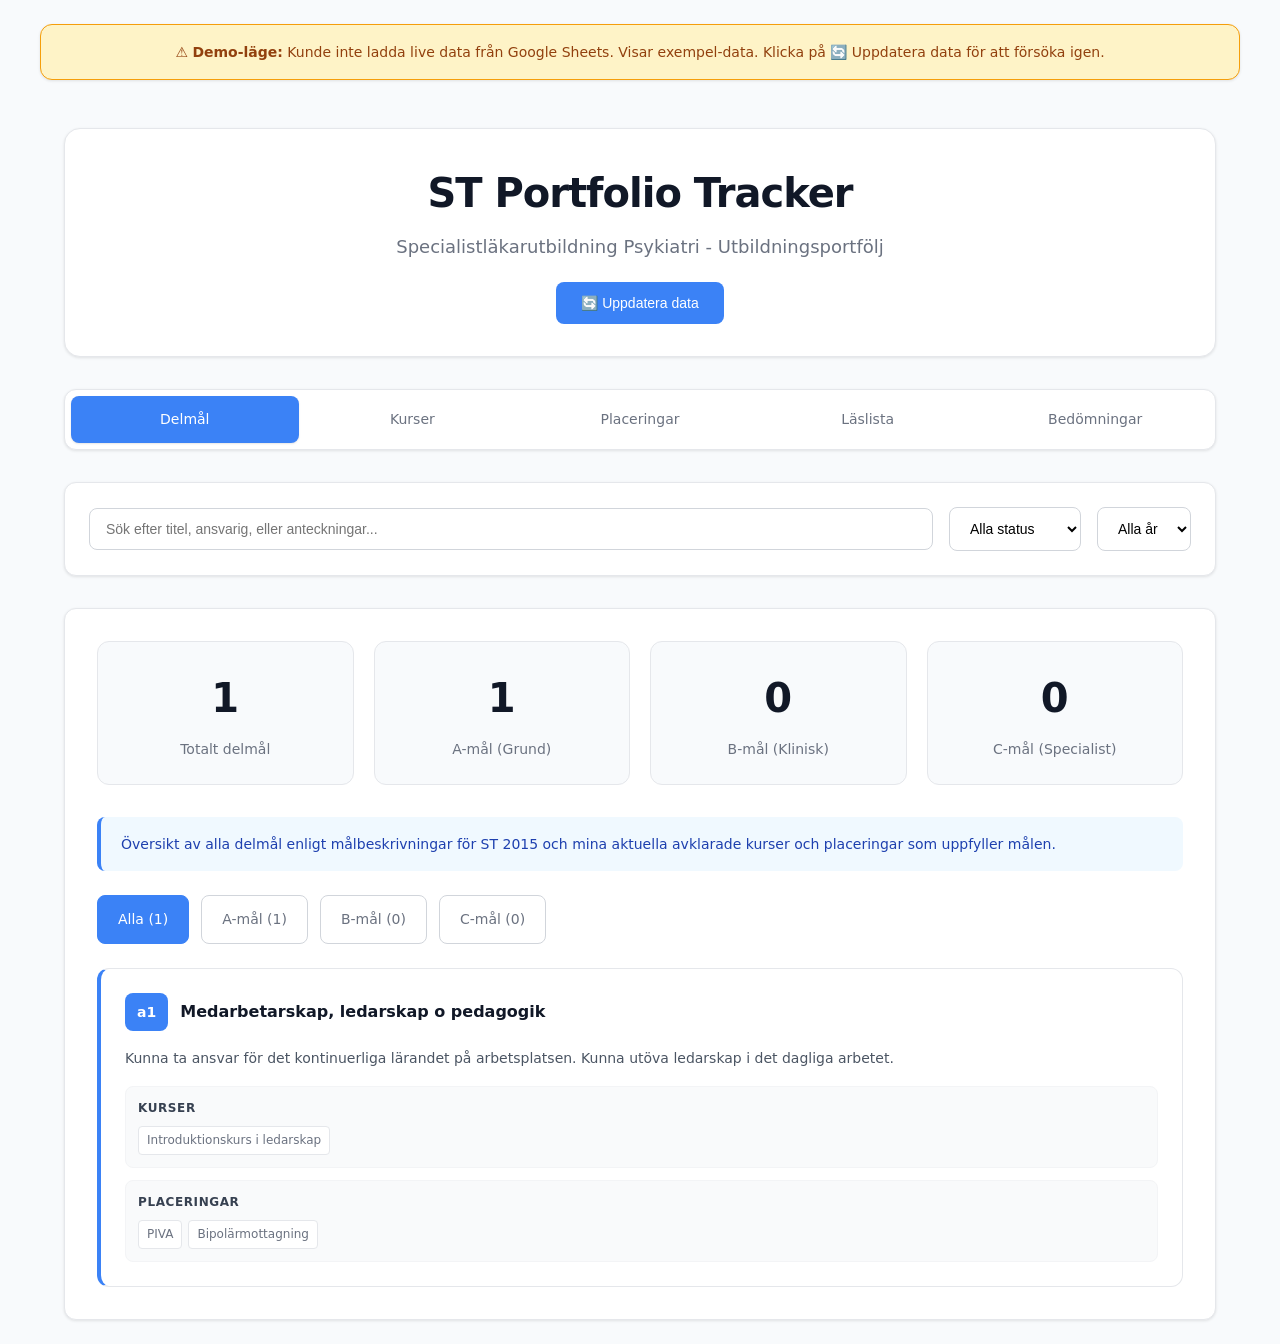
==== index.html @ d50641a1 "Update index.html" ====
<!DOCTYPE html>
<html lang="sv">
<head>
    <meta charset="UTF-8">
    <meta name="viewport" content="width=device-width, initial-scale=1.0">
    <title>ST Portfolio Tracker - Psykiatri</title>
    <style>
        * {
            margin: 0;
            padding: 0;
            box-sizing: border-box;
        }

        body {
            font-family: -apple-system, BlinkMacSystemFont, 'Segoe UI', system-ui, sans-serif;
            line-height: 1.6;
            color: #1f2937;
            background: #f8fafc;
            min-height: 100vh;
            margin: 0;
            padding: 0;
        }

        .container {
            max-width: 1200px;
            margin: 0 auto;
            padding: 24px;
        }

        .header {
            background: white;
            border-radius: 16px;
            padding: 32px;
            margin-bottom: 32px;
            box-shadow: 0 1px 3px rgba(0, 0, 0, 0.1);
            border: 1px solid #e5e7eb;
            text-align: center;
        }

        .header h1 {
            color: #111827;
            font-size: 2.5rem;
            margin-bottom: 8px;
            font-weight: 700;
            letter-spacing: -0.025em;
        }

        .header p {
            color: #6b7280;
            font-size: 1.125rem;
            margin: 0;
        }

        .nav-tabs {
            display: flex;
            background: white;
            border-radius: 12px;
            padding: 6px;
            margin-bottom: 32px;
            box-shadow: 0 1px 3px rgba(0, 0, 0, 0.1);
            border: 1px solid #e5e7eb;
        }

        .nav-tab {
            flex: 1;
            padding: 12px 24px;
            text-align: center;
            cursor: pointer;
            border-radius: 8px;
            transition: all 0.2s ease;
            font-weight: 500;
            color: #6b7280;
            font-size: 14px;
        }

        .nav-tab.active {
            background: #3b82f6;
            color: white;
            box-shadow: 0 1px 2px rgba(0, 0, 0, 0.1);
        }

        .nav-tab:hover:not(.active) {
            background: #f3f4f6;
            color: #374151;
        }

        .search-filter {
            background: white;
            border-radius: 12px;
            padding: 24px;
            margin-bottom: 32px;
            box-shadow: 0 1px 3px rgba(0, 0, 0, 0.1);
            border: 1px solid #e5e7eb;
        }

        .search-row {
            display: flex;
            gap: 16px;
            flex-wrap: wrap;
            align-items: center;
        }

        .search-input, .filter-select {
            padding: 12px 16px;
            border: 1px solid #d1d5db;
            border-radius: 8px;
            font-size: 14px;
            transition: all 0.2s ease;
            background: white;
        }

        .search-input {
            flex: 1;
            min-width: 250px;
        }

        .search-input:focus, .filter-select:focus {
            outline: none;
            border-color: #3b82f6;
            box-shadow: 0 0 0 3px rgba(59, 130, 246, 0.1);
        }

        .content-section {
            display: none;
            background: white;
            border-radius: 12px;
            padding: 32px;
            box-shadow: 0 1px 3px rgba(0, 0, 0, 0.1);
            border: 1px solid #e5e7eb;
        }

        .content-section.active {
            display: block;
            animation: fadeIn 0.3s ease-out;
        }

        @keyframes fadeIn {
            from { opacity: 0; transform: translateY(10px); }
            to { opacity: 1; transform: translateY(0); }
        }

        .data-table {
            width: 100%;
            border-collapse: collapse;
            margin-top: 24px;
            border-radius: 8px;
            overflow: hidden;
            border: 1px solid #e5e7eb;
        }

        .data-table th {
            background: #f9fafb;
            color: #374151;
            padding: 16px 12px;
            text-align: left;
            font-weight: 600;
            font-size: 13px;
            text-transform: uppercase;
            letter-spacing: 0.05em;
            border-bottom: 1px solid #e5e7eb;
        }

        .data-table td {
            padding: 16px 12px;
            border-bottom: 1px solid #f3f4f6;
            vertical-align: top;
            font-size: 14px;
        }

        .data-table tr:hover {
            background: #f9fafb;
        }

        .data-table tr:last-child td {
            border-bottom: none;
        }

        .type-badge {
            display: inline-block;
            padding: 4px 12px;
            border-radius: 16px;
            font-size: 11px;
            font-weight: 600;
            text-transform: uppercase;
            letter-spacing: 0.025em;
        }

        .type-sit-in {
            background: #dbeafe;
            color: #1e40af;
        }

        .type-cbd {
            background: #ede9fe;
            color: #7c3aed;
        }

        .type-360grader {
            background: #d1fae5;
            color: #065f46;
        }

        .type-bok {
            background: #fef2f2;
            color: #991b1b;
        }

        .type-artikel {
            background: #f0f9ff;
            color: #0c4a6e;
        }

        .type-podcast {
            background: #f0fdf4;
            color: #14532d;
        }

        .type-video {
            background: #fefce8;
            color: #854d0e;
        }

        .type-webinar {
            background: #f5f3ff;
            color: #5b21b6;
        }

        .link-button {
            display: inline-block;
            padding: 8px 16px;
            background: #3b82f6;
            color: white;
            text-decoration: none;
            border-radius: 6px;
            font-size: 12px;
            font-weight: 500;
            transition: all 0.2s ease;
        }

        .link-button:hover {
            background: #2563eb;
            transform: translateY(-1px);
        }

        .goals-list {
            display: flex;
            flex-wrap: wrap;
            gap: 6px;
        }

        .goal-tag {
            background: #f3f4f6;
            border: 1px solid #d1d5db;
            padding: 4px 8px;
            border-radius: 4px;
            font-size: 11px;
            color: #374151;
            font-weight: 500;
        }

        .goal-tag.goal-a {
            background: #dbeafe;
            border-color: #3b82f6;
            color: #1e40af;
        }

        .goal-tag.goal-b {
            background: #d1fae5;
            border-color: #10b981;
            color: #065f46;
        }

        .goal-tag.goal-c {
            background: #fef3c7;
            border-color: #f59e0b;
            color: #92400e;
        }

        .status-completed {
            background: #d1fae5;
            color: #065f46;
            border-color: #a7f3d0;
        }

        .status-planned {
            background: #fef3c7;
            color: #92400e;
            border-color: #fde68a;
        }

        .status-ongoing {
            background: #dbeafe;
            color: #1e40af;
            border-color: #bfdbfe;
        }

        .section-description {
            background: #f0f9ff;
            border-left: 4px solid #3b82f6;
            padding: 16px 20px;
            margin: 24px 0;
            border-radius: 8px;
            font-size: 14px;
            line-height: 1.6;
            color: #1e40af;
        }

        .summary-stats {
            display: grid;
            grid-template-columns: repeat(auto-fit, minmax(200px, 1fr));
            gap: 20px;
            margin-bottom: 32px;
        }

        .stat-card {
            background: #f8fafc;
            border: 1px solid #e5e7eb;
            padding: 24px;
            border-radius: 12px;
            text-align: center;
        }

        .stat-number {
            font-size: 2.5rem;
            font-weight: 700;
            margin-bottom: 8px;
            color: #111827;
        }

        .stat-label {
            font-size: 0.875rem;
            color: #6b7280;
            font-weight: 500;
        }

        .delmal-cards {
            display: grid;
            grid-template-columns: repeat(auto-fit, minmax(400px, 1fr));
            gap: 24px;
            margin-top: 24px;
        }

        .delmal-card {
            background: white;
            border-radius: 12px;
            padding: 24px;
            border: 1px solid #e5e7eb;
            border-left: 4px solid;
            transition: all 0.2s ease;
        }

        .delmal-card:hover {
            transform: translateY(-2px);
            box-shadow: 0 4px 6px rgba(0, 0, 0, 0.1);
        }

        .delmal-card.category-a {
            border-left-color: #3b82f6;
        }

        .delmal-card.category-b {
            border-left-color: #10b981;
        }

        .delmal-card.category-c {
            border-left-color: #f59e0b;
        }

        .delmal-header {
            display: flex;
            align-items: center;
            margin-bottom: 16px;
            gap: 12px;
        }

        .delmal-code {
            color: white;
            padding: 8px 12px;
            border-radius: 8px;
            font-weight: 600;
            font-size: 14px;
            min-width: 40px;
            text-align: center;
        }

        .delmal-code.category-a {
            background: #3b82f6;
        }

        .delmal-code.category-b {
            background: #10b981;
        }

        .delmal-code.category-c {
            background: #f59e0b;
        }

        .delmal-title {
            font-weight: 600;
            font-size: 16px;
            color: #111827;
            flex: 1;
        }

        .delmal-description {
            color: #4b5563;
            line-height: 1.6;
            margin-bottom: 16px;
            font-size: 14px;
        }

        .delmal-coverage {
            display: flex;
            flex-direction: column;
            gap: 12px;
        }

        .coverage-section {
            background: #f9fafb;
            padding: 12px;
            border-radius: 8px;
            border: 1px solid #f3f4f6;
        }

        .coverage-title {
            font-weight: 600;
            color: #374151;
            margin-bottom: 8px;
            font-size: 12px;
            text-transform: uppercase;
            letter-spacing: 0.05em;
        }

        .coverage-items {
            display: flex;
            flex-wrap: wrap;
            gap: 6px;
        }

        .coverage-item {
            background: white;
            border: 1px solid #e5e7eb;
            padding: 4px 8px;
            border-radius: 4px;
            font-size: 12px;
            color: #6b7280;
        }

        .category-filter {
            display: flex;
            gap: 12px;
            margin-bottom: 24px;
            flex-wrap: wrap;
        }

        .category-btn {
            padding: 12px 20px;
            border: 1px solid #d1d5db;
            background: white;
            border-radius: 8px;
            cursor: pointer;
            transition: all 0.2s ease;
            font-weight: 500;
            color: #6b7280;
            font-size: 14px;
        }

        .category-btn.active {
            border-color: #3b82f6;
            background: #3b82f6;
            color: white;
        }

        .category-btn:hover:not(.active) {
            border-color: #3b82f6;
            color: #3b82f6;
        }

        .no-results {
            text-align: center;
            padding: 48px;
            color: #6b7280;
            font-style: italic;
        }

        @media (max-width: 768px) {
            .container {
                padding: 16px;
            }
            
            .header {
                padding: 24px;
                margin-bottom: 24px;
            }
            
            .header h1 {
                font-size: 2rem;
            }
            
            .nav-tabs {
                flex-direction: column;
                gap: 4px;
                padding: 4px;
            }
            
            .nav-tab {
                padding: 12px 16px;
            }
            
            .search-row {
                flex-direction: column;
            }
            
            .search-input {
                min-width: 100%;
            }
            
            .content-section {
                padding: 20px;
            }
            
            .data-table {
                font-size: 12px;
            }
            
            .data-table th, .data-table td {
                padding: 12px 8px;
            }
            
            .summary-stats {
                grid-template-columns: 1fr;
                gap: 16px;
            }
            
            .delmal-cards {
                grid-template-columns: 1fr;
                gap: 16px;
            }
            
            .category-filter {
                justify-content: center;
            }
        }
    </style>
</head>
<body>
    <div class="container">
        <div class="header">
            <h1>ST Portfolio Tracker</h1>
            <p>Specialistläkarutbildning Psykiatri - Utbildningsportfölj</p>
        </div>

        <div class="nav-tabs">
            <div class="nav-tab active" onclick="showSection('delmal')">Delmål</div>
            <div class="nav-tab" onclick="showSection('kurser')">Kurser</div>
            <div class="nav-tab" onclick="showSection('placeringar')">Placeringar</div>
            <div class="nav-tab" onclick="showSection('laslista')">Läslista</div>
            <div class="nav-tab" onclick="showSection('portfolio')">Bedömningar</div>
        </div>

        <div class="search-filter">
            <div class="search-row">
                <input type="text" class="search-input" id="searchInput" placeholder="Sök efter titel, ansvarig, eller anteckningar...">
                <select class="filter-select" id="statusFilter">
                    <option value="">Alla status</option>
                    <option value="completed">Genomförda</option>
                    <option value="ongoing">Pågående</option>
                    <option value="planned">Planerade</option>
                </select>
                <select class="filter-select" id="yearFilter">
                    <option value="">Alla år</option>
                    <option value="2024">2024</option>
                    <option value="2025">2025</option>
                </select>
            </div>
        </div>

        <!-- Learning Objectives Section -->
        <div class="content-section active" id="delmal-section">
            <div class="summary-stats">
                <div class="stat-card">
                    <div class="stat-number" id="delmal-total">28</div>
                    <div class="stat-label">Totalt delmål</div>
                </div>
                <div class="stat-card">
                    <div class="stat-number" id="delmal-a">6</div>
                    <div class="stat-label">A-mål (Grund)</div>
                </div>
                <div class="stat-card">
                    <div class="stat-number" id="delmal-b">5</div>
                    <div class="stat-label">B-mål (Klinisk)</div>
                </div>
                <div class="stat-card">
                    <div class="stat-number" id="delmal-c">13</div>
                    <div class="stat-label">C-mål (Specialist)</div>
                </div>
            </div>

            <div class="section-description">
                Översikt av alla delmål enligt målbeskrivningar för ST 2015 och mina aktuella avklarade kurser och placeringar som uppfyller målen.
            </div>

            <div class="delmal-cards" id="delmal-cards">
                <!-- Data will be populated by JavaScript -->
            </div>
            <div class="no-results" id="delmal-no-results" style="display: none;">
                Inga delmål matchar dina sökkriterier.
            </div>
        </div>

        <!-- Courses Section -->
        <div class="content-section" id="kurser-section">
            <div class="summary-stats">
                <div class="stat-card">
                    <div class="stat-number" id="kurser-total">7</div>
                    <div class="stat-label">Totalt kurser</div>
                </div>
                <div class="stat-card">
                    <div class="stat-number" id="kurser-completed">5</div>
                    <div class="stat-label">Genomförda</div>
                </div>
                <div class="stat-card">
                    <div class="stat-number" id="kurser-planned">2</div>
                    <div class="stat-label">Planerade</div>
                </div>
            </div>

            <div class="section-description">
                Översikt av avklarade, pågående och planerade kurser och deras respektiva delmål med länk till relevanta kursintyg.
            </div>

            <table class="data-table" id="kurser-table">
                <thead>
                    <tr>
                        <th>Titel</th>
                        <th>Period</th>
                        <th>Ansvarig/Bedömare</th>
                        <th>Delmål</th>
                        <th>Länk</th>
                        <th>Anteckningar</th>
                    </tr>
                </thead>
                <tbody id="kurser-tbody">
                    <!-- Data will be populated by JavaScript -->
                </tbody>
            </table>
            <div class="no-results" id="kurser-no-results" style="display: none;">
                Inga kurser matchar dina sökkriterier.
            </div>
        </div>

        <!-- Placements Section -->
        <div class="content-section" id="placeringar-section">
            <div class="summary-stats">
                <div class="stat-card">
                    <div class="stat-number" id="placeringar-total">15</div>
                    <div class="stat-label">Totalt placeringar</div>
                </div>
                <div class="stat-card">
                    <div class="stat-number" id="placeringar-completed">6</div>
                    <div class="stat-label">Genomförda</div>
                </div>
                <div class="stat-card">
                    <div class="stat-number" id="placeringar-planned">9</div>
                    <div class="stat-label">Planerade</div>
                </div>
            </div>

            <div class="section-description">
                Avklarade, pågående och planerade placeringar med länk till respektiva tjänstgöringsintyg.
            </div>

            <table class="data-table" id="placeringar-table">
                <thead>
                    <tr>
                        <th>Titel</th>
                        <th>Period</th>
                        <th>Ansvarig/Bedömare</th>
                        <th>Delmål</th>
                        <th>Länk</th>
                        <th>Anteckningar</th>
                    </tr>
                </thead>
                <tbody id="placeringar-tbody">
                    <!-- Data will be populated by JavaScript -->
                </tbody>
            </table>
            <div class="no-results" id="placeringar-no-results" style="display: none;">
                Inga placeringar matchar dina sökkriterier.
            </div>
        </div>

        <!-- Reading List Section -->
        <div class="content-section" id="laslista-section">
            <div class="summary-stats">
                <div class="stat-card">
                    <div class="stat-number" id="laslista-total">0</div>
                    <div class="stat-label">Totalt läsning</div>
                </div>
                <div class="stat-card">
                    <div class="stat-number" id="laslista-completed">0</div>
                    <div class="stat-label">Genomförda</div>
                </div>
                <div class="stat-card">
                    <div class="stat-number" id="laslista-planned">0</div>
                    <div class="stat-label">Planerade</div>
                </div>
            </div>

            <div class="section-description">
                Källor till olika media för kontinuerlig utbildning och självstyrd inlärning.
            </div>

            <table class="data-table" id="laslista-table">
                <thead>
                    <tr>
                        <th>Typ</th>
                        <th>Titel</th>
                        <th>Författare/Källa</th>
                        <th>Datum</th>
                        <th>Delmål</th>
                        <th>Länk</th>
                        <th>Anteckningar</th>
                    </tr>
                </thead>
                <tbody id="laslista-tbody">
                    <!-- Data will be populated by JavaScript -->
                </tbody>
            </table>
            <div class="no-results" id="laslista-no-results" style="display: none;">
                Inga läslistor matchar dina sökkriterier.
            </div>
        </div>

        <!-- Portfolio Activities Section -->
        <div class="content-section" id="portfolio-section">
            <div class="summary-stats">
                <div class="stat-card">
                    <div class="stat-number" id="portfolio-total">12</div>
                    <div class="stat-label">Totalt bedömningar</div>
                </div>
                <div class="stat-card">
                    <div class="stat-number" id="portfolio-completed">9</div>
                    <div class="stat-label">Genomförda</div>
                </div>
                <div class="stat-card">
                    <div class="stat-number" id="portfolio-planned">3</div>
                    <div class="stat-label">Planerade</div>
                </div>
            </div>

            <div class="section-description">
                Dokumentation för kontinuerlig bedömning under utbildning.
            </div>

            <table class="data-table" id="portfolio-table">
                <thead>
                    <tr>
                        <th>Typ</th>
                        <th>Titel</th>
                        <th>Period</th>
                        <th>Ansvarig/Bedömare</th>
                        <th>Länk</th>
                        <th>Anteckningar</th>
                    </tr>
                </thead>
                <tbody id="portfolio-tbody">
                    <!-- Data will be populated by JavaScript -->
                </tbody>
            </table>
            <div class="no-results" id="portfolio-no-results" style="display: none;">
                Inga bedömningar matchar dina sökkriterier.
            </div>
        </div>
    </div>

    <script>
        // Configuration - Google Sheets CSV URLs
        const SHEET_URLS = {
            delmal: 'https://docs.google.com/spreadsheets/d/e/2PACX-1vTO7RdhNGB9AGvPYbdDieARG4DmV1i1Tu--Zwv_ZyL-YvipCAuhAZLJ3b9t-sWOE9OoBTl0sRQh66UH/pub?gid=0&single=true&output=csv',
            kurser: 'https://docs.google.com/spreadsheets/d/e/2PACX-1vTO7RdhNGB9AGvPYbdDieARG4DmV1i1Tu--Zwv_ZyL-YvipCAuhAZLJ3b9t-sWOE9OoBTl0sRQh66UH/pub?gid=326536759&single=true&output=csv',
            placeringar: 'https://docs.google.com/spreadsheets/d/e/2PACX-1vTO7RdhNGB9AGvPYbdDieARG4DmV1i1Tu--Zwv_ZyL-YvipCAuhAZLJ3b9t-sWOE9OoBTl0sRQh66UH/pub?gid=635332228&single=true&output=csv',
            laslista: 'https://docs.google.com/spreadsheets/d/e/2PACX-1vTO7RdhNGB9AGvPYbdDieARG4DmV1i1Tu--Zwv_ZyL-YvipCAuhAZLJ3b9t-sWOE9OoBTl0sRQh66UH/pub?gid=1415009810&single=true&output=csv',
            portfolio: 'https://docs.google.com/spreadsheets/d/e/2PACX-1vTO7RdhNGB9AGvPYbdDieARG4DmV1i1Tu--Zwv_ZyL-YvipCAuhAZLJ3b9t-sWOE9OoBTl0sRQh66UH/pub?gid=1653992571&single=true&output=csv'
        };

        // Data containers - will be populated from Google Sheets
        let portfolioData = [];
        let kurserData = [];
        let placeringarData = [];
        let laslistaData = [];
        let delmalData = [];

        let currentData = [];
        let currentSection = 'delmal';
        let currentCategory = 'all';
        let isLoading = false;

        // Utility function to parse CSV
        function parseCSV(csvText) {
            const lines = csvText.split('\n').filter(line => line.trim());
            if (lines.length < 2) return [];
            
            const headers = lines[0].split(',').map(h => h.replace(/"/g, '').trim());
            const data = [];
            
            for (let i = 1; i < lines.length; i++) {
                const values = [];
                let current = '';
                let inQuotes = false;
                
                for (let j = 0; j < lines[i].length; j++) {
                    const char = lines[i][j];
                    if (char === '"') {
                        inQuotes = !inQuotes;
                    } else if (char === ',' && !inQuotes) {
                        values.push(current.trim());
                        current = '';
                    } else {
                        current += char;
                    }
                }
                values.push(current.trim());
                
                if (values.length === headers.length) {
                    const row = {};
                    headers.forEach((header, index) => {
                        row[header.toLowerCase()] = values[index].replace(/"/g, '');
                    });
                    data.push(row);
                }
            }
            return data;
        }

        // Function to determine status based on data
        function determineStatus(period, anteckningar) {
            if (!period || period === '...' || period === '') {
                if (anteckningar && anteckningar.toLowerCase().includes('planerad')) {
                    return 'planned';
                }
                return 'planned';
            }
            
            if (anteckningar && anteckningar.toLowerCase().includes('planerad')) {
                return 'planned';
            }
            
            // Check if period is in the future
            const currentYear = new Date().getFullYear();
            if (period.includes('2025') && currentYear < 2025) {
                return 'planned';
            }
            
            if (period.includes(currentYear.toString()) && 
                (anteckningar && anteckningar.toLowerCase().includes('pågående'))) {
                return 'ongoing';
            }
            
            return 'completed';
        }

        // Function to parse delmål string into array
        function parseDelmål(delmalStr) {
            if (!delmalStr || delmalStr === '...' || delmalStr === '') return [];
            return delmalStr.split(',').map(d => d.trim()).filter(d => d);
        }

        // Fetch data from Google Sheets with fallback
        async function fetchSheetData(url) {
            try {
                const response = await fetch(url);
                if (!response.ok) throw new Error(`HTTP error! status: ${response.status}`);
                const csvText = await response.text();
                return parseCSV(csvText);
            } catch (error) {
                console.error('Error fetching sheet data:', error);
                return null; // Return null instead of empty array to distinguish from empty sheet
            }
        }

        // Fallback data in case Google Sheets can't be loaded
        const fallbackData = {
            portfolio: [
                {
                    typ: "sit-in",
                    titel: "sit-in konsult", 
                    period: "2024",
                    ansvarig: "Darja Danlova",
                    länk: "https://drive.google.com/file/d/1KFXDMYe9km4iavmUNI3WZwslTe3qAVkP/view?usp=sharing",
                    anteckningar: "sit-in med konsultläkare",
                    status: "completed"
                },
                {
                    typ: "360grader",
                    titel: "360 Kurator bipolärmottagning",
                    period: "2024", 
                    ansvarig: "Frida Nilsson",
                    länk: "https://drive.google.com/file/d/1_1JJGrGS9xvzFNYH9EfGLQ8YO3di_gYT/view?usp=sharing",
                    anteckningar: "Kurator på bipolärmottagning",
                    status: "completed"
                }
            ],
            kurser: [
                {
                    titel: "Introduktionskurs i ledarskap",
                    period: "240301-240531",
                    ansvarig: "Christina Christoffersen", 
                    delmål: ["a1"],
                    länk: "https://drive.google.com/file/d/15CWoRlY26mNmvUQzXPrEOpq8kvukNs-C/view?usp=sharing",
                    anteckningar: "FSL",
                    status: "completed"
                }
            ],
            placeringar: [
                {
                    titel: "PIVA",
                    period: "230901-231130 and 240301-240631",
                    ansvarig: "Said Ghabin",
                    delmål: ["a1", "a2", "a3", "a5", "a6", "b1", "b2", "b3", "c1", "c2", "c4", "c3", "c5", "c6", "c7", "c8", "c10", "c11"],
                    länk: "https://drive.google.com/file/d/1UOkMhXnjhHbKmCkGFGhuTo7xiUhTkGIl/view?usp=sharing",
                    anteckningar: "PIVA placering Malmö", 
                    status: "completed"
                }
            ],
            laslista: [
                {
                    typ: "Bok",
                    titel: "Kaplan & Sadock's Synopsis of Psychiatry",
                    författare: "Benjamin J. Sadock",
                    datum: "2024-03-15",
                    delmål: ["c1", "c2"],
                    länk: "",
                    anteckningar: "Grundläggande psykiatri",
                    status: "completed"
                },
                {
                    typ: "Podcast",
                    titel: "The Carlat Psychiatry Podcast",
                    författare: "Carlat Publishing",
                    datum: "2024-06-01",
                    delmål: ["c4"],
                    länk: "https://thecarlatreport.com/podcast/",
                    anteckningar: "Psykofarmakologi",
                    status: "ongoing"
                }
            ],
            delmal: [
                {
                    kod: "a1",
                    titel: "Medarbetarskap, ledarskap o pedagogik",
                    beskrivning: "Kunna ta ansvar för det kontinuerliga lärandet på arbetsplatsen. Kunna utöva ledarskap i det dagliga arbetet.",
                    kurser: ["Introduktionskurs i ledarskap"],
                    placeringar: ["PIVA", "Bipolärmottagning"],
                    kategori: "a"
                }
            ]
        };

        // Process portfolio data
        function processPortfolioData(rawData) {
            return rawData.map(row => ({
                typ: row.typ || '',
                titel: row.titel || '',
                period: row.tidsperiod || '',
                ansvarig: row['ansvarig/bedömare'] || '',
                länk: row.länk || '',
                anteckningar: row.anteckningar || '',
                status: determineStatus(row.tidsperiod, row.anteckningar)
            })).filter(item => item.titel);
        }

        // Process kurser data
        function processKurserData(rawData) {
            return rawData.map(row => ({
                titel: row.titel || '',
                period: row.tidsperiod || '',
                ansvarig: row['ansvarig/bedömare'] || '',
                delmål: parseDelmål(row.delmål),
                länk: row.länk || '',
                anteckningar: row.anteckningar || '',
                status: determineStatus(row.tidsperiod, row.anteckningar)
            })).filter(item => item.titel);
        }

        // Process placeringar data
        function processPlaceringarData(rawData) {
            return rawData.map(row => ({
                titel: row.titel || '',
                period: row.tidsperiod || '',
                ansvarig: row['ansvarig/bedömare'] || '',
                delmål: parseDelmål(row.delmål),
                länk: row.länk || '',
                anteckningar: row.anteckningar || '',
                status: determineStatus(row.tidsperiod, row.anteckningar)
            })).filter(item => item.titel);
        }

        // Process läslista data
        function processLaslistaData(rawData) {
            console.log('Raw Läslista data:', rawData);
            console.log('First row headers:', rawData.length > 0 ? Object.keys(rawData[0]) : 'No data');
            
            const processed = rawData.map(row => {
                console.log('Processing row:', row);
                return {
                    typ: row.typ || '',
                    titel: row.titel || '',
                    författare: row['författare/källa'] || row.författare || row.källa || '',
                    datum: row.datum || '',
                    delmål: parseDelmål(row.delmål),
                    länk: row.länk || '',
                    anteckningar: row.anteckningar || '',
                    status: determineStatus(row.datum, row.anteckningar)
                };
            }).filter(item => item.titel);
            
            console.log('Processed Läslista data:', processed);
            return processed;
        }

        // Process delmål data
        function processDelmalData(rawData) {
            return rawData.map(row => ({
                kod: row.delmål || '',
                titel: row.titel || '',
                beskrivning: row.beskrivningar || '',
                kurser: row.kursintyg ? row.kursintyg.split(',').map(k => k.trim()).filter(k => k && k !== '...') : [],
                placeringar: row.tjänstgöringsintyg ? row.tjänstgöringsintyg.split(',').map(p => p.trim()).filter(p => p && p !== '...') : [],
                kategori: (row.delmål || '').charAt(0).toLowerCase()
            })).filter(item => item.kod);
        }

        // Load all data with fallback support
        async function loadAllData() {
            isLoading = true;
            showLoadingState();
            
            try {
                console.log('Attempting to load data from Google Sheets...');
                
                const [delmalRaw, kurserRaw, placeringarRaw, laslistaRaw, portfolioRaw] = await Promise.all([
                    fetchSheetData(SHEET_URLS.delmal),
                    fetchSheetData(SHEET_URLS.kurser),
                    fetchSheetData(SHEET_URLS.placeringar),
                    fetchSheetData(SHEET_URLS.laslista),
                    fetchSheetData(SHEET_URLS.portfolio)
                ]);

                // Check if any data was successfully loaded
                const hasLiveData = delmalRaw || kurserRaw || placeringarRaw || laslistaRaw || portfolioRaw;
                
                if (hasLiveData) {
                    console.log('Successfully loaded some data from Google Sheets');
                    delmalData = delmalRaw ? processDelmalData(delmalRaw) : fallbackData.delmal;
                    kurserData = kurserRaw ? processKurserData(kurserRaw) : fallbackData.kurser;
                    placeringarData = placeringarRaw ? processPlaceringarData(placeringarRaw) : fallbackData.placeringar;
                    laslistaData = laslistaRaw ? processLaslistaData(laslistaRaw) : fallbackData.laslista;
                    portfolioData = portfolioRaw ? processPortfolioData(portfolioRaw) : fallbackData.portfolio;
                } else {
                    console.log('Failed to load from Google Sheets, using fallback data');
                    delmalData = fallbackData.delmal;
                    kurserData = fallbackData.kurser;
                    placeringarData = fallbackData.placeringar;
                    laslistaData = fallbackData.laslista;
                    portfolioData = fallbackData.portfolio;
                    
                    showFallbackNotice();
                }

                currentData = delmalData;
                hideLoadingState();
                renderData();
                
                console.log('Data loaded successfully:', {
                    delmal: delmalData.length,
                    kurser: kurserData.length,
                    placeringar: placeringarData.length,
                    laslista: laslistaData.length,
                    portfolio: portfolioData.length
                });
                
            } catch (error) {
                console.error('Error loading data:', error);
                
                // Use fallback data
                delmalData = fallbackData.delmal;
                kurserData = fallbackData.kurser;
                placeringarData = fallbackData.placeringar;
                laslistaData = fallbackData.laslista;
                portfolioData = fallbackData.portfolio;
                currentData = delmalData;
                
                hideLoadingState();
                showFallbackNotice();
                renderData();
            }
            
            isLoading = false;
        }

        // Loading and error states
        function showLoadingState() {
            document.body.insertAdjacentHTML('beforeend', `
                <div id="loading-overlay" style="
                    position: fixed; top: 0; left: 0; right: 0; bottom: 0;
                    background: rgba(255,255,255,0.9); z-index: 9999;
                    display: flex; align-items: center; justify-content: center;
                    font-size: 18px; color: #667eea;
                ">
                    <div style="text-align: center;">
                        <div style="border: 4px solid #f3f3f3; border-top: 4px solid #667eea; 
                                   border-radius: 50%; width: 40px; height: 40px; 
                                   animation: spin 1s linear infinite; margin: 0 auto 20px;"></div>
                        Laddar data från Google Sheets...
                    </div>
                </div>
                <style>
                @keyframes spin {
                    0% { transform: rotate(0deg); }
                    100% { transform: rotate(360deg); }
                }
                </style>
            `);
        }

        function hideLoadingState() {
            const overlay = document.getElementById('loading-overlay');
            if (overlay) overlay.remove();
        }

        function showErrorState() {
            hideLoadingState();
            document.body.insertAdjacentHTML('beforeend', `
                <div id="error-overlay" style="
                    position: fixed; top: 0; left: 0; right: 0; bottom: 0;
                    background: rgba(248, 250, 252, 0.95); z-index: 9999;
                    display: flex; align-items: center; justify-content: center;
                    font-size: 16px; color: #dc2626; text-align: center;
                    padding: 20px;
                ">
                    <div style="max-width: 500px; background: white; padding: 32px; border-radius: 12px; box-shadow: 0 4px 6px rgba(0, 0, 0, 0.1); border: 1px solid #e5e7eb;">
                        <h3 style="margin: 0 0 16px 0; color: #111827;">🔒 CORS-begränsning</h3>
                        <p style="margin: 0 0 16px 0; color: #4b5563;">Webbläsaren blockerar direkt åtkomst till Google Sheets på grund av säkerhetspolicyer.</p>
                        <p style="margin: 0 0 24px 0; font-size: 14px; color: #6b7280;">
                            <strong>Lösningar:</strong><br>
                            1. Ladda ner HTML-filen och öppna den lokalt<br>
                            2. Använd en webbserver (kan inte köras direkt från filutforskaren)<br>
                            3. Använd Google Apps Script för API-åtkomst
                        </p>
                        <div style="display: flex; gap: 12px; justify-content: center;">
                            <button onclick="loadFallbackData()" style="
                                background: #3b82f6; color: white; border: none;
                                padding: 12px 20px; border-radius: 8px;
                                cursor: pointer; font-weight: 500;
                            ">Använd demo-data</button>
                            <button onclick="location.reload()" style="
                                background: #6b7280; color: white; border: none;
                                padding: 12px 20px; border-radius: 8px;
                                cursor: pointer; font-weight: 500;
                            ">Försök igen</button>
                        </div>
                    </div>
                </div>
            `);
        }

        // Show notice when using fallback data
        function showFallbackNotice() {
            const notice = document.createElement('div');
            notice.style.cssText = `
                background: #fef3c7; border: 1px solid #f59e0b; color: #92400e;
                padding: 16px 20px; border-radius: 12px; margin: 24px auto;
                max-width: 1200px; text-align: center; font-size: 14px;
                box-shadow: 0 1px 3px rgba(0, 0, 0, 0.1);
            `;
            notice.innerHTML = `
                ⚠️ <strong>Demo-läge:</strong> Kunde inte ladda live data från Google Sheets. 
                Visar exempel-data. Klicka på 🔄 Uppdatera data för att försöka igen.
            `;
            document.body.insertBefore(notice, document.querySelector('.container'));
            
            // Auto-remove after 10 seconds
            setTimeout(() => notice.remove(), 10000);
        }

        // Add refresh button to header
        function addRefreshButton() {
            const header = document.querySelector('.header');
            header.insertAdjacentHTML('beforeend', `
                <button id="refresh-btn" onclick="refreshData()" style="
                    background: #3b82f6;
                    color: white; border: none; padding: 12px 24px;
                    border-radius: 8px; cursor: pointer; margin-top: 20px;
                    font-weight: 500; transition: all 0.2s ease;
                    font-size: 14px; border: 1px solid transparent;
                " onmouseover="this.style.background='#2563eb'" 
                   onmouseout="this.style.background='#3b82f6'">
                    🔄 Uppdatera data
                </button>
            `);
        }

        // Refresh data function
        async function refreshData() {
            if (isLoading) return;
            
            const btn = document.getElementById('refresh-btn');
            btn.innerHTML = '⏳ Uppdaterar...';
            btn.disabled = true;
            
            await loadAllData();
            
            btn.innerHTML = '🔄 Uppdatera data';
            btn.disabled = false;
        }

        // Function to manually load fallback data
        function loadFallbackData() {
            delmalData = fallbackData.delmal;
            kurserData = fallbackData.kurser;
            placeringarData = fallbackData.placeringar;
            laslistaData = fallbackData.laslista;
            portfolioData = fallbackData.portfolio;
            currentData = delmalData;
            
            const overlay = document.getElementById('error-overlay');
            if (overlay) overlay.remove();
            
            renderData();
            showFallbackNotice();
        }

        function showSection(section) {
            // Update active tab
            document.querySelectorAll('.nav-tab').forEach(tab => tab.classList.remove('active'));
            event.target.classList.add('active');

            // Hide all sections
            document.querySelectorAll('.content-section').forEach(sec => sec.classList.remove('active'));
            
            // Show selected section
            document.getElementById(section + '-section').classList.add('active');
            
            currentSection = section;
            currentCategory = 'all';
            
            switch(section) {
                case 'delmal':
                    currentData = delmalData;
                    break;
                case 'kurser':
                    currentData = kurserData;
                    break;
                case 'placeringar':
                    currentData = placeringarData;
                    break;
                case 'laslista':
                    currentData = laslistaData;
                    break;
                case 'portfolio':
                    currentData = portfolioData;
                    break;
            }
            
            if (currentData.length > 0) {
                renderData();
            }
        }

        function getStatusClass(status) {
            switch(status) {
                case 'completed': return 'status-completed';
                case 'ongoing': return 'status-ongoing';
                case 'planned': return 'status-planned';
                default: return '';
            }
        }

        function renderPortfolioRow(item) {
            const linkCell = item.länk ? 
                `<a href="${item.länk}" target="_blank" class="link-button">Visa dokument</a>` : 
                '<span style="color: #94a3b8;">Ingen länk</span>';
            
            return `
                <tr>
                    <td><span class="type-badge type-${item.typ}">${item.typ}</span></td>
                    <td><strong>${item.titel}</strong></td>
                    <td>${item.period}</td>
                    <td>${item.ansvarig}</td>
                    <td>${linkCell}</td>
                    <td>${item.anteckningar}</td>
                </tr>
            `;
        }

        function renderKurserRow(item) {
            const linkCell = item.länk ? 
                `<a href="${item.länk}" target="_blank" class="link-button">Visa certifikat</a>` : 
                '<span style="color: #94a3b8;">Ingen länk</span>';
            
            const goalsHtml = item.delmål.map(goal => {
                const category = goal.charAt(0).toLowerCase();
                return `<span class="goal-tag goal-${category}">${goal}</span>`;
            }).join('');

            return `
                <tr>
                    <td><strong>${item.titel}</strong></td>
                    <td>${item.period}</td>
                    <td>${item.ansvarig}</td>
                    <td><div class="goals-list">${goalsHtml}</div></td>
                    <td>${linkCell}</td>
                    <td>${item.anteckningar}</td>
                </tr>
            `;
        }

        function renderPlaceringarRow(item) {
            const linkCell = item.länk ? 
                `<a href="${item.länk}" target="_blank" class="link-button">Visa intyg</a>` : 
                '<span style="color: #94a3b8;">Ingen länk</span>';
            
            const goalsHtml = item.delmål.map(goal => {
                const category = goal.charAt(0).toLowerCase();
                return `<span class="goal-tag goal-${category}">${goal}</span>`;
            }).join('');

            return `
                <tr>
                    <td><strong>${item.titel}</strong></td>
                    <td>${item.period}</td>
                    <td>${item.ansvarig}</td>
                    <td><div class="goals-list">${goalsHtml}</div></td>
                    <td>${linkCell}</td>
                    <td>${item.anteckningar}</td>
                </tr>
            `;
        }

        function renderLaslistaRow(item) {
            const linkCell = item.länk ? 
                `<a href="${item.länk}" target="_blank" class="link-button">Visa länk</a>` : 
                '<span style="color: #94a3b8;">Ingen länk</span>';
            
            const goalsHtml = item.delmål.map(goal => {
                const category = goal.charAt(0).toLowerCase();
                return `<span class="goal-tag goal-${category}">${goal}</span>`;
            }).join('');

            const typeBadge = `<span class="type-badge type-${item.typ.toLowerCase().replace(/[åäö\s]/g, '')}">${item.typ}</span>`;

            return `
                <tr>
                    <td>${typeBadge}</td>
                    <td><strong>${item.titel}</strong></td>
                    <td>${item.författare}</td>
                    <td>${item.datum}</td>
                    <td><div class="goals-list">${goalsHtml}</div></td>
                    <td>${linkCell}</td>
                    <td>${item.anteckningar}</td>
                </tr>
            `;
        }

        function renderDelmalCard(item) {
            const kurserHtml = item.kurser.map(kurs => 
                `<span class="coverage-item">${kurs}</span>`
            ).join('');
            
            const placeringarHtml = item.placeringar.map(placering => 
                `<span class="coverage-item">${placering}</span>`
            ).join('');

            return `
                <div class="delmal-card category-${item.kategori}">
                    <div class="delmal-header">
                        <div class="delmal-code category-${item.kategori}">${item.kod}</div>
                        <div class="delmal-title">${item.titel}</div>
                    </div>
                    <div class="delmal-description">${item.beskrivning}</div>
                    <div class="delmal-coverage">
                        ${kurserHtml ? `
                            <div class="coverage-section">
                                <div class="coverage-title">Kurser</div>
                                <div class="coverage-items">${kurserHtml}</div>
                            </div>
                        ` : ''}
                        ${placeringarHtml ? `
                            <div class="coverage-section">
                                <div class="coverage-title">Placeringar</div>
                                <div class="coverage-items">${placeringarHtml}</div>
                            </div>
                        ` : ''}
                    </div>
                </div>
            `;
        }

        function filterByCategory(category) {
            currentCategory = category;
            document.querySelectorAll('.category-btn').forEach(btn => btn.classList.remove('active'));
            event.target.classList.add('active');
            renderData();
        }

        function renderData() {
            const searchTerm = document.getElementById('searchInput').value.toLowerCase();
            const statusFilter = document.getElementById('statusFilter').value;
            const yearFilter = document.getElementById('yearFilter').value;

            let filteredData = currentData.filter(item => {
                const matchesSearch = !searchTerm || 
                    item.titel.toLowerCase().includes(searchTerm) ||
                    (item.ansvarig && item.ansvarig.toLowerCase().includes(searchTerm)) ||
                    (item.anteckningar && item.anteckningar.toLowerCase().includes(searchTerm)) ||
                    (item.beskrivning && item.beskrivning.toLowerCase().includes(searchTerm));
                
                const matchesStatus = !statusFilter || item.status === statusFilter;
                const matchesYear = !yearFilter || (item.period && item.period.includes(yearFilter));
                const matchesCategory = currentSection !== 'delmal' || currentCategory === 'all' || item.kategori === currentCategory;
                
                return matchesSearch && matchesStatus && matchesYear && matchesCategory;
            });

            if (currentSection === 'delmal') {
                renderDelmalSection(filteredData);
            } else {
                renderTableSection(filteredData);
            }

            updateStats();
        }

        function renderDelmalSection(filteredData) {
            const cardsContainer = document.getElementById('delmal-cards');
            const noResults = document.getElementById('delmal-no-results');

            // Add category filter if not already present
            if (!document.querySelector('.category-filter')) {
                const filterHtml = `
                    <div class="category-filter">
                        <div class="category-btn active" onclick="filterByCategory('all')">Alla (${delmalData.length})</div>
                        <div class="category-btn" onclick="filterByCategory('a')">A-mål (${delmalData.filter(item => item.kategori === 'a').length})</div>
                        <div class="category-btn" onclick="filterByCategory('b')">B-mål (${delmalData.filter(item => item.kategori === 'b').length})</div>
                        <div class="category-btn" onclick="filterByCategory('c')">C-mål (${delmalData.filter(item => item.kategori === 'c').length})</div>
                    </div>
                `;
                cardsContainer.insertAdjacentHTML('beforebegin', filterHtml);
            }

            if (filteredData.length === 0) {
                cardsContainer.style.display = 'none';
                noResults.style.display = 'block';
            } else {
                cardsContainer.style.display = 'grid';
                noResults.style.display = 'none';
                
                let cardsHtml = '';
                filteredData.forEach(item => {
                    cardsHtml += renderDelmalCard(item);
                });
                cardsContainer.innerHTML = cardsHtml;
            }
        }

        function renderTableSection(filteredData) {
            const tbody = document.getElementById(currentSection + '-tbody');
            const noResults = document.getElementById(currentSection + '-no-results');
            const table = document.getElementById(currentSection + '-table');

            if (filteredData.length === 0) {
                table.style.display = 'none';
                noResults.style.display = 'block';
            } else {
                table.style.display = 'table';
                noResults.style.display = 'none';
                
                let rowsHtml = '';
                filteredData.forEach(item => {
                    switch(currentSection) {
                        case 'portfolio':
                            rowsHtml += renderPortfolioRow(item);
                            break;
                        case 'kurser':
                            rowsHtml += renderKurserRow(item);
                            break;
                        case 'placeringar':
                            rowsHtml += renderPlaceringarRow(item);
                            break;
                        case 'laslista':
                            rowsHtml += renderLaslistaRow(item);
                            break;
                    }
                });
                tbody.innerHTML = rowsHtml;
            }
        }

        function updateStats() {
            if (currentSection === 'delmal') {
                // Stats for delmål are static based on categories
                document.getElementById('delmal-total').textContent = delmalData.length;
                document.getElementById('delmal-a').textContent = delmalData.filter(item => item.kategori === 'a').length;
                document.getElementById('delmal-b').textContent = delmalData.filter(item => item.kategori === 'b').length;
                document.getElementById('delmal-c').textContent = delmalData.filter(item => item.kategori === 'c').length;
            } else {
                const completed = currentData.filter(item => item.status === 'completed').length;
                const planned = currentData.filter(item => item.status === 'planned').length;
                const ongoing = currentData.filter(item => item.status === 'ongoing').length;

                document.getElementById(currentSection + '-total').textContent = currentData.length;
                document.getElementById(currentSection + '-completed').textContent = completed;
                document.getElementById(currentSection + '-planned').textContent = planned + ongoing;
            }
        }

        // Event listeners
        document.getElementById('searchInput').addEventListener('input', renderData);
        document.getElementById('statusFilter').addEventListener('change', renderData);
        document.getElementById('yearFilter').addEventListener('change', renderData);

        // Initialize the application
        document.addEventListener('DOMContentLoaded', function() {
            addRefreshButton();
            loadAllData();
        });
    </script>
</body>
</html>
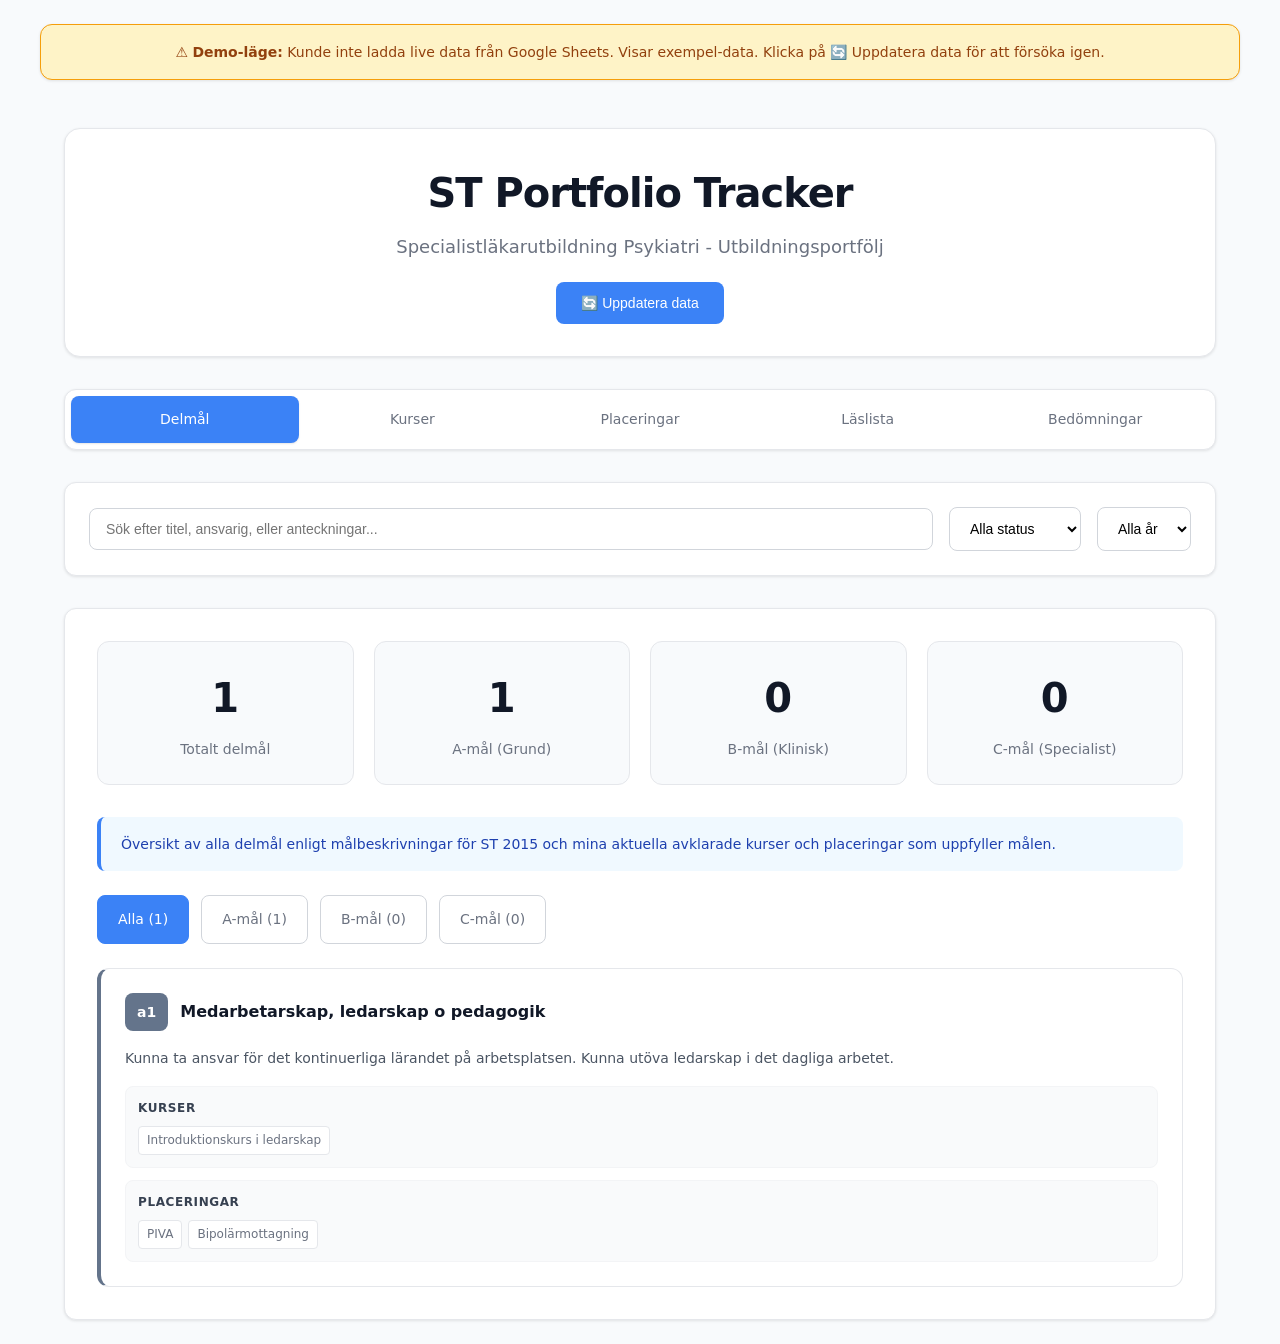
==== commit c85b8532: "Update index.html" ====
--- a/index.html
+++ b/index.html
@@ -259,21 +259,21 @@
         }
 
         .goal-tag.goal-a {
-            background: #dbeafe;
-            border-color: #3b82f6;
-            color: #1e40af;
+            background: #f1f5f9;
+            border-color: #64748b;
+            color: #334155;
         }
 
         .goal-tag.goal-b {
-            background: #d1fae5;
-            border-color: #10b981;
-            color: #065f46;
+            background: #f0fdfa;
+            border-color: #14b8a6;
+            color: #0f766e;
         }
 
         .goal-tag.goal-c {
-            background: #fef3c7;
-            border-color: #f59e0b;
-            color: #92400e;
+            background: #fef7ed;
+            border-color: #f97316;
+            color: #c2410c;
         }
 
         .status-completed {
@@ -355,15 +355,15 @@
         }
 
         .delmal-card.category-a {
-            border-left-color: #3b82f6;
+            border-left-color: #64748b;
         }
 
         .delmal-card.category-b {
-            border-left-color: #10b981;
+            border-left-color: #14b8a6;
         }
 
         .delmal-card.category-c {
-            border-left-color: #f59e0b;
+            border-left-color: #f97316;
         }
 
         .delmal-header {
@@ -384,15 +384,15 @@
         }
 
         .delmal-code.category-a {
-            background: #3b82f6;
+            background: #64748b;
         }
 
         .delmal-code.category-b {
-            background: #10b981;
+            background: #14b8a6;
         }
 
         .delmal-code.category-c {
-            background: #f59e0b;
+            background: #f97316;
         }
 
         .delmal-title {
@@ -519,17 +519,43 @@
                 padding: 20px;
             }
             
+            /* Mobile-optimized table */
             .data-table {
                 font-size: 12px;
+                display: block;
+                overflow-x: auto;
+                white-space: nowrap;
+                -webkit-overflow-scrolling: touch;
             }
             
             .data-table th, .data-table td {
-                padding: 12px 8px;
+                padding: 8px 6px;
+                min-width: 100px;
+            }
+            
+            .data-table th:first-child,
+            .data-table td:first-child {
+                position: sticky;
+                left: 0;
+                background: white;
+                z-index: 2;
+            }
+            
+            .data-table th:first-child {
+                background: #f9fafb;
             }
             
             .summary-stats {
-                grid-template-columns: 1fr;
-                gap: 16px;
+                grid-template-columns: repeat(2, 1fr);
+                gap: 12px;
+            }
+            
+            .stat-card {
+                padding: 16px;
+            }
+            
+            .stat-number {
+                font-size: 1.8rem;
             }
             
             .delmal-cards {
@@ -537,8 +563,188 @@
                 gap: 16px;
             }
             
+            .delmal-card {
+                padding: 16px;
+            }
+            
             .category-filter {
                 justify-content: center;
+                gap: 8px;
+            }
+            
+            .category-btn {
+                padding: 8px 12px;
+                font-size: 12px;
+            }
+            
+            .section-description {
+                padding: 12px 16px;
+                font-size: 13px;
+                margin: 16px 0;
+            }
+            
+            .goals-list {
+                gap: 4px;
+            }
+            
+            .goal-tag {
+                font-size: 10px;
+                padding: 3px 6px;
+            }
+            
+            .type-badge {
+                font-size: 10px;
+                padding: 3px 8px;
+            }
+            
+            .link-button {
+                font-size: 11px;
+                padding: 6px 12px;
+            }
+        }
+
+        /* iPad and larger tablets */
+        @media (min-width: 769px) and (max-width: 1024px) {
+            .container {
+                padding: 20px;
+            }
+            
+            .summary-stats {
+                grid-template-columns: repeat(2, 1fr);
+                gap: 16px;
+            }
+            
+            .delmal-cards {
+                grid-template-columns: 1fr;
+                gap: 20px;
+            }
+            
+            .nav-tab {
+                padding: 10px 16px;
+                font-size: 13px;
+            }
+            
+            .data-table {
+                font-size: 13px;
+            }
+            
+            .data-table th, .data-table td {
+                padding: 12px 10px;
+            }
+        }
+
+        /* Very small phones */
+        @media (max-width: 480px) {
+            .header h1 {
+                font-size: 1.8rem;
+            }
+            
+            .header p {
+                font-size: 1rem;
+            }
+            
+            .summary-stats {
+                grid-template-columns: 1fr;
+                gap: 12px;
+            }
+            
+            .stat-card {
+                padding: 12px;
+            }
+            
+            .stat-number {
+                font-size: 1.5rem;
+            }
+            
+            .nav-tab {
+                padding: 10px 12px;
+                font-size: 12px;
+            }
+            
+            .search-filter {
+                padding: 16px;
+            }
+            
+            .content-section {
+                padding: 16px;
+            }
+            
+            .data-table th, .data-table td {
+                padding: 6px 4px;
+                min-width: 80px;
+            }
+            
+            .delmal-card {
+                padding: 12px;
+            }
+            
+            .delmal-header {
+                flex-direction: column;
+                align-items: flex-start;
+                gap: 8px;
+            }
+            
+            .delmal-code {
+                align-self: flex-start;
+            }
+            
+            .section-description {
+                padding: 10px 12px;
+                font-size: 12px;
+            }
+        }
+
+        /* Landscape phone optimization */
+        @media (max-width: 896px) and (orientation: landscape) {
+            .summary-stats {
+                grid-template-columns: repeat(4, 1fr);
+                gap: 10px;
+            }
+            
+            .stat-card {
+                padding: 12px 8px;
+            }
+            
+            .stat-number {
+                font-size: 1.4rem;
+            }
+            
+            .stat-label {
+                font-size: 0.75rem;
+            }
+        }
+
+        /* Touch-friendly improvements */
+        @media (hover: none) and (pointer: coarse) {
+            .nav-tab {
+                min-height: 44px;
+                display: flex;
+                align-items: center;
+                justify-content: center;
+            }
+            
+            .link-button {
+                min-height: 44px;
+                display: inline-flex;
+                align-items: center;
+                justify-content: center;
+                padding: 8px 16px;
+            }
+            
+            .category-btn {
+                min-height: 44px;
+                display: flex;
+                align-items: center;
+                justify-content: center;
+            }
+            
+            #refresh-btn {
+                min-height: 44px;
+                padding: 12px 24px;
+            }
+            
+            .search-input, .filter-select {
+                min-height: 44px;
             }
         }
     </style>
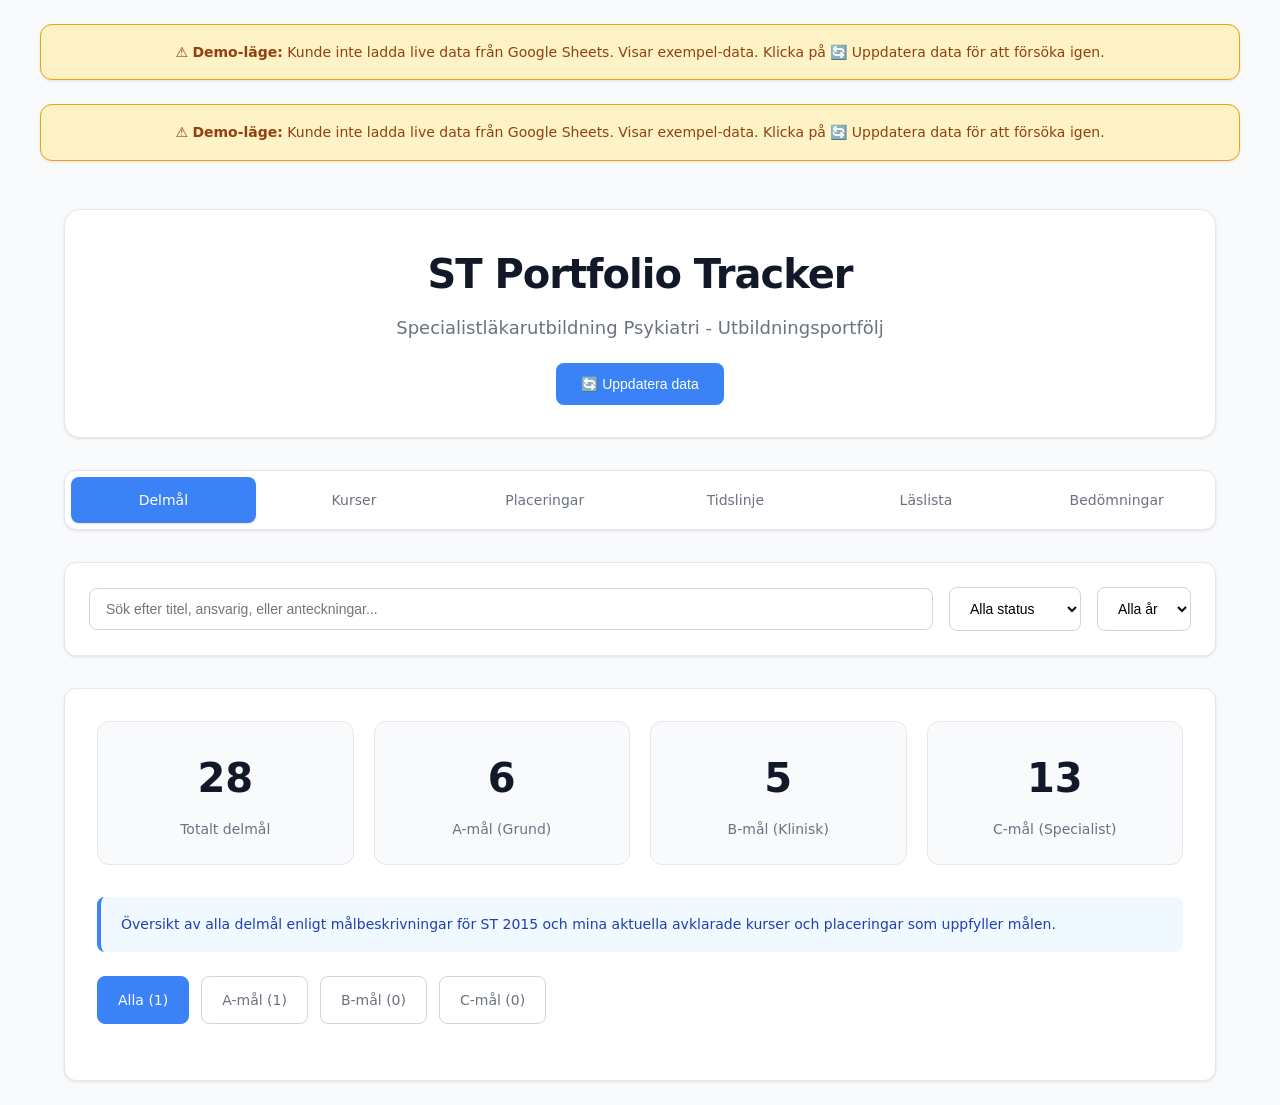
==== commit c6327709: "Update index.html" ====
--- a/index.html
+++ b/index.html
@@ -5,748 +5,201 @@
     <meta name="viewport" content="width=device-width, initial-scale=1.0">
     <title>ST Portfolio Tracker - Psykiatri</title>
     <style>
-        * {
-            margin: 0;
-            padding: 0;
-            box-sizing: border-box;
-        }
-
+        * { margin: 0; padding: 0; box-sizing: border-box; }
         body {
             font-family: -apple-system, BlinkMacSystemFont, 'Segoe UI', system-ui, sans-serif;
-            line-height: 1.6;
-            color: #1f2937;
-            background: #f8fafc;
-            min-height: 100vh;
-            margin: 0;
-            padding: 0;
-        }
-
-        .container {
-            max-width: 1200px;
-            margin: 0 auto;
-            padding: 24px;
-        }
-
+            line-height: 1.6; color: #1f2937; background: #f8fafc; min-height: 100vh;
+        }
+        .container { max-width: 1200px; margin: 0 auto; padding: 24px; }
         .header {
-            background: white;
-            border-radius: 16px;
-            padding: 32px;
-            margin-bottom: 32px;
-            box-shadow: 0 1px 3px rgba(0, 0, 0, 0.1);
-            border: 1px solid #e5e7eb;
-            text-align: center;
-        }
-
-        .header h1 {
-            color: #111827;
-            font-size: 2.5rem;
-            margin-bottom: 8px;
-            font-weight: 700;
-            letter-spacing: -0.025em;
-        }
-
-        .header p {
-            color: #6b7280;
-            font-size: 1.125rem;
-            margin: 0;
-        }
+            background: white; border-radius: 16px; padding: 32px; margin-bottom: 32px;
+            box-shadow: 0 1px 3px rgba(0,0,0,0.1); border: 1px solid #e5e7eb; text-align: center;
+        }
+        .header h1 { color: #111827; font-size: 2.5rem; margin-bottom: 8px; font-weight: 700; letter-spacing: -0.025em; }
+        .header p { color: #6b7280; font-size: 1.125rem; margin: 0; }
 
         .nav-tabs {
-            display: flex;
-            background: white;
-            border-radius: 12px;
-            padding: 6px;
-            margin-bottom: 32px;
-            box-shadow: 0 1px 3px rgba(0, 0, 0, 0.1);
-            border: 1px solid #e5e7eb;
-        }
-
+            display: flex; background: white; border-radius: 12px; padding: 6px; margin-bottom: 32px;
+            box-shadow: 0 1px 3px rgba(0,0,0,0.1); border: 1px solid #e5e7eb; gap: 6px;
+        }
         .nav-tab {
-            flex: 1;
-            padding: 12px 24px;
-            text-align: center;
-            cursor: pointer;
-            border-radius: 8px;
-            transition: all 0.2s ease;
-            font-weight: 500;
-            color: #6b7280;
-            font-size: 14px;
-        }
-
-        .nav-tab.active {
-            background: #3b82f6;
-            color: white;
-            box-shadow: 0 1px 2px rgba(0, 0, 0, 0.1);
-        }
-
-        .nav-tab:hover:not(.active) {
-            background: #f3f4f6;
-            color: #374151;
-        }
+            flex: 1; padding: 12px 24px; text-align: center; cursor: pointer; border-radius: 8px;
+            transition: all 0.2s ease; font-weight: 500; color: #6b7280; font-size: 14px;
+        }
+        .nav-tab.active { background: #3b82f6; color: white; box-shadow: 0 1px 2px rgba(0,0,0,0.1); }
+        .nav-tab:hover:not(.active) { background: #f3f4f6; color: #374151; }
 
         .search-filter {
-            background: white;
-            border-radius: 12px;
-            padding: 24px;
-            margin-bottom: 32px;
-            box-shadow: 0 1px 3px rgba(0, 0, 0, 0.1);
-            border: 1px solid #e5e7eb;
-        }
-
-        .search-row {
-            display: flex;
-            gap: 16px;
-            flex-wrap: wrap;
-            align-items: center;
-        }
-
+            background: white; border-radius: 12px; padding: 24px; margin-bottom: 32px;
+            box-shadow: 0 1px 3px rgba(0,0,0,0.1); border: 1px solid #e5e7eb;
+        }
+        .search-row { display: flex; gap: 16px; flex-wrap: wrap; align-items: center; }
         .search-input, .filter-select {
-            padding: 12px 16px;
-            border: 1px solid #d1d5db;
-            border-radius: 8px;
-            font-size: 14px;
-            transition: all 0.2s ease;
-            background: white;
-        }
-
-        .search-input {
-            flex: 1;
-            min-width: 250px;
-        }
-
-        .search-input:focus, .filter-select:focus {
-            outline: none;
-            border-color: #3b82f6;
-            box-shadow: 0 0 0 3px rgba(59, 130, 246, 0.1);
-        }
+            padding: 12px 16px; border: 1px solid #d1d5db; border-radius: 8px; font-size: 14px; transition: all 0.2s ease; background: white;
+        }
+        .search-input { flex: 1; min-width: 250px; }
+        .search-input:focus, .filter-select:focus { outline: none; border-color: #3b82f6; box-shadow: 0 0 0 3px rgba(59,130,246,0.1); }
 
         .content-section {
-            display: none;
-            background: white;
-            border-radius: 12px;
-            padding: 32px;
-            box-shadow: 0 1px 3px rgba(0, 0, 0, 0.1);
-            border: 1px solid #e5e7eb;
-        }
-
-        .content-section.active {
-            display: block;
-            animation: fadeIn 0.3s ease-out;
-        }
-
-        @keyframes fadeIn {
-            from { opacity: 0; transform: translateY(10px); }
-            to { opacity: 1; transform: translateY(0); }
-        }
-
-        .data-table {
-            width: 100%;
-            border-collapse: collapse;
-            margin-top: 24px;
-            border-radius: 8px;
-            overflow: hidden;
-            border: 1px solid #e5e7eb;
-        }
-
+            display: none; background: white; border-radius: 12px; padding: 32px;
+            box-shadow: 0 1px 3px rgba(0,0,0,0.1); border: 1px solid #e5e7eb;
+        }
+        .content-section.active { display: block; animation: fadeIn 0.3s ease-out; }
+        @keyframes fadeIn { from {opacity:0; transform: translateY(10px);} to {opacity:1; transform: translateY(0);} }
+
+        .data-table { width: 100%; border-collapse: collapse; margin-top: 24px; border-radius: 8px; overflow: hidden; border: 1px solid #e5e7eb; }
         .data-table th {
-            background: #f9fafb;
-            color: #374151;
-            padding: 16px 12px;
-            text-align: left;
-            font-weight: 600;
-            font-size: 13px;
-            text-transform: uppercase;
-            letter-spacing: 0.05em;
-            border-bottom: 1px solid #e5e7eb;
-        }
-
-        .data-table td {
-            padding: 16px 12px;
-            border-bottom: 1px solid #f3f4f6;
-            vertical-align: top;
-            font-size: 14px;
-        }
-
-        .data-table tr:hover {
-            background: #f9fafb;
-        }
-
-        .data-table tr:last-child td {
-            border-bottom: none;
-        }
-
-        .type-badge {
-            display: inline-block;
-            padding: 4px 12px;
-            border-radius: 16px;
-            font-size: 11px;
-            font-weight: 600;
-            text-transform: uppercase;
-            letter-spacing: 0.025em;
-        }
-
-        .type-sit-in {
-            background: #dbeafe;
-            color: #1e40af;
-        }
-
-        .type-cbd {
-            background: #ede9fe;
-            color: #7c3aed;
-        }
-
-        .type-360grader {
-            background: #d1fae5;
-            color: #065f46;
-        }
-
-        .type-bok {
-            background: #fef2f2;
-            color: #991b1b;
-        }
-
-        .type-artikel {
-            background: #f0f9ff;
-            color: #0c4a6e;
-        }
-
-        .type-podcast {
-            background: #f0fdf4;
-            color: #14532d;
-        }
-
-        .type-video {
-            background: #fefce8;
-            color: #854d0e;
-        }
-
-        .type-webinar {
-            background: #f5f3ff;
-            color: #5b21b6;
-        }
-
-        .link-button {
-            display: inline-block;
-            padding: 8px 16px;
-            background: #3b82f6;
-            color: white;
-            text-decoration: none;
-            border-radius: 6px;
-            font-size: 12px;
-            font-weight: 500;
-            transition: all 0.2s ease;
-        }
-
-        .link-button:hover {
-            background: #2563eb;
-            transform: translateY(-1px);
-        }
-
-        .goals-list {
-            display: flex;
-            flex-wrap: wrap;
-            gap: 6px;
-        }
-
-        .goal-tag {
-            background: #f3f4f6;
-            border: 1px solid #d1d5db;
-            padding: 4px 8px;
-            border-radius: 4px;
-            font-size: 11px;
-            color: #374151;
-            font-weight: 500;
-        }
-
-        .goal-tag.goal-a {
-            background: #f1f5f9;
-            border-color: #64748b;
-            color: #334155;
-        }
-
-        .goal-tag.goal-b {
-            background: #f0fdfa;
-            border-color: #14b8a6;
-            color: #0f766e;
-        }
-
-        .goal-tag.goal-c {
-            background: #fef7ed;
-            border-color: #f97316;
-            color: #c2410c;
-        }
-
-        .status-completed {
-            background: #d1fae5;
-            color: #065f46;
-            border-color: #a7f3d0;
-        }
-
-        .status-planned {
-            background: #fef3c7;
-            color: #92400e;
-            border-color: #fde68a;
-        }
-
-        .status-ongoing {
-            background: #dbeafe;
-            color: #1e40af;
-            border-color: #bfdbfe;
-        }
+            background: #f9fafb; color: #374151; padding: 16px 12px; text-align: left; font-weight: 600; font-size: 13px;
+            text-transform: uppercase; letter-spacing: 0.05em; border-bottom: 1px solid #e5e7eb;
+        }
+        .data-table td { padding: 16px 12px; border-bottom: 1px solid #f3f4f6; vertical-align: top; font-size: 14px; }
+        .data-table tr:hover { background: #f9fafb; }
+        .data-table tr:last-child td { border-bottom: none; }
+
+        .type-badge { display:inline-block; padding:4px 12px; border-radius:16px; font-size:11px; font-weight:600; text-transform:uppercase; letter-spacing:.025em; }
+        .type-sit-in { background:#dbeafe; color:#1e40af; }
+        .type-cbd { background:#ede9fe; color:#7c3aed; }
+        .type-360grader { background:#d1fae5; color:#065f46; }
+        .type-bok { background:#fef2f2; color:#991b1b; }
+        .type-artikel { background:#f0f9ff; color:#0c4a6e; }
+        .type-podcast { background:#f0fdf4; color:#14532d; }
+        .type-video { background:#fefce8; color:#854d0e; }
+        .type-webinar { background:#f5f3ff; color:#5b21b6; }
+
+        .link-button { display:inline-block; padding:8px 16px; background:#3b82f6; color:white; text-decoration:none; border-radius:6px; font-size:12px; font-weight:500; transition:all .2s ease; }
+        .link-button:hover { background:#2563eb; transform: translateY(-1px); }
+
+        .goals-list { display:flex; flex-wrap:wrap; gap:6px; }
+        .goal-tag { background:#f3f4f6; border:1px solid #d1d5db; padding:4px 8px; border-radius:4px; font-size:11px; color:#374151; font-weight:500; }
+        .goal-tag.goal-a { background:#f1f5f9; border-color:#64748b; color:#334155; }
+        .goal-tag.goal-b { background:#f0fdfa; border-color:#14b8a6; color:#0f766e; }
+        .goal-tag.goal-c { background:#fef7ed; border-color:#f97316; color:#c2410c; }
+
+        .status-completed { background:#d1fae5; color:#065f46; border-color:#a7f3d0; }
+        .status-planned   { background:#fef3c7; color:#92400e; border-color:#fde68a; }
+        .status-ongoing   { background:#dbeafe; color:#1e40af; border-color:#bfdbfe; }
 
         .section-description {
-            background: #f0f9ff;
-            border-left: 4px solid #3b82f6;
-            padding: 16px 20px;
-            margin: 24px 0;
-            border-radius: 8px;
-            font-size: 14px;
-            line-height: 1.6;
-            color: #1e40af;
-        }
-
-        .summary-stats {
-            display: grid;
-            grid-template-columns: repeat(auto-fit, minmax(200px, 1fr));
-            gap: 20px;
-            margin-bottom: 32px;
-        }
-
-        .stat-card {
-            background: #f8fafc;
-            border: 1px solid #e5e7eb;
-            padding: 24px;
-            border-radius: 12px;
-            text-align: center;
-        }
-
-        .stat-number {
-            font-size: 2.5rem;
-            font-weight: 700;
-            margin-bottom: 8px;
-            color: #111827;
-        }
-
-        .stat-label {
-            font-size: 0.875rem;
-            color: #6b7280;
-            font-weight: 500;
-        }
-
-        .delmal-cards {
-            display: grid;
-            grid-template-columns: repeat(auto-fit, minmax(400px, 1fr));
-            gap: 24px;
-            margin-top: 24px;
-        }
-
-        .delmal-card {
-            background: white;
-            border-radius: 12px;
-            padding: 24px;
-            border: 1px solid #e5e7eb;
-            border-left: 4px solid;
-            transition: all 0.2s ease;
-        }
-
-        .delmal-card:hover {
-            transform: translateY(-2px);
-            box-shadow: 0 4px 6px rgba(0, 0, 0, 0.1);
-        }
-
-        .delmal-card.category-a {
-            border-left-color: #64748b;
-        }
-
-        .delmal-card.category-b {
-            border-left-color: #14b8a6;
-        }
-
-        .delmal-card.category-c {
-            border-left-color: #f97316;
-        }
-
-        .delmal-header {
-            display: flex;
-            align-items: center;
-            margin-bottom: 16px;
-            gap: 12px;
-        }
-
-        .delmal-code {
-            color: white;
-            padding: 8px 12px;
-            border-radius: 8px;
-            font-weight: 600;
-            font-size: 14px;
-            min-width: 40px;
-            text-align: center;
-        }
-
-        .delmal-code.category-a {
-            background: #64748b;
-        }
-
-        .delmal-code.category-b {
-            background: #14b8a6;
-        }
-
-        .delmal-code.category-c {
-            background: #f97316;
-        }
-
-        .delmal-title {
-            font-weight: 600;
-            font-size: 16px;
-            color: #111827;
-            flex: 1;
-        }
-
-        .delmal-description {
-            color: #4b5563;
-            line-height: 1.6;
-            margin-bottom: 16px;
-            font-size: 14px;
-        }
-
-        .delmal-coverage {
-            display: flex;
-            flex-direction: column;
-            gap: 12px;
-        }
-
-        .coverage-section {
-            background: #f9fafb;
-            padding: 12px;
-            border-radius: 8px;
-            border: 1px solid #f3f4f6;
-        }
-
-        .coverage-title {
-            font-weight: 600;
-            color: #374151;
-            margin-bottom: 8px;
-            font-size: 12px;
-            text-transform: uppercase;
-            letter-spacing: 0.05em;
-        }
-
-        .coverage-items {
-            display: flex;
-            flex-wrap: wrap;
-            gap: 6px;
-        }
-
-        .coverage-item {
-            background: white;
-            border: 1px solid #e5e7eb;
-            padding: 4px 8px;
-            border-radius: 4px;
-            font-size: 12px;
-            color: #6b7280;
-        }
-
-        .category-filter {
-            display: flex;
-            gap: 12px;
-            margin-bottom: 24px;
-            flex-wrap: wrap;
-        }
-
-        .category-btn {
-            padding: 12px 20px;
-            border: 1px solid #d1d5db;
-            background: white;
-            border-radius: 8px;
-            cursor: pointer;
-            transition: all 0.2s ease;
-            font-weight: 500;
-            color: #6b7280;
-            font-size: 14px;
-        }
-
-        .category-btn.active {
-            border-color: #3b82f6;
-            background: #3b82f6;
-            color: white;
-        }
-
-        .category-btn:hover:not(.active) {
-            border-color: #3b82f6;
-            color: #3b82f6;
-        }
-
-        .no-results {
-            text-align: center;
-            padding: 48px;
-            color: #6b7280;
-            font-style: italic;
-        }
-
+            background:#f0f9ff; border-left:4px solid #3b82f6; padding:16px 20px; margin:24px 0; border-radius:8px;
+            font-size:14px; line-height:1.6; color:#1e40af;
+        }
+
+        .summary-stats { display:grid; grid-template-columns: repeat(auto-fit, minmax(200px, 1fr)); gap:20px; margin-bottom:32px; }
+        .stat-card { background:#f8fafc; border:1px solid #e5e7eb; padding:24px; border-radius:12px; text-align:center; }
+        .stat-number { font-size:2.5rem; font-weight:700; margin-bottom:8px; color:#111827; }
+        .stat-label { font-size:.875rem; color:#6b7280; font-weight:500; }
+
+        .delmal-cards { display:grid; grid-template-columns: repeat(auto-fit, minmax(400px, 1fr)); gap:24px; margin-top:24px; }
+        .delmal-card { background:white; border-radius:12px; padding:24px; border:1px solid #e5e7eb; border-left:4px solid; transition: all .2s ease; }
+        .delmal-card:hover { transform: translateY(-2px); box-shadow: 0 4px 6px rgba(0,0,0,0.1); }
+        .delmal-card.category-a { border-left-color:#64748b; }
+        .delmal-card.category-b { border-left-color:#14b8a6; }
+        .delmal-card.category-c { border-left-color:#f97316; }
+        .delmal-header { display:flex; align-items:center; margin-bottom:16px; gap:12px; }
+        .delmal-code { color:white; padding:8px 12px; border-radius:8px; font-weight:600; font-size:14px; min-width:40px; text-align:center; }
+        .delmal-code.category-a { background:#64748b; } .delmal-code.category-b { background:#14b8a6; } .delmal-code.category-c { background:#f97316; }
+        .delmal-title { font-weight:600; font-size:16px; color:#111827; flex:1; }
+        .delmal-description { color:#4b5563; line-height:1.6; margin-bottom:16px; font-size:14px; }
+        .delmal-coverage { display:flex; flex-direction:column; gap:12px; }
+        .coverage-section { background:#f9fafb; padding:12px; border-radius:8px; border:1px solid #f3f4f6; }
+        .coverage-title { font-weight:600; color:#374151; margin-bottom:8px; font-size:12px; text-transform:uppercase; letter-spacing:.05em; }
+        .coverage-items { display:flex; flex-wrap:wrap; gap:6px; }
+        .coverage-item { background:white; border:1px solid #e5e7eb; padding:4px 8px; border-radius:4px; font-size:12px; color:#6b7280; }
+
+        .category-filter { display:flex; gap:12px; margin-bottom:24px; flex-wrap:wrap; }
+        .category-btn { padding:12px 20px; border:1px solid #d1d5db; background:white; border-radius:8px; cursor:pointer; transition:all .2s ease; font-weight:500; color:#6b7280; font-size:14px; }
+        .category-btn.active { border-color:#3b82f6; background:#3b82f6; color:white; }
+        .category-btn:hover:not(.active) { border-color:#3b82f6; color:#3b82f6; }
+
+        .no-results { text-align:center; padding:48px; color:#6b7280; font-style:italic; }
+
+        /* Responsive (unchanged from yours) */
         @media (max-width: 768px) {
-            .container {
-                padding: 16px;
-            }
-            
-            .header {
-                padding: 24px;
-                margin-bottom: 24px;
-            }
-            
-            .header h1 {
-                font-size: 2rem;
-            }
-            
-            .nav-tabs {
-                flex-direction: column;
-                gap: 4px;
-                padding: 4px;
-            }
-            
-            .nav-tab {
-                padding: 12px 16px;
-            }
-            
-            .search-row {
-                flex-direction: column;
-            }
-            
-            .search-input {
-                min-width: 100%;
-            }
-            
-            .content-section {
-                padding: 20px;
-            }
-            
-            /* Mobile-optimized table */
-            .data-table {
-                font-size: 12px;
-                display: block;
-                overflow-x: auto;
-                white-space: nowrap;
-                -webkit-overflow-scrolling: touch;
-            }
-            
-            .data-table th, .data-table td {
-                padding: 8px 6px;
-                min-width: 100px;
-            }
-            
-            .data-table th:first-child,
-            .data-table td:first-child {
-                position: sticky;
-                left: 0;
-                background: white;
-                z-index: 2;
-            }
-            
-            .data-table th:first-child {
-                background: #f9fafb;
-            }
-            
-            .summary-stats {
-                grid-template-columns: repeat(2, 1fr);
-                gap: 12px;
-            }
-            
-            .stat-card {
-                padding: 16px;
-            }
-            
-            .stat-number {
-                font-size: 1.8rem;
-            }
-            
-            .delmal-cards {
-                grid-template-columns: 1fr;
-                gap: 16px;
-            }
-            
-            .delmal-card {
-                padding: 16px;
-            }
-            
-            .category-filter {
-                justify-content: center;
-                gap: 8px;
-            }
-            
-            .category-btn {
-                padding: 8px 12px;
-                font-size: 12px;
-            }
-            
-            .section-description {
-                padding: 12px 16px;
-                font-size: 13px;
-                margin: 16px 0;
-            }
-            
-            .goals-list {
-                gap: 4px;
-            }
-            
-            .goal-tag {
-                font-size: 10px;
-                padding: 3px 6px;
-            }
-            
-            .type-badge {
-                font-size: 10px;
-                padding: 3px 8px;
-            }
-            
-            .link-button {
-                font-size: 11px;
-                padding: 6px 12px;
-            }
-        }
-
-        /* iPad and larger tablets */
+            .container { padding: 16px; }
+            .header { padding: 24px; margin-bottom: 24px; }
+            .header h1 { font-size: 2rem; }
+            .nav-tabs { flex-direction: column; gap: 4px; padding: 4px; }
+            .nav-tab { padding: 12px 16px; }
+            .search-row { flex-direction: column; }
+            .search-input { min-width: 100%; }
+            .content-section { padding: 20px; }
+            .data-table { font-size: 12px; display:block; overflow-x:auto; white-space:nowrap; -webkit-overflow-scrolling:touch; }
+            .data-table th, .data-table td { padding: 8px 6px; min-width: 100px; }
+            .data-table th:first-child, .data-table td:first-child { position: sticky; left: 0; background: white; z-index: 2; }
+            .data-table th:first-child { background: #f9fafb; }
+            .summary-stats { grid-template-columns: repeat(2, 1fr); gap: 12px; }
+            .stat-card { padding: 16px; }
+            .stat-number { font-size: 1.8rem; }
+            .delmal-cards { grid-template-columns: 1fr; gap: 16px; }
+            .delmal-card { padding: 16px; }
+            .category-filter { justify-content: center; gap: 8px; }
+            .category-btn { padding: 8px 12px; font-size: 12px; }
+            .section-description { padding: 12px 16px; font-size: 13px; margin: 16px 0; }
+            .goals-list { gap: 4px; }
+            .goal-tag { font-size: 10px; padding: 3px 6px; }
+            .type-badge { font-size: 10px; padding: 3px 8px; }
+            .link-button { font-size: 11px; padding: 6px 12px; }
+        }
         @media (min-width: 769px) and (max-width: 1024px) {
-            .container {
-                padding: 20px;
-            }
-            
-            .summary-stats {
-                grid-template-columns: repeat(2, 1fr);
-                gap: 16px;
-            }
-            
-            .delmal-cards {
-                grid-template-columns: 1fr;
-                gap: 20px;
-            }
-            
-            .nav-tab {
-                padding: 10px 16px;
-                font-size: 13px;
-            }
-            
-            .data-table {
-                font-size: 13px;
-            }
-            
-            .data-table th, .data-table td {
-                padding: 12px 10px;
-            }
-        }
-
-        /* Very small phones */
+            .container { padding: 20px; }
+            .summary-stats { grid-template-columns: repeat(2, 1fr); gap: 16px; }
+            .delmal-cards { grid-template-columns: 1fr; gap: 20px; }
+            .nav-tab { padding: 10px 16px; font-size: 13px; }
+            .data-table { font-size: 13px; }
+            .data-table th, .data-table td { padding: 12px 10px; }
+        }
         @media (max-width: 480px) {
-            .header h1 {
-                font-size: 1.8rem;
-            }
-            
-            .header p {
-                font-size: 1rem;
-            }
-            
-            .summary-stats {
-                grid-template-columns: 1fr;
-                gap: 12px;
-            }
-            
-            .stat-card {
-                padding: 12px;
-            }
-            
-            .stat-number {
-                font-size: 1.5rem;
-            }
-            
-            .nav-tab {
-                padding: 10px 12px;
-                font-size: 12px;
-            }
-            
-            .search-filter {
-                padding: 16px;
-            }
-            
-            .content-section {
-                padding: 16px;
-            }
-            
-            .data-table th, .data-table td {
-                padding: 6px 4px;
-                min-width: 80px;
-            }
-            
-            .delmal-card {
-                padding: 12px;
-            }
-            
-            .delmal-header {
-                flex-direction: column;
-                align-items: flex-start;
-                gap: 8px;
-            }
-            
-            .delmal-code {
-                align-self: flex-start;
-            }
-            
-            .section-description {
-                padding: 10px 12px;
-                font-size: 12px;
-            }
-        }
-
-        /* Landscape phone optimization */
+            .header h1 { font-size: 1.8rem; }
+            .header p { font-size: 1rem; }
+            .summary-stats { grid-template-columns: 1fr; gap: 12px; }
+            .stat-card { padding: 12px; }
+            .stat-number { font-size: 1.5rem; }
+            .nav-tab { padding: 10px 12px; font-size: 12px; }
+            .search-filter { padding: 16px; }
+            .content-section { padding: 16px; }
+            .data-table th, .data-table td { padding: 6px 4px; min-width: 80px; }
+            .delmal-card { padding: 12px; }
+            .delmal-header { flex-direction: column; align-items: flex-start; gap: 8px; }
+            .delmal-code { align-self: flex-start; }
+            .section-description { padding: 10px 12px; font-size: 12px; }
+        }
         @media (max-width: 896px) and (orientation: landscape) {
-            .summary-stats {
-                grid-template-columns: repeat(4, 1fr);
-                gap: 10px;
-            }
-            
-            .stat-card {
-                padding: 12px 8px;
-            }
-            
-            .stat-number {
-                font-size: 1.4rem;
-            }
-            
-            .stat-label {
-                font-size: 0.75rem;
-            }
-        }
-
-        /* Touch-friendly improvements */
+            .summary-stats { grid-template-columns: repeat(4, 1fr); gap: 10px; }
+            .stat-card { padding: 12px 8px; }
+            .stat-number { font-size: 1.4rem; }
+            .stat-label { font-size: 0.75rem; }
+        }
         @media (hover: none) and (pointer: coarse) {
-            .nav-tab {
-                min-height: 44px;
-                display: flex;
-                align-items: center;
-                justify-content: center;
-            }
-            
-            .link-button {
-                min-height: 44px;
-                display: inline-flex;
-                align-items: center;
-                justify-content: center;
-                padding: 8px 16px;
-            }
-            
-            .category-btn {
-                min-height: 44px;
-                display: flex;
-                align-items: center;
-                justify-content: center;
-            }
-            
-            #refresh-btn {
-                min-height: 44px;
-                padding: 12px 24px;
-            }
-            
-            .search-input, .filter-select {
-                min-height: 44px;
-            }
-        }
+            .nav-tab { min-height: 44px; display:flex; align-items:center; justify-content:center; }
+            .link-button { min-height: 44px; display:inline-flex; align-items:center; justify-content:center; padding: 8px 16px; }
+            .category-btn { min-height: 44px; display:flex; align-items:center; justify-content:center; }
+            #refresh-btn { min-height: 44px; padding: 12px 24px; }
+            .search-input, .filter-select { min-height: 44px; }
+        }
+
+        /* === Scoped styles for the TIDSLINJE section === */
+        #tidslinje-section { --label:100px; --cell:80px; }
+        #tidslinje-section .grid {
+            display:grid; grid-template-columns: var(--label) repeat(12, var(--cell));
+            grid-auto-rows:28px; gap:2px; align-items:center; position:relative;
+        }
+        #tidslinje-section .cell { height:100%; }
+        #tidslinje-section .month { font-size:.78rem; color:#555; text-align:center; }
+        #tidslinje-section .yearlbl { font-weight:600; font-size:.9rem; text-align:right; padding-right:8px; }
+        #tidslinje-section .placement { position:relative; height:20px; border-radius:4px; }
+        #tidslinje-section .planned { background:#fcd34d; }  /* Planerad */
+        #tidslinje-section .ongoing { background:#4ade80; }  /* Pågående */
+        #tidslinje-section .done    { background:#93c5fd; }  /* Genomförd */
+        #tidslinje-section .tooltip {
+            position:absolute; top:-30px; left:0; background:#333; color:#fff;
+            font-size:.74rem; padding:4px 6px; border-radius:4px; white-space:nowrap; display:none;
+        }
+        #tidslinje-section .placement:hover .tooltip { display:block; }
+        #tidslinje-section .legend { display:flex; gap:12px; font-size:.82rem; margin-top:10px; color:#555; }
+        #tidslinje-section .legend span { display:inline-block; width:12px; height:12px; border-radius:3px; margin-right:4px; }
+        #tidslinje-section .legend .done { background:#93c5fd; }
+        #tidslinje-section .legend .ongoing { background:#4ade80; }
+        #tidslinje-section .legend .planned { background:#fcd34d; }
     </style>
 </head>
 <body>
@@ -760,6 +213,7 @@
             <div class="nav-tab active" onclick="showSection('delmal')">Delmål</div>
             <div class="nav-tab" onclick="showSection('kurser')">Kurser</div>
             <div class="nav-tab" onclick="showSection('placeringar')">Placeringar</div>
+            <div class="nav-tab" onclick="showSection('tidslinje')">Tidslinje</div><!-- NEW -->
             <div class="nav-tab" onclick="showSection('laslista')">Läslista</div>
             <div class="nav-tab" onclick="showSection('portfolio')">Bedömningar</div>
         </div>
@@ -784,199 +238,86 @@
         <!-- Learning Objectives Section -->
         <div class="content-section active" id="delmal-section">
             <div class="summary-stats">
-                <div class="stat-card">
-                    <div class="stat-number" id="delmal-total">28</div>
-                    <div class="stat-label">Totalt delmål</div>
-                </div>
-                <div class="stat-card">
-                    <div class="stat-number" id="delmal-a">6</div>
-                    <div class="stat-label">A-mål (Grund)</div>
-                </div>
-                <div class="stat-card">
-                    <div class="stat-number" id="delmal-b">5</div>
-                    <div class="stat-label">B-mål (Klinisk)</div>
-                </div>
-                <div class="stat-card">
-                    <div class="stat-number" id="delmal-c">13</div>
-                    <div class="stat-label">C-mål (Specialist)</div>
-                </div>
+                <div class="stat-card"><div class="stat-number" id="delmal-total">28</div><div class="stat-label">Totalt delmål</div></div>
+                <div class="stat-card"><div class="stat-number" id="delmal-a">6</div><div class="stat-label">A-mål (Grund)</div></div>
+                <div class="stat-card"><div class="stat-number" id="delmal-b">5</div><div class="stat-label">B-mål (Klinisk)</div></div>
+                <div class="stat-card"><div class="stat-number" id="delmal-c">13</div><div class="stat-label">C-mål (Specialist)</div></div>
             </div>
-
             <div class="section-description">
                 Översikt av alla delmål enligt målbeskrivningar för ST 2015 och mina aktuella avklarade kurser och placeringar som uppfyller målen.
             </div>
-
-            <div class="delmal-cards" id="delmal-cards">
-                <!-- Data will be populated by JavaScript -->
-            </div>
-            <div class="no-results" id="delmal-no-results" style="display: none;">
-                Inga delmål matchar dina sökkriterier.
-            </div>
+            <div class="delmal-cards" id="delmal-cards"></div>
+            <div class="no-results" id="delmal-no-results" style="display:none;">Inga delmål matchar dina sökkriterier.</div>
         </div>
 
         <!-- Courses Section -->
         <div class="content-section" id="kurser-section">
             <div class="summary-stats">
-                <div class="stat-card">
-                    <div class="stat-number" id="kurser-total">7</div>
-                    <div class="stat-label">Totalt kurser</div>
-                </div>
-                <div class="stat-card">
-                    <div class="stat-number" id="kurser-completed">5</div>
-                    <div class="stat-label">Genomförda</div>
-                </div>
-                <div class="stat-card">
-                    <div class="stat-number" id="kurser-planned">2</div>
-                    <div class="stat-label">Planerade</div>
-                </div>
+                <div class="stat-card"><div class="stat-number" id="kurser-total">7</div><div class="stat-label">Totalt kurser</div></div>
+                <div class="stat-card"><div class="stat-number" id="kurser-completed">5</div><div class="stat-label">Genomförda</div></div>
+                <div class="stat-card"><div class="stat-number" id="kurser-planned">2</div><div class="stat-label">Planerade</div></div>
             </div>
-
-            <div class="section-description">
-                Översikt av avklarade, pågående och planerade kurser och deras respektiva delmål med länk till relevanta kursintyg.
-            </div>
-
+            <div class="section-description">Översikt av avklarade, pågående och planerade kurser och deras respektive delmål med länk till relevanta kursintyg.</div>
             <table class="data-table" id="kurser-table">
-                <thead>
-                    <tr>
-                        <th>Titel</th>
-                        <th>Period</th>
-                        <th>Ansvarig/Bedömare</th>
-                        <th>Delmål</th>
-                        <th>Länk</th>
-                        <th>Anteckningar</th>
-                    </tr>
-                </thead>
-                <tbody id="kurser-tbody">
-                    <!-- Data will be populated by JavaScript -->
-                </tbody>
+                <thead><tr><th>Titel</th><th>Period</th><th>Ansvarig/Bedömare</th><th>Delmål</th><th>Länk</th><th>Anteckningar</th></tr></thead>
+                <tbody id="kurser-tbody"></tbody>
             </table>
-            <div class="no-results" id="kurser-no-results" style="display: none;">
-                Inga kurser matchar dina sökkriterier.
-            </div>
+            <div class="no-results" id="kurser-no-results" style="display:none;">Inga kurser matchar dina sökkriterier.</div>
         </div>
 
         <!-- Placements Section -->
         <div class="content-section" id="placeringar-section">
             <div class="summary-stats">
-                <div class="stat-card">
-                    <div class="stat-number" id="placeringar-total">15</div>
-                    <div class="stat-label">Totalt placeringar</div>
-                </div>
-                <div class="stat-card">
-                    <div class="stat-number" id="placeringar-completed">6</div>
-                    <div class="stat-label">Genomförda</div>
-                </div>
-                <div class="stat-card">
-                    <div class="stat-number" id="placeringar-planned">9</div>
-                    <div class="stat-label">Planerade</div>
-                </div>
+                <div class="stat-card"><div class="stat-number" id="placeringar-total">15</div><div class="stat-label">Totalt placeringar</div></div>
+                <div class="stat-card"><div class="stat-number" id="placeringar-completed">6</div><div class="stat-label">Genomförda</div></div>
+                <div class="stat-card"><div class="stat-number" id="placeringar-planned">9</div><div class="stat-label">Planerade</div></div>
             </div>
-
-            <div class="section-description">
-                Avklarade, pågående och planerade placeringar med länk till respektiva tjänstgöringsintyg.
-            </div>
-
+            <div class="section-description">Avklarade, pågående och planerade placeringar med länk till respektive tjänstgöringsintyg.</div>
             <table class="data-table" id="placeringar-table">
-                <thead>
-                    <tr>
-                        <th>Titel</th>
-                        <th>Period</th>
-                        <th>Ansvarig/Bedömare</th>
-                        <th>Delmål</th>
-                        <th>Länk</th>
-                        <th>Anteckningar</th>
-                    </tr>
-                </thead>
-                <tbody id="placeringar-tbody">
-                    <!-- Data will be populated by JavaScript -->
-                </tbody>
-            </table>
-            <div class="no-results" id="placeringar-no-results" style="display: none;">
-                Inga placeringar matchar dina sökkriterier.
+                <thead><tr><th>Titel</th><th>Period</th><th>Ansvarig/Bedömare</th><th>Delmål</th><th>Länk</th><th>Anteckningar</th></tr></thead>
+            <tbody id="placeringar-tbody"></tbody></table>
+            <div class="no-results" id="placeringar-no-results" style="display:none;">Inga placeringar matchar dina sökkriterier.</div>
+        </div>
+
+        <!-- NEW: Tidslinje (Placeringar) -->
+        <div class="content-section" id="tidslinje-section">
+            <h2 style="margin:0 0 .5rem 0;">Tidslinje (Placeringar)</h2>
+            <div id="tidslinje-grid" class="grid" aria-label="Tidslinje månader×år"></div>
+            <div class="legend" aria-hidden="true" style="margin-top:10px;">
+                <div><span class="done"></span>Genomförd</div>
+                <div><span class="ongoing"></span>Pågående</div>
+                <div><span class="planned"></span>Planerad</div>
             </div>
         </div>
 
         <!-- Reading List Section -->
         <div class="content-section" id="laslista-section">
             <div class="summary-stats">
-                <div class="stat-card">
-                    <div class="stat-number" id="laslista-total">0</div>
-                    <div class="stat-label">Totalt läsning</div>
-                </div>
-                <div class="stat-card">
-                    <div class="stat-number" id="laslista-completed">0</div>
-                    <div class="stat-label">Genomförda</div>
-                </div>
-                <div class="stat-card">
-                    <div class="stat-number" id="laslista-planned">0</div>
-                    <div class="stat-label">Planerade</div>
-                </div>
+                <div class="stat-card"><div class="stat-number" id="laslista-total">0</div><div class="stat-label">Totalt läsning</div></div>
+                <div class="stat-card"><div class="stat-number" id="laslista-completed">0</div><div class="stat-label">Genomförda</div></div>
+                <div class="stat-card"><div class="stat-number" id="laslista-planned">0</div><div class="stat-label">Planerade</div></div>
             </div>
-
-            <div class="section-description">
-                Källor till olika media för kontinuerlig utbildning och självstyrd inlärning.
-            </div>
-
+            <div class="section-description">Källor till olika media för kontinuerlig utbildning och självstyrd inlärning.</div>
             <table class="data-table" id="laslista-table">
-                <thead>
-                    <tr>
-                        <th>Typ</th>
-                        <th>Titel</th>
-                        <th>Författare/Källa</th>
-                        <th>Datum</th>
-                        <th>Delmål</th>
-                        <th>Länk</th>
-                        <th>Anteckningar</th>
-                    </tr>
-                </thead>
-                <tbody id="laslista-tbody">
-                    <!-- Data will be populated by JavaScript -->
-                </tbody>
+                <thead><tr><th>Typ</th><th>Titel</th><th>Författare/Källa</th><th>Datum</th><th>Delmål</th><th>Länk</th><th>Anteckningar</th></tr></thead>
+                <tbody id="laslista-tbody"></tbody>
             </table>
-            <div class="no-results" id="laslista-no-results" style="display: none;">
-                Inga läslistor matchar dina sökkriterier.
-            </div>
+            <div class="no-results" id="laslista-no-results" style="display:none;">Inga läslistor matchar dina sökkriterier.</div>
         </div>
 
         <!-- Portfolio Activities Section -->
         <div class="content-section" id="portfolio-section">
             <div class="summary-stats">
-                <div class="stat-card">
-                    <div class="stat-number" id="portfolio-total">12</div>
-                    <div class="stat-label">Totalt bedömningar</div>
-                </div>
-                <div class="stat-card">
-                    <div class="stat-number" id="portfolio-completed">9</div>
-                    <div class="stat-label">Genomförda</div>
-                </div>
-                <div class="stat-card">
-                    <div class="stat-number" id="portfolio-planned">3</div>
-                    <div class="stat-label">Planerade</div>
-                </div>
+                <div class="stat-card"><div class="stat-number" id="portfolio-total">12</div><div class="stat-label">Totalt bedömningar</div></div>
+                <div class="stat-card"><div class="stat-number" id="portfolio-completed">9</div><div class="stat-label">Genomförda</div></div>
+                <div class="stat-card"><div class="stat-number" id="portfolio-planned">3</div><div class="stat-label">Planerade</div></div>
             </div>
-
-            <div class="section-description">
-                Dokumentation för kontinuerlig bedömning under utbildning.
-            </div>
-
+            <div class="section-description">Dokumentation för kontinuerlig bedömning under utbildning.</div>
             <table class="data-table" id="portfolio-table">
-                <thead>
-                    <tr>
-                        <th>Typ</th>
-                        <th>Titel</th>
-                        <th>Period</th>
-                        <th>Ansvarig/Bedömare</th>
-                        <th>Länk</th>
-                        <th>Anteckningar</th>
-                    </tr>
-                </thead>
-                <tbody id="portfolio-tbody">
-                    <!-- Data will be populated by JavaScript -->
-                </tbody>
+                <thead><tr><th>Typ</th><th>Titel</th><th>Period</th><th>Ansvarig/Bedömare</th><th>Länk</th><th>Anteckningar</th></tr></thead>
+                <tbody id="portfolio-tbody"></tbody>
             </table>
-            <div class="no-results" id="portfolio-no-results" style="display: none;">
-                Inga bedömningar matchar dina sökkriterier.
-            </div>
+            <div class="no-results" id="portfolio-no-results" style="display:none;">Inga bedömningar matchar dina sökkriterier.</div>
         </div>
     </div>
 
@@ -1002,32 +343,32 @@
         let currentCategory = 'all';
         let isLoading = false;
 
+        // === TIDSLINJE state ===
+        let timelineRendered = false;
+
         // Utility function to parse CSV
         function parseCSV(csvText) {
             const lines = csvText.split('\n').filter(line => line.trim());
             if (lines.length < 2) return [];
-            
             const headers = lines[0].split(',').map(h => h.replace(/"/g, '').trim());
             const data = [];
-            
             for (let i = 1; i < lines.length; i++) {
                 const values = [];
                 let current = '';
                 let inQuotes = false;
-                
                 for (let j = 0; j < lines[i].length; j++) {
                     const char = lines[i][j];
                     if (char === '"') {
-                        inQuotes = !inQuotes;
+                        // handle escaped "" inside quotes
+                        if (inQuotes && lines[i][j+1] === '"') { current += '"'; j++; }
+                        else { inQuotes = !inQuotes; }
                     } else if (char === ',' && !inQuotes) {
-                        values.push(current.trim());
-                        current = '';
+                        values.push(current.trim()); current = '';
                     } else {
                         current += char;
                     }
                 }
                 values.push(current.trim());
-                
                 if (values.length === headers.length) {
                     const row = {};
                     headers.forEach((header, index) => {
@@ -1039,40 +380,23 @@
             return data;
         }
 
-        // Function to determine status based on data
         function determineStatus(period, anteckningar) {
             if (!period || period === '...' || period === '') {
-                if (anteckningar && anteckningar.toLowerCase().includes('planerad')) {
-                    return 'planned';
-                }
+                if (anteckningar && anteckningar.toLowerCase().includes('planerad')) return 'planned';
                 return 'planned';
             }
-            
-            if (anteckningar && anteckningar.toLowerCase().includes('planerad')) {
-                return 'planned';
-            }
-            
-            // Check if period is in the future
+            if (anteckningar && anteckningar.toLowerCase().includes('planerad')) return 'planned';
             const currentYear = new Date().getFullYear();
-            if (period.includes('2025') && currentYear < 2025) {
-                return 'planned';
-            }
-            
-            if (period.includes(currentYear.toString()) && 
-                (anteckningar && anteckningar.toLowerCase().includes('pågående'))) {
-                return 'ongoing';
-            }
-            
+            if (period.includes('2025') && currentYear < 2025) return 'planned';
+            if (period.includes(currentYear.toString()) && (anteckningar && anteckningar.toLowerCase().includes('pågående'))) return 'ongoing';
             return 'completed';
         }
 
-        // Function to parse delmål string into array
         function parseDelmål(delmalStr) {
             if (!delmalStr || delmalStr === '...' || delmalStr === '') return [];
             return delmalStr.split(',').map(d => d.trim()).filter(d => d);
         }
 
-        // Fetch data from Google Sheets with fallback
         async function fetchSheetData(url) {
             try {
                 const response = await fetch(url);
@@ -1081,89 +405,24 @@
                 return parseCSV(csvText);
             } catch (error) {
                 console.error('Error fetching sheet data:', error);
-                return null; // Return null instead of empty array to distinguish from empty sheet
+                return null;
             }
         }
 
-        // Fallback data in case Google Sheets can't be loaded
         const fallbackData = {
-            portfolio: [
-                {
-                    typ: "sit-in",
-                    titel: "sit-in konsult", 
-                    period: "2024",
-                    ansvarig: "Darja Danlova",
-                    länk: "https://drive.google.com/file/d/1KFXDMYe9km4iavmUNI3WZwslTe3qAVkP/view?usp=sharing",
-                    anteckningar: "sit-in med konsultläkare",
-                    status: "completed"
-                },
-                {
-                    typ: "360grader",
-                    titel: "360 Kurator bipolärmottagning",
-                    period: "2024", 
-                    ansvarig: "Frida Nilsson",
-                    länk: "https://drive.google.com/file/d/1_1JJGrGS9xvzFNYH9EfGLQ8YO3di_gYT/view?usp=sharing",
-                    anteckningar: "Kurator på bipolärmottagning",
-                    status: "completed"
-                }
-            ],
-            kurser: [
-                {
-                    titel: "Introduktionskurs i ledarskap",
-                    period: "240301-240531",
-                    ansvarig: "Christina Christoffersen", 
-                    delmål: ["a1"],
-                    länk: "https://drive.google.com/file/d/15CWoRlY26mNmvUQzXPrEOpq8kvukNs-C/view?usp=sharing",
-                    anteckningar: "FSL",
-                    status: "completed"
-                }
-            ],
-            placeringar: [
-                {
-                    titel: "PIVA",
-                    period: "230901-231130 and 240301-240631",
-                    ansvarig: "Said Ghabin",
-                    delmål: ["a1", "a2", "a3", "a5", "a6", "b1", "b2", "b3", "c1", "c2", "c4", "c3", "c5", "c6", "c7", "c8", "c10", "c11"],
-                    länk: "https://drive.google.com/file/d/1UOkMhXnjhHbKmCkGFGhuTo7xiUhTkGIl/view?usp=sharing",
-                    anteckningar: "PIVA placering Malmö", 
-                    status: "completed"
-                }
-            ],
-            laslista: [
-                {
-                    typ: "Bok",
-                    titel: "Kaplan & Sadock's Synopsis of Psychiatry",
-                    författare: "Benjamin J. Sadock",
-                    datum: "2024-03-15",
-                    delmål: ["c1", "c2"],
-                    länk: "",
-                    anteckningar: "Grundläggande psykiatri",
-                    status: "completed"
-                },
-                {
-                    typ: "Podcast",
-                    titel: "The Carlat Psychiatry Podcast",
-                    författare: "Carlat Publishing",
-                    datum: "2024-06-01",
-                    delmål: ["c4"],
-                    länk: "https://thecarlatreport.com/podcast/",
-                    anteckningar: "Psykofarmakologi",
-                    status: "ongoing"
-                }
-            ],
-            delmal: [
-                {
-                    kod: "a1",
-                    titel: "Medarbetarskap, ledarskap o pedagogik",
-                    beskrivning: "Kunna ta ansvar för det kontinuerliga lärandet på arbetsplatsen. Kunna utöva ledarskap i det dagliga arbetet.",
-                    kurser: ["Introduktionskurs i ledarskap"],
-                    placeringar: ["PIVA", "Bipolärmottagning"],
-                    kategori: "a"
-                }
-            ]
+            portfolio: [{ typ:"sit-in", titel:"sit-in konsult", period:"2024", ansvarig:"Darja Danlova",
+                länk:"https://drive.google.com/file/d/1KFXDMYe9km4iavmUNI3WZwslTe3qAVkP/view?usp=sharing",
+                anteckningar:"sit-in med konsultläkare", status:"completed" }],
+            kurser: [{ titel:"Introduktionskurs i ledarskap", period:"240301-240531", ansvarig:"Christina Christoffersen",
+                delmål:["a1"], länk:"https://drive.google.com/file/d/15CWoRlY26mNmvUQzXPrEOpq8kvukNs-C/view?usp=sharing",
+                anteckningar:"FSL", status:"completed" }],
+            placeringar: [{ titel:"PIVA", period:"230901-231130", ansvarig:"Said Ghabin",
+                delmål:["a1","a2"], länk:"", anteckningar:"PIVA placering Malmö", status:"completed" }],
+            laslista: [],
+            delmal: [{ kod:"a1", titel:"Medarbetarskap, ledarskap o pedagogik", beskrivning:"—",
+                kurser:["Introduktionskurs i ledarskap"], placeringar:["PIVA"], kategori:"a" }]
         };
 
-        // Process portfolio data
         function processPortfolioData(rawData) {
             return rawData.map(row => ({
                 typ: row.typ || '',
@@ -1175,8 +434,6 @@
                 status: determineStatus(row.tidsperiod, row.anteckningar)
             })).filter(item => item.titel);
         }
-
-        // Process kurser data
         function processKurserData(rawData) {
             return rawData.map(row => ({
                 titel: row.titel || '',
@@ -1188,8 +445,6 @@
                 status: determineStatus(row.tidsperiod, row.anteckningar)
             })).filter(item => item.titel);
         }
-
-        // Process placeringar data
         function processPlaceringarData(rawData) {
             return rawData.map(row => ({
                 titel: row.titel || '',
@@ -1201,31 +456,19 @@
                 status: determineStatus(row.tidsperiod, row.anteckningar)
             })).filter(item => item.titel);
         }
-
-        // Process läslista data
         function processLaslistaData(rawData) {
-            console.log('Raw Läslista data:', rawData);
-            console.log('First row headers:', rawData.length > 0 ? Object.keys(rawData[0]) : 'No data');
-            
-            const processed = rawData.map(row => {
-                console.log('Processing row:', row);
-                return {
-                    typ: row.typ || '',
-                    titel: row.titel || '',
-                    författare: row['författare/källa'] || row.författare || row.källa || '',
-                    datum: row.datum || '',
-                    delmål: parseDelmål(row.delmål),
-                    länk: row.länk || '',
-                    anteckningar: row.anteckningar || '',
-                    status: determineStatus(row.datum, row.anteckningar)
-                };
-            }).filter(item => item.titel);
-            
-            console.log('Processed Läslista data:', processed);
+            const processed = rawData.map(row => ({
+                typ: row.typ || '',
+                titel: row.titel || '',
+                författare: row['författare/källa'] || row.författare || row.källa || '',
+                datum: row.datum || '',
+                delmål: parseDelmål(row.delmål),
+                länk: row.länk || '',
+                anteckningar: row.anteckningar || '',
+                status: determineStatus(row.datum, row.anteckningar)
+            })).filter(item => item.titel);
             return processed;
         }
-
-        // Process delmål data
         function processDelmalData(rawData) {
             return rawData.map(row => ({
                 kod: row.delmål || '',
@@ -1237,14 +480,9 @@
             })).filter(item => item.kod);
         }
 
-        // Load all data with fallback support
         async function loadAllData() {
-            isLoading = true;
-            showLoadingState();
-            
+            isLoading = true; showLoadingState();
             try {
-                console.log('Attempting to load data from Google Sheets...');
-                
                 const [delmalRaw, kurserRaw, placeringarRaw, laslistaRaw, portfolioRaw] = await Promise.all([
                     fetchSheetData(SHEET_URLS.delmal),
                     fetchSheetData(SHEET_URLS.kurser),
@@ -1252,189 +490,75 @@
                     fetchSheetData(SHEET_URLS.laslista),
                     fetchSheetData(SHEET_URLS.portfolio)
                 ]);
-
-                // Check if any data was successfully loaded
                 const hasLiveData = delmalRaw || kurserRaw || placeringarRaw || laslistaRaw || portfolioRaw;
-                
                 if (hasLiveData) {
-                    console.log('Successfully loaded some data from Google Sheets');
                     delmalData = delmalRaw ? processDelmalData(delmalRaw) : fallbackData.delmal;
                     kurserData = kurserRaw ? processKurserData(kurserRaw) : fallbackData.kurser;
                     placeringarData = placeringarRaw ? processPlaceringarData(placeringarRaw) : fallbackData.placeringar;
                     laslistaData = laslistaRaw ? processLaslistaData(laslistaRaw) : fallbackData.laslista;
                     portfolioData = portfolioRaw ? processPortfolioData(portfolioRaw) : fallbackData.portfolio;
                 } else {
-                    console.log('Failed to load from Google Sheets, using fallback data');
                     delmalData = fallbackData.delmal;
                     kurserData = fallbackData.kurser;
                     placeringarData = fallbackData.placeringar;
                     laslistaData = fallbackData.laslista;
                     portfolioData = fallbackData.portfolio;
-                    
                     showFallbackNotice();
                 }
-
                 currentData = delmalData;
                 hideLoadingState();
                 renderData();
-                
-                console.log('Data loaded successfully:', {
-                    delmal: delmalData.length,
-                    kurser: kurserData.length,
-                    placeringar: placeringarData.length,
-                    laslista: laslistaData.length,
-                    portfolio: portfolioData.length
-                });
-                
             } catch (error) {
                 console.error('Error loading data:', error);
-                
-                // Use fallback data
-                delmalData = fallbackData.delmal;
-                kurserData = fallbackData.kurser;
-                placeringarData = fallbackData.placeringar;
-                laslistaData = fallbackData.laslista;
-                portfolioData = fallbackData.portfolio;
-                currentData = delmalData;
-                
-                hideLoadingState();
-                showFallbackNotice();
-                renderData();
+                delmalData = fallbackData.delmal; kurserData = fallbackData.kurser;
+                placeringarData = fallbackData.placeringar; laslistaData = fallbackData.laslista;
+                portfolioData = fallbackData.portfolio; currentData = delmalData;
+                hideLoadingState(); showFallbackNotice(); renderData();
             }
-            
             isLoading = false;
         }
 
-        // Loading and error states
         function showLoadingState() {
             document.body.insertAdjacentHTML('beforeend', `
-                <div id="loading-overlay" style="
-                    position: fixed; top: 0; left: 0; right: 0; bottom: 0;
-                    background: rgba(255,255,255,0.9); z-index: 9999;
-                    display: flex; align-items: center; justify-content: center;
-                    font-size: 18px; color: #667eea;
-                ">
-                    <div style="text-align: center;">
-                        <div style="border: 4px solid #f3f3f3; border-top: 4px solid #667eea; 
-                                   border-radius: 50%; width: 40px; height: 40px; 
-                                   animation: spin 1s linear infinite; margin: 0 auto 20px;"></div>
+                <div id="loading-overlay" style="position:fixed;inset:0;background:rgba(255,255,255,0.9);z-index:9999;display:flex;align-items:center;justify-content:center;font-size:18px;color:#667eea;">
+                    <div style="text-align:center;">
+                        <div style="border:4px solid #f3f3f3;border-top:4px solid #667eea;border-radius:50%;width:40px;height:40px;animation:spin 1s linear infinite;margin:0 auto 20px;"></div>
                         Laddar data från Google Sheets...
                     </div>
                 </div>
-                <style>
-                @keyframes spin {
-                    0% { transform: rotate(0deg); }
-                    100% { transform: rotate(360deg); }
-                }
-                </style>
+                <style>@keyframes spin{0%{transform:rotate(0)}100%{transform:rotate(360deg)}}</style>
             `);
         }
-
-        function hideLoadingState() {
-            const overlay = document.getElementById('loading-overlay');
-            if (overlay) overlay.remove();
-        }
-
-        function showErrorState() {
-            hideLoadingState();
-            document.body.insertAdjacentHTML('beforeend', `
-                <div id="error-overlay" style="
-                    position: fixed; top: 0; left: 0; right: 0; bottom: 0;
-                    background: rgba(248, 250, 252, 0.95); z-index: 9999;
-                    display: flex; align-items: center; justify-content: center;
-                    font-size: 16px; color: #dc2626; text-align: center;
-                    padding: 20px;
-                ">
-                    <div style="max-width: 500px; background: white; padding: 32px; border-radius: 12px; box-shadow: 0 4px 6px rgba(0, 0, 0, 0.1); border: 1px solid #e5e7eb;">
-                        <h3 style="margin: 0 0 16px 0; color: #111827;">🔒 CORS-begränsning</h3>
-                        <p style="margin: 0 0 16px 0; color: #4b5563;">Webbläsaren blockerar direkt åtkomst till Google Sheets på grund av säkerhetspolicyer.</p>
-                        <p style="margin: 0 0 24px 0; font-size: 14px; color: #6b7280;">
-                            <strong>Lösningar:</strong><br>
-                            1. Ladda ner HTML-filen och öppna den lokalt<br>
-                            2. Använd en webbserver (kan inte köras direkt från filutforskaren)<br>
-                            3. Använd Google Apps Script för API-åtkomst
-                        </p>
-                        <div style="display: flex; gap: 12px; justify-content: center;">
-                            <button onclick="loadFallbackData()" style="
-                                background: #3b82f6; color: white; border: none;
-                                padding: 12px 20px; border-radius: 8px;
-                                cursor: pointer; font-weight: 500;
-                            ">Använd demo-data</button>
-                            <button onclick="location.reload()" style="
-                                background: #6b7280; color: white; border: none;
-                                padding: 12px 20px; border-radius: 8px;
-                                cursor: pointer; font-weight: 500;
-                            ">Försök igen</button>
-                        </div>
-                    </div>
-                </div>
-            `);
-        }
-
-        // Show notice when using fallback data
+        function hideLoadingState() { const overlay = document.getElementById('loading-overlay'); if (overlay) overlay.remove(); }
         function showFallbackNotice() {
             const notice = document.createElement('div');
-            notice.style.cssText = `
-                background: #fef3c7; border: 1px solid #f59e0b; color: #92400e;
-                padding: 16px 20px; border-radius: 12px; margin: 24px auto;
-                max-width: 1200px; text-align: center; font-size: 14px;
-                box-shadow: 0 1px 3px rgba(0, 0, 0, 0.1);
-            `;
-            notice.innerHTML = `
-                ⚠️ <strong>Demo-läge:</strong> Kunde inte ladda live data från Google Sheets. 
-                Visar exempel-data. Klicka på 🔄 Uppdatera data för att försöka igen.
-            `;
+            notice.style.cssText = `background:#fef3c7;border:1px solid #f59e0b;color:#92400e;padding:16px 20px;border-radius:12px;margin:24px auto;max-width:1200px;text-align:center;font-size:14px;box-shadow:0 1px 3px rgba(0,0,0,.1);`;
+            notice.innerHTML = `⚠️ <strong>Demo-läge:</strong> Kunde inte ladda live data från Google Sheets. Visar exempel-data. Klicka på 🔄 Uppdatera data för att försöka igen.`;
             document.body.insertBefore(notice, document.querySelector('.container'));
-            
-            // Auto-remove after 10 seconds
             setTimeout(() => notice.remove(), 10000);
         }
-
-        // Add refresh button to header
         function addRefreshButton() {
             const header = document.querySelector('.header');
             header.insertAdjacentHTML('beforeend', `
-                <button id="refresh-btn" onclick="refreshData()" style="
-                    background: #3b82f6;
-                    color: white; border: none; padding: 12px 24px;
-                    border-radius: 8px; cursor: pointer; margin-top: 20px;
-                    font-weight: 500; transition: all 0.2s ease;
-                    font-size: 14px; border: 1px solid transparent;
-                " onmouseover="this.style.background='#2563eb'" 
-                   onmouseout="this.style.background='#3b82f6'">
-                    🔄 Uppdatera data
-                </button>
+                <button id="refresh-btn" onclick="refreshData()" style="background:#3b82f6;color:white;border:none;padding:12px 24px;border-radius:8px;cursor:pointer;margin-top:20px;font-weight:500;transition:all .2s ease;font-size:14px;border:1px solid transparent;"
+                    onmouseover="this.style.background='#2563eb'" onmouseout="this.style.background='#3b82f6'">🔄 Uppdatera data</button>
             `);
         }
-
-        // Refresh data function
         async function refreshData() {
             if (isLoading) return;
-            
             const btn = document.getElementById('refresh-btn');
-            btn.innerHTML = '⏳ Uppdaterar...';
-            btn.disabled = true;
-            
+            btn.innerHTML = '⏳ Uppdaterar...'; btn.disabled = true;
             await loadAllData();
-            
-            btn.innerHTML = '🔄 Uppdatera data';
-            btn.disabled = false;
-        }
-
-        // Function to manually load fallback data
+            btn.innerHTML = '🔄 Uppdatera data'; btn.disabled = false;
+            // If timeline is visible, re-render timeline too
+            if (currentSection === 'tidslinje') { renderTimeline(true); }
+        }
         function loadFallbackData() {
-            delmalData = fallbackData.delmal;
-            kurserData = fallbackData.kurser;
-            placeringarData = fallbackData.placeringar;
-            laslistaData = fallbackData.laslista;
-            portfolioData = fallbackData.portfolio;
-            currentData = delmalData;
-            
-            const overlay = document.getElementById('error-overlay');
-            if (overlay) overlay.remove();
-            
-            renderData();
-            showFallbackNotice();
+            delmalData = fallbackData.delmal; kurserData = fallbackData.kurser;
+            placeringarData = fallbackData.placeringar; laslistaData = fallbackData.laslista;
+            portfolioData = fallbackData.portfolio; currentData = delmalData;
+            const overlay = document.getElementById('error-overlay'); if (overlay) overlay.remove();
+            renderData(); showFallbackNotice();
         }
 
         function showSection(section) {
@@ -1444,163 +568,51 @@
 
             // Hide all sections
             document.querySelectorAll('.content-section').forEach(sec => sec.classList.remove('active'));
-            
+
             // Show selected section
             document.getElementById(section + '-section').classList.add('active');
-            
-            currentSection = section;
-            currentCategory = 'all';
-            
+
+            currentSection = section; currentCategory = 'all';
+
             switch(section) {
-                case 'delmal':
-                    currentData = delmalData;
-                    break;
-                case 'kurser':
-                    currentData = kurserData;
-                    break;
-                case 'placeringar':
-                    currentData = placeringarData;
-                    break;
-                case 'laslista':
-                    currentData = laslistaData;
-                    break;
-                case 'portfolio':
-                    currentData = portfolioData;
-                    break;
+                case 'delmal': currentData = delmalData; break;
+                case 'kurser': currentData = kurserData; break;
+                case 'placeringar': currentData = placeringarData; break;
+                case 'laslista': currentData = laslistaData; break;
+                case 'portfolio': currentData = portfolioData; break;
+                case 'tidslinje':
+                    // render timeline on first visit (or force when refreshing)
+                    renderTimeline(); return; // no table/cards here
             }
-            
-            if (currentData.length > 0) {
-                renderData();
-            }
+            if (currentData.length > 0) renderData();
         }
 
         function getStatusClass(status) {
-            switch(status) {
-                case 'completed': return 'status-completed';
-                case 'ongoing': return 'status-ongoing';
-                case 'planned': return 'status-planned';
-                default: return '';
-            }
+            switch(status) { case 'completed': return 'status-completed';
+                             case 'ongoing': return 'status-ongoing';
+                             case 'planned': return 'status-planned';
+                             default: return ''; }
         }
 
         function renderPortfolioRow(item) {
-            const linkCell = item.länk ? 
-                `<a href="${item.länk}" target="_blank" class="link-button">Visa dokument</a>` : 
-                '<span style="color: #94a3b8;">Ingen länk</span>';
-            
-            return `
-                <tr>
-                    <td><span class="type-badge type-${item.typ}">${item.typ}</span></td>
-                    <td><strong>${item.titel}</strong></td>
-                    <td>${item.period}</td>
-                    <td>${item.ansvarig}</td>
-                    <td>${linkCell}</td>
-                    <td>${item.anteckningar}</td>
-                </tr>
-            `;
-        }
-
+            const linkCell = item.länk ? `<a href="${item.länk}" target="_blank" class="link-button">Visa dokument</a>` : '<span style="color:#94a3b8;">Ingen länk</span>';
+            return `<tr><td><span class="type-badge type-${item.typ}">${item.typ}</span></td><td><strong>${item.titel}</strong></td><td>${item.period}</td><td>${item.ansvarig}</td><td>${linkCell}</td><td>${item.anteckningar}</td></tr>`;
+        }
         function renderKurserRow(item) {
-            const linkCell = item.länk ? 
-                `<a href="${item.länk}" target="_blank" class="link-button">Visa certifikat</a>` : 
-                '<span style="color: #94a3b8;">Ingen länk</span>';
-            
-            const goalsHtml = item.delmål.map(goal => {
-                const category = goal.charAt(0).toLowerCase();
-                return `<span class="goal-tag goal-${category}">${goal}</span>`;
-            }).join('');
-
-            return `
-                <tr>
-                    <td><strong>${item.titel}</strong></td>
-                    <td>${item.period}</td>
-                    <td>${item.ansvarig}</td>
-                    <td><div class="goals-list">${goalsHtml}</div></td>
-                    <td>${linkCell}</td>
-                    <td>${item.anteckningar}</td>
-                </tr>
-            `;
-        }
-
+            const linkCell = item.länk ? `<a href="${item.länk}" target="_blank" class="link-button">Visa certifikat</a>` : '<span style="color:#94a3b8;">Ingen länk</span>';
+            const goalsHtml = item.delmål.map(goal => `<span class="goal-tag goal-${goal.charAt(0).toLowerCase()}">${goal}</span>`).join('');
+            return `<tr><td><strong>${item.titel}</strong></td><td>${item.period}</td><td>${item.ansvarig}</td><td><div class="goals-list">${goalsHtml}</div></td><td>${linkCell}</td><td>${item.anteckningar}</td></tr>`;
+        }
         function renderPlaceringarRow(item) {
-            const linkCell = item.länk ? 
-                `<a href="${item.länk}" target="_blank" class="link-button">Visa intyg</a>` : 
-                '<span style="color: #94a3b8;">Ingen länk</span>';
-            
-            const goalsHtml = item.delmål.map(goal => {
-                const category = goal.charAt(0).toLowerCase();
-                return `<span class="goal-tag goal-${category}">${goal}</span>`;
-            }).join('');
-
-            return `
-                <tr>
-                    <td><strong>${item.titel}</strong></td>
-                    <td>${item.period}</td>
-                    <td>${item.ansvarig}</td>
-                    <td><div class="goals-list">${goalsHtml}</div></td>
-                    <td>${linkCell}</td>
-                    <td>${item.anteckningar}</td>
-                </tr>
-            `;
-        }
-
+            const linkCell = item.länk ? `<a href="${item.länk}" target="_blank" class="link-button">Visa intyg</a>` : '<span style="color:#94a3b8;">Ingen länk</span>';
+            const goalsHtml = item.delmål.map(goal => `<span class="goal-tag goal-${goal.charAt(0).toLowerCase()}">${goal}</span>`).join('');
+            return `<tr><td><strong>${item.titel}</strong></td><td>${item.period}</td><td>${item.ansvarig}</td><td><div class="goals-list">${goalsHtml}</div></td><td>${linkCell}</td><td>${item.anteckningar}</td></tr>`;
+        }
         function renderLaslistaRow(item) {
-            const linkCell = item.länk ? 
-                `<a href="${item.länk}" target="_blank" class="link-button">Visa länk</a>` : 
-                '<span style="color: #94a3b8;">Ingen länk</span>';
-            
-            const goalsHtml = item.delmål.map(goal => {
-                const category = goal.charAt(0).toLowerCase();
-                return `<span class="goal-tag goal-${category}">${goal}</span>`;
-            }).join('');
-
+            const linkCell = item.länk ? `<a href="${item.länk}" target="_blank" class="link-button">Visa länk</a>` : '<span style="color:#94a3b8;">Ingen länk</span>';
+            const goalsHtml = item.delmål.map(goal => `<span class="goal-tag goal-${goal.charAt(0).toLowerCase()}">${goal}</span>`).join('');
             const typeBadge = `<span class="type-badge type-${item.typ.toLowerCase().replace(/[åäö\s]/g, '')}">${item.typ}</span>`;
-
-            return `
-                <tr>
-                    <td>${typeBadge}</td>
-                    <td><strong>${item.titel}</strong></td>
-                    <td>${item.författare}</td>
-                    <td>${item.datum}</td>
-                    <td><div class="goals-list">${goalsHtml}</div></td>
-                    <td>${linkCell}</td>
-                    <td>${item.anteckningar}</td>
-                </tr>
-            `;
-        }
-
-        function renderDelmalCard(item) {
-            const kurserHtml = item.kurser.map(kurs => 
-                `<span class="coverage-item">${kurs}</span>`
-            ).join('');
-            
-            const placeringarHtml = item.placeringar.map(placering => 
-                `<span class="coverage-item">${placering}</span>`
-            ).join('');
-
-            return `
-                <div class="delmal-card category-${item.kategori}">
-                    <div class="delmal-header">
-                        <div class="delmal-code category-${item.kategori}">${item.kod}</div>
-                        <div class="delmal-title">${item.titel}</div>
-                    </div>
-                    <div class="delmal-description">${item.beskrivning}</div>
-                    <div class="delmal-coverage">
-                        ${kurserHtml ? `
-                            <div class="coverage-section">
-                                <div class="coverage-title">Kurser</div>
-                                <div class="coverage-items">${kurserHtml}</div>
-                            </div>
-                        ` : ''}
-                        ${placeringarHtml ? `
-                            <div class="coverage-section">
-                                <div class="coverage-title">Placeringar</div>
-                                <div class="coverage-items">${placeringarHtml}</div>
-                            </div>
-                        ` : ''}
-                    </div>
-                </div>
-            `;
+            return `<tr><td>${typeBadge}</td><td><strong>${item.titel}</strong></td><td>${item.författare}</td><td>${item.datum}</td><td><div class="goals-list">${goalsHtml}</div></td><td>${linkCell}</td><td>${item.anteckningar}</td></tr>`;
         }
 
         function filterByCategory(category) {
@@ -1616,57 +628,44 @@
             const yearFilter = document.getElementById('yearFilter').value;
 
             let filteredData = currentData.filter(item => {
-                const matchesSearch = !searchTerm || 
+                const matchesSearch = !searchTerm ||
                     item.titel.toLowerCase().includes(searchTerm) ||
                     (item.ansvarig && item.ansvarig.toLowerCase().includes(searchTerm)) ||
                     (item.anteckningar && item.anteckningar.toLowerCase().includes(searchTerm)) ||
                     (item.beskrivning && item.beskrivning.toLowerCase().includes(searchTerm));
-                
                 const matchesStatus = !statusFilter || item.status === statusFilter;
                 const matchesYear = !yearFilter || (item.period && item.period.includes(yearFilter));
                 const matchesCategory = currentSection !== 'delmal' || currentCategory === 'all' || item.kategori === currentCategory;
-                
                 return matchesSearch && matchesStatus && matchesYear && matchesCategory;
             });
 
             if (currentSection === 'delmal') {
                 renderDelmalSection(filteredData);
-            } else {
+            } else if (['kurser','placeringar','laslista','portfolio'].includes(currentSection)) {
                 renderTableSection(filteredData);
             }
-
-            updateStats();
         }
 
         function renderDelmalSection(filteredData) {
             const cardsContainer = document.getElementById('delmal-cards');
             const noResults = document.getElementById('delmal-no-results');
 
-            // Add category filter if not already present
             if (!document.querySelector('.category-filter')) {
                 const filterHtml = `
                     <div class="category-filter">
                         <div class="category-btn active" onclick="filterByCategory('all')">Alla (${delmalData.length})</div>
-                        <div class="category-btn" onclick="filterByCategory('a')">A-mål (${delmalData.filter(item => item.kategori === 'a').length})</div>
-                        <div class="category-btn" onclick="filterByCategory('b')">B-mål (${delmalData.filter(item => item.kategori === 'b').length})</div>
-                        <div class="category-btn" onclick="filterByCategory('c')">C-mål (${delmalData.filter(item => item.kategori === 'c').length})</div>
-                    </div>
-                `;
+                        <div class="category-btn" onclick="filterByCategory('a')">A-mål (${delmalData.filter(i=>i.kategori==='a').length})</div>
+                        <div class="category-btn" onclick="filterByCategory('b')">B-mål (${delmalData.filter(i=>i.kategori==='b').length})</div>
+                        <div class="category-btn" onclick="filterByCategory('c')">C-mål (${delmalData.filter(i=>i.kategori==='c').length})</div>
+                    </div>`;
                 cardsContainer.insertAdjacentHTML('beforebegin', filterHtml);
             }
 
             if (filteredData.length === 0) {
-                cardsContainer.style.display = 'none';
-                noResults.style.display = 'block';
+                cardsContainer.style.display = 'none'; noResults.style.display = 'block';
             } else {
-                cardsContainer.style.display = 'grid';
-                noResults.style.display = 'none';
-                
-                let cardsHtml = '';
-                filteredData.forEach(item => {
-                    cardsHtml += renderDelmalCard(item);
-                });
-                cardsContainer.innerHTML = cardsHtml;
+                cardsContainer.style.display = 'grid'; noResults.style.display = 'none';
+                cardsContainer.innerHTML = filteredData.map(renderDelmalCard).join('');
             }
         }
 
@@ -1674,51 +673,140 @@
             const tbody = document.getElementById(currentSection + '-tbody');
             const noResults = document.getElementById(currentSection + '-no-results');
             const table = document.getElementById(currentSection + '-table');
-
-            if (filteredData.length === 0) {
-                table.style.display = 'none';
-                noResults.style.display = 'block';
-            } else {
-                table.style.display = 'table';
-                noResults.style.display = 'none';
-                
-                let rowsHtml = '';
-                filteredData.forEach(item => {
-                    switch(currentSection) {
-                        case 'portfolio':
-                            rowsHtml += renderPortfolioRow(item);
-                            break;
-                        case 'kurser':
-                            rowsHtml += renderKurserRow(item);
-                            break;
-                        case 'placeringar':
-                            rowsHtml += renderPlaceringarRow(item);
-                            break;
-                        case 'laslista':
-                            rowsHtml += renderLaslistaRow(item);
-                            break;
-                    }
-                });
-                tbody.innerHTML = rowsHtml;
-            }
+            if (filteredData.length === 0) { table.style.display='none'; noResults.style.display='block'; }
+            else { table.style.display='table'; noResults.style.display='none';
+                   tbody.innerHTML = filteredData.map(item => {
+                        switch(currentSection) {
+                            case 'portfolio': return renderPortfolioRow(item);
+                            case 'kurser': return renderKurserRow(item);
+                            case 'placeringar': return renderPlaceringarRow(item);
+                            case 'laslista': return renderLaslistaRow(item);
+                        }
+                   }).join(''); }
         }
 
         function updateStats() {
             if (currentSection === 'delmal') {
-                // Stats for delmål are static based on categories
                 document.getElementById('delmal-total').textContent = delmalData.length;
-                document.getElementById('delmal-a').textContent = delmalData.filter(item => item.kategori === 'a').length;
-                document.getElementById('delmal-b').textContent = delmalData.filter(item => item.kategori === 'b').length;
-                document.getElementById('delmal-c').textContent = delmalData.filter(item => item.kategori === 'c').length;
-            } else {
+                document.getElementById('delmal-a').textContent = delmalData.filter(i=>i.kategori==='a').length;
+                document.getElementById('delmal-b').textContent = delmalData.filter(i=>i.kategori==='b').length;
+                document.getElementById('delmal-c').textContent = delmalData.filter(i=>i.kategori==='c').length;
+            } else if (['kurser','placeringar','laslista','portfolio'].includes(currentSection)) {
                 const completed = currentData.filter(item => item.status === 'completed').length;
                 const planned = currentData.filter(item => item.status === 'planned').length;
                 const ongoing = currentData.filter(item => item.status === 'ongoing').length;
-
                 document.getElementById(currentSection + '-total').textContent = currentData.length;
                 document.getElementById(currentSection + '-completed').textContent = completed;
                 document.getElementById(currentSection + '-planned').textContent = planned + ongoing;
             }
+        }
+
+        // === Timeline helpers ===
+        function monthName(i){ return ['Jan','Feb','Mar','Apr','Maj','Jun','Jul','Aug','Sep','Okt','Nov','Dec'][i-1]; }
+        function parseDateAny(v) {
+            if (!v) return null;
+            const s = (''+v).trim();
+            // ISO / Date.parse
+            const t = Date.parse(s);
+            if (!Number.isNaN(t)) return new Date(t);
+            // dd-mm-yyyy / dd.mm.yyyy / dd/mm/yyyy
+            const m = s.match(/^(\d{1,2})[\/.\-](\d{1,2})[\/.\-](\d{2,4})$/);
+            if (m) { const Y = (+m[3] < 100 ? 2000 + +m[3] : +m[3]); return new Date(Y, +m[2]-1, +m[1]); }
+            return null;
+        }
+        function parseFromTidsperiod(tp) {
+            // supports "YYYYMMDD-YYYYMMDD", "YYMMDD-YYMMDD", optionally with text around
+            const m = (tp || '').match(/(\d{6,8})\s*-\s*(\d{6,8})/);
+            if (!m) return [null,null];
+            const toDate = (s) => {
+                if (s.length === 6) { // YYMMDD
+                    const Y = 2000 + +s.slice(0,2), M = +s.slice(2,4)-1, D = +s.slice(4,6);
+                    return new Date(Y,M,D);
+                } else { // YYYYMMDD
+                    const Y = +s.slice(0,4), M = +s.slice(4,6)-1, D = +s.slice(6,8);
+                    return new Date(Y,M,D);
+                }
+            };
+            return [toDate(m[1]), toDate(m[2])];
+        }
+
+        async function renderTimeline(force=false){
+            if (timelineRendered && !force) { return; }
+            const mount = document.getElementById('tidslinje-grid');
+            mount.innerHTML = '';
+            // fetch raw CSV again so we have full header context
+            const raw = await fetchSheetData(SHEET_URLS.placeringar) || [];
+            // Normalize to start/end
+            const items = raw.map(row => {
+                // row keys are lowercased by parseCSV()
+                const start = row.start || row['från'] || row.from || row['datum_start'] || '';
+                const end   = row.slut || row.till || row.to || row['datum_slut'] || '';
+                let s = parseDateAny(start), e = parseDateAny(end);
+                if ((!s || !e) && row.tidsperiod) {
+                    const [s2,e2] = parseFromTidsperiod(row.tidsperiod);
+                    s = s || s2; e = e || e2;
+                }
+                let status = (row.status || '').toLowerCase();
+                if (!status) {
+                    if (s && e) {
+                        const t = new Date();
+                        status = t < s ? 'planned' : (t > e ? 'done' : 'ongoing');
+                    } else {
+                        status = 'planned';
+                    }
+                }
+                if (['pågående','in progress','ongoing'].includes(status)) status='ongoing';
+                if (['planerad','planned'].includes(status)) status='planned';
+                if (['klar','avslutad','genomförd','done','completed'].includes(status)) status='done';
+
+                return {
+                    title: row.titel || row.placering || '(utan titel)',
+                    unit: row.enhet || row.ort || row.avdelning || row.klinik || '',
+                    link: row.länk || row.link || row.url || '',
+                    start: s, end: e, status
+                };
+            }).filter(p => p.start && p.end);
+
+            // build year set
+            const yearsSet = new Set();
+            items.forEach(p => { yearsSet.add(p.start.getFullYear()); yearsSet.add(p.end.getFullYear()); });
+            if (!yearsSet.size) yearsSet.add((new Date()).getFullYear());
+            const years = Array.from(yearsSet).sort((a,b)=>a-b);
+
+            // header row
+            mount.appendChild(cell('', 'cell'));
+            for (let m=1; m<=12; m++) mount.appendChild(cell(monthName(m), 'cell month'));
+            // year rows
+            years.forEach(y => {
+                mount.appendChild(cell(y, 'cell yearlbl'));
+                for (let m=1; m<=12; m++) mount.appendChild(cell('', 'cell'));
+            });
+
+            // place bars (split across years)
+            items.forEach(p => {
+                const sY = p.start.getFullYear(), eY = p.end.getFullYear();
+                for (let y=sY; y<=eY; y++){
+                    const startM = (y===sY)? p.start.getMonth()+1 : 1;
+                    const endM   = (y===eY)? p.end.getMonth()+1 : 12;
+                    const span   = endM - startM + 1;
+                    const rowIdx = years.indexOf(y);
+                    if (rowIdx < 0) continue;
+
+                    const bar = document.createElement(p.link ? 'a' : 'div');
+                    bar.className = 'placement ' + p.status;
+                    bar.style.gridRow = (rowIdx + 2);
+                    bar.style.gridColumn = (startM + 1) + ' / span ' + span;
+                    if (p.link){ bar.href = p.link; bar.target = '_blank'; bar.rel = 'noopener'; }
+                    bar.innerHTML = `<div class="tooltip">${esc(p.title)}${p.unit ? ' · ' + esc(p.unit) : ''}<br>${fmt(p.start)} – ${fmt(p.end)}${p.link? '<br>Öppna underlag':''}</div>`;
+                    mount.appendChild(bar);
+                }
+            });
+
+            function cell(text, cls){ const d=document.createElement('div'); d.className=cls; d.textContent=(text??''); return d; }
+            function fmt(d){ return d? new Intl.DateTimeFormat('sv-SE',{year:'numeric',month:'short',day:'2-digit'}).format(d) : ''; }
+            function esc(s){ return String(s).replaceAll('&','&amp;').replaceAll('<','&lt;').replaceAll('>','&gt;'); }
+
+            timelineRendered = true;
         }
 
         // Event listeners
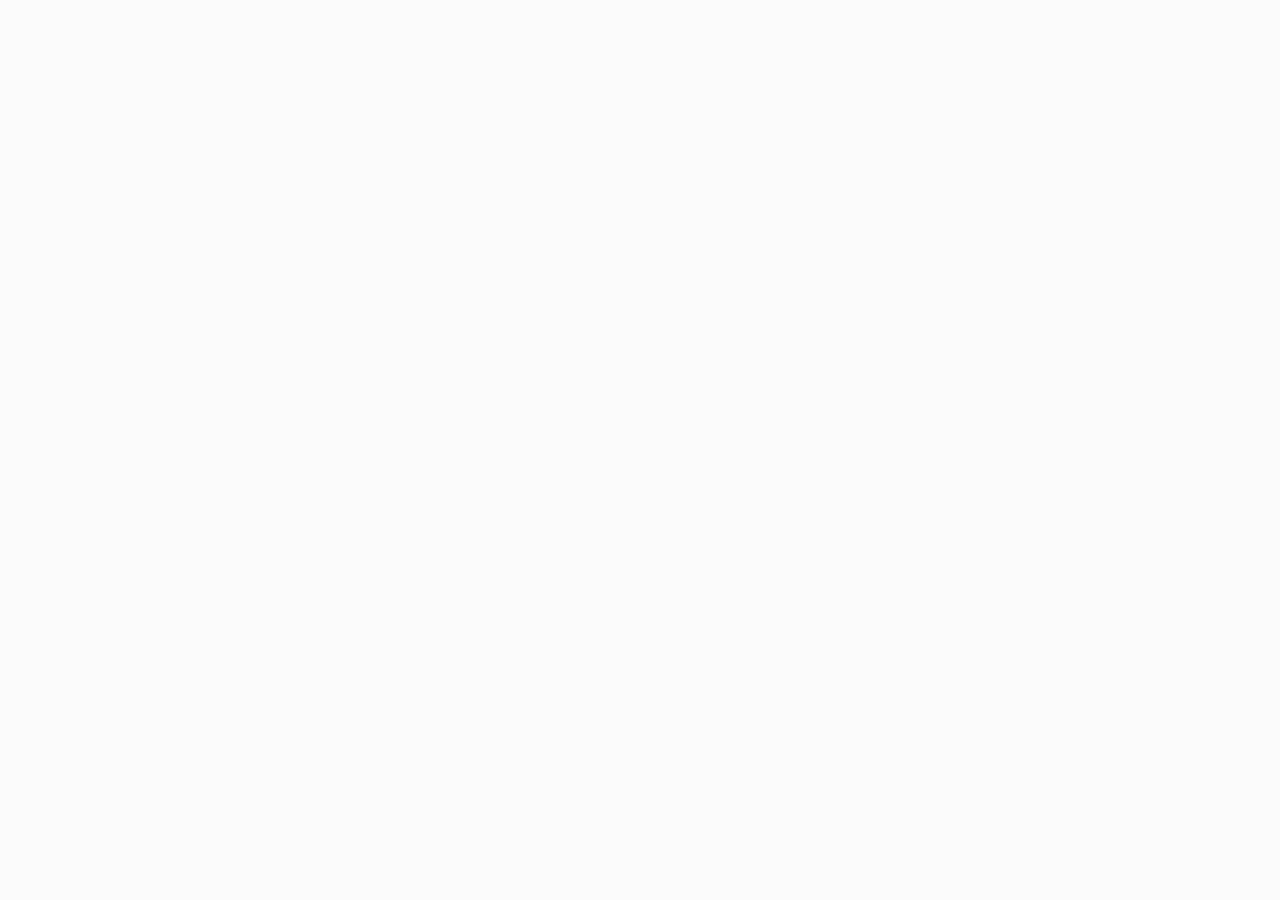
==== commit 1de803e9: "Update index.html" ====
--- a/index.html
+++ b/index.html
@@ -5,820 +5,63 @@
     <meta name="viewport" content="width=device-width, initial-scale=1.0">
     <title>ST Portfolio Tracker - Psykiatri</title>
     <style>
-        * { margin: 0; padding: 0; box-sizing: border-box; }
+        * {
+            margin: 0;
+            padding: 0;
+            box-sizing: border-box;
+        }
+
         body {
             font-family: -apple-system, BlinkMacSystemFont, 'Segoe UI', system-ui, sans-serif;
-            line-height: 1.6; color: #1f2937; background: #f8fafc; min-height: 100vh;
+            line-height: 1.6;
+            color: #1f2937;
+            background: #f8fafc;
+            min-height: 100vh;
+            margin: 0;
+            padding: 0;
         }
-        .container { max-width: 1200px; margin: 0 auto; padding: 24px; }
+
+        .container {
+            max-width: 1200px;
+            margin: 0 auto;
+            padding: 24px;
+        }
+
         .header {
-            background: white; border-radius: 16px; padding: 32px; margin-bottom: 32px;
-            box-shadow: 0 1px 3px rgba(0,0,0,0.1); border: 1px solid #e5e7eb; text-align: center;
+            background: white;
+            border-radius: 16px;
+            padding: 32px;
+            margin-bottom: 32px;
+            box-shadow: 0 1px 3px rgba(0, 0, 0, 0.1);
+            border: 1px solid #e5e7eb;
+            text-align: center;
         }
-        .header h1 { color: #111827; font-size: 2.5rem; margin-bottom: 8px; font-weight: 700; letter-spacing: -0.025em; }
-        .header p { color: #6b7280; font-size: 1.125rem; margin: 0; }
+
+        .header h1 {
+            color: #111827;
+            font-size: 2.5rem;
+            margin-bottom: 8px;
+            font-weight: 700;
+            letter-spacing: -0.025em;
+        }
+
+        .header p {
+            color: #6b7280;
+            font-size: 1.125rem;
+            margin: 0;
+        }
 
         .nav-tabs {
-            display: flex; background: white; border-radius: 12px; padding: 6px; margin-bottom: 32px;
-            box-shadow: 0 1px 3px rgba(0,0,0,0.1); border: 1px solid #e5e7eb; gap: 6px;
-        }
-        .nav-tab {
-            flex: 1; padding: 12px 24px; text-align: center; cursor: pointer; border-radius: 8px;
-            transition: all 0.2s ease; font-weight: 500; color: #6b7280; font-size: 14px;
-        }
-        .nav-tab.active { background: #3b82f6; color: white; box-shadow: 0 1px 2px rgba(0,0,0,0.1); }
-        .nav-tab:hover:not(.active) { background: #f3f4f6; color: #374151; }
-
-        .search-filter {
-            background: white; border-radius: 12px; padding: 24px; margin-bottom: 32px;
-            box-shadow: 0 1px 3px rgba(0,0,0,0.1); border: 1px solid #e5e7eb;
-        }
-        .search-row { display: flex; gap: 16px; flex-wrap: wrap; align-items: center; }
-        .search-input, .filter-select {
-            padding: 12px 16px; border: 1px solid #d1d5db; border-radius: 8px; font-size: 14px; transition: all 0.2s ease; background: white;
-        }
-        .search-input { flex: 1; min-width: 250px; }
-        .search-input:focus, .filter-select:focus { outline: none; border-color: #3b82f6; box-shadow: 0 0 0 3px rgba(59,130,246,0.1); }
-
-        .content-section {
-            display: none; background: white; border-radius: 12px; padding: 32px;
-            box-shadow: 0 1px 3px rgba(0,0,0,0.1); border: 1px solid #e5e7eb;
-        }
-        .content-section.active { display: block; animation: fadeIn 0.3s ease-out; }
-        @keyframes fadeIn { from {opacity:0; transform: translateY(10px);} to {opacity:1; transform: translateY(0);} }
-
-        .data-table { width: 100%; border-collapse: collapse; margin-top: 24px; border-radius: 8px; overflow: hidden; border: 1px solid #e5e7eb; }
-        .data-table th {
-            background: #f9fafb; color: #374151; padding: 16px 12px; text-align: left; font-weight: 600; font-size: 13px;
-            text-transform: uppercase; letter-spacing: 0.05em; border-bottom: 1px solid #e5e7eb;
-        }
-        .data-table td { padding: 16px 12px; border-bottom: 1px solid #f3f4f6; vertical-align: top; font-size: 14px; }
-        .data-table tr:hover { background: #f9fafb; }
-        .data-table tr:last-child td { border-bottom: none; }
-
-        .type-badge { display:inline-block; padding:4px 12px; border-radius:16px; font-size:11px; font-weight:600; text-transform:uppercase; letter-spacing:.025em; }
-        .type-sit-in { background:#dbeafe; color:#1e40af; }
-        .type-cbd { background:#ede9fe; color:#7c3aed; }
-        .type-360grader { background:#d1fae5; color:#065f46; }
-        .type-bok { background:#fef2f2; color:#991b1b; }
-        .type-artikel { background:#f0f9ff; color:#0c4a6e; }
-        .type-podcast { background:#f0fdf4; color:#14532d; }
-        .type-video { background:#fefce8; color:#854d0e; }
-        .type-webinar { background:#f5f3ff; color:#5b21b6; }
-
-        .link-button { display:inline-block; padding:8px 16px; background:#3b82f6; color:white; text-decoration:none; border-radius:6px; font-size:12px; font-weight:500; transition:all .2s ease; }
-        .link-button:hover { background:#2563eb; transform: translateY(-1px); }
-
-        .goals-list { display:flex; flex-wrap:wrap; gap:6px; }
-        .goal-tag { background:#f3f4f6; border:1px solid #d1d5db; padding:4px 8px; border-radius:4px; font-size:11px; color:#374151; font-weight:500; }
-        .goal-tag.goal-a { background:#f1f5f9; border-color:#64748b; color:#334155; }
-        .goal-tag.goal-b { background:#f0fdfa; border-color:#14b8a6; color:#0f766e; }
-        .goal-tag.goal-c { background:#fef7ed; border-color:#f97316; color:#c2410c; }
-
-        .status-completed { background:#d1fae5; color:#065f46; border-color:#a7f3d0; }
-        .status-planned   { background:#fef3c7; color:#92400e; border-color:#fde68a; }
-        .status-ongoing   { background:#dbeafe; color:#1e40af; border-color:#bfdbfe; }
-
-        .section-description {
-            background:#f0f9ff; border-left:4px solid #3b82f6; padding:16px 20px; margin:24px 0; border-radius:8px;
-            font-size:14px; line-height:1.6; color:#1e40af;
+            display: flex;
+            background: white;
+            border-radius: 12px;
+            padding: 6px;
+            margin-bottom: 32px;
+            box-shadow: 0 1px 3px rgba(0, 0, 0, 0.1);
+            border: 1px solid #e5e7eb;
         }
 
-        .summary-stats { display:grid; grid-template-columns: repeat(auto-fit, minmax(200px, 1fr)); gap:20px; margin-bottom:32px; }
-        .stat-card { background:#f8fafc; border:1px solid #e5e7eb; padding:24px; border-radius:12px; text-align:center; }
-        .stat-number { font-size:2.5rem; font-weight:700; margin-bottom:8px; color:#111827; }
-        .stat-label { font-size:.875rem; color:#6b7280; font-weight:500; }
-
-        .delmal-cards { display:grid; grid-template-columns: repeat(auto-fit, minmax(400px, 1fr)); gap:24px; margin-top:24px; }
-        .delmal-card { background:white; border-radius:12px; padding:24px; border:1px solid #e5e7eb; border-left:4px solid; transition: all .2s ease; }
-        .delmal-card:hover { transform: translateY(-2px); box-shadow: 0 4px 6px rgba(0,0,0,0.1); }
-        .delmal-card.category-a { border-left-color:#64748b; }
-        .delmal-card.category-b { border-left-color:#14b8a6; }
-        .delmal-card.category-c { border-left-color:#f97316; }
-        .delmal-header { display:flex; align-items:center; margin-bottom:16px; gap:12px; }
-        .delmal-code { color:white; padding:8px 12px; border-radius:8px; font-weight:600; font-size:14px; min-width:40px; text-align:center; }
-        .delmal-code.category-a { background:#64748b; } .delmal-code.category-b { background:#14b8a6; } .delmal-code.category-c { background:#f97316; }
-        .delmal-title { font-weight:600; font-size:16px; color:#111827; flex:1; }
-        .delmal-description { color:#4b5563; line-height:1.6; margin-bottom:16px; font-size:14px; }
-        .delmal-coverage { display:flex; flex-direction:column; gap:12px; }
-        .coverage-section { background:#f9fafb; padding:12px; border-radius:8px; border:1px solid #f3f4f6; }
-        .coverage-title { font-weight:600; color:#374151; margin-bottom:8px; font-size:12px; text-transform:uppercase; letter-spacing:.05em; }
-        .coverage-items { display:flex; flex-wrap:wrap; gap:6px; }
-        .coverage-item { background:white; border:1px solid #e5e7eb; padding:4px 8px; border-radius:4px; font-size:12px; color:#6b7280; }
-
-        .category-filter { display:flex; gap:12px; margin-bottom:24px; flex-wrap:wrap; }
-        .category-btn { padding:12px 20px; border:1px solid #d1d5db; background:white; border-radius:8px; cursor:pointer; transition:all .2s ease; font-weight:500; color:#6b7280; font-size:14px; }
-        .category-btn.active { border-color:#3b82f6; background:#3b82f6; color:white; }
-        .category-btn:hover:not(.active) { border-color:#3b82f6; color:#3b82f6; }
-
-        .no-results { text-align:center; padding:48px; color:#6b7280; font-style:italic; }
-
-        /* Responsive (unchanged from yours) */
-        @media (max-width: 768px) {
-            .container { padding: 16px; }
-            .header { padding: 24px; margin-bottom: 24px; }
-            .header h1 { font-size: 2rem; }
-            .nav-tabs { flex-direction: column; gap: 4px; padding: 4px; }
-            .nav-tab { padding: 12px 16px; }
-            .search-row { flex-direction: column; }
-            .search-input { min-width: 100%; }
-            .content-section { padding: 20px; }
-            .data-table { font-size: 12px; display:block; overflow-x:auto; white-space:nowrap; -webkit-overflow-scrolling:touch; }
-            .data-table th, .data-table td { padding: 8px 6px; min-width: 100px; }
-            .data-table th:first-child, .data-table td:first-child { position: sticky; left: 0; background: white; z-index: 2; }
-            .data-table th:first-child { background: #f9fafb; }
-            .summary-stats { grid-template-columns: repeat(2, 1fr); gap: 12px; }
-            .stat-card { padding: 16px; }
-            .stat-number { font-size: 1.8rem; }
-            .delmal-cards { grid-template-columns: 1fr; gap: 16px; }
-            .delmal-card { padding: 16px; }
-            .category-filter { justify-content: center; gap: 8px; }
-            .category-btn { padding: 8px 12px; font-size: 12px; }
-            .section-description { padding: 12px 16px; font-size: 13px; margin: 16px 0; }
-            .goals-list { gap: 4px; }
-            .goal-tag { font-size: 10px; padding: 3px 6px; }
-            .type-badge { font-size: 10px; padding: 3px 8px; }
-            .link-button { font-size: 11px; padding: 6px 12px; }
-        }
-        @media (min-width: 769px) and (max-width: 1024px) {
-            .container { padding: 20px; }
-            .summary-stats { grid-template-columns: repeat(2, 1fr); gap: 16px; }
-            .delmal-cards { grid-template-columns: 1fr; gap: 20px; }
-            .nav-tab { padding: 10px 16px; font-size: 13px; }
-            .data-table { font-size: 13px; }
-            .data-table th, .data-table td { padding: 12px 10px; }
-        }
-        @media (max-width: 480px) {
-            .header h1 { font-size: 1.8rem; }
-            .header p { font-size: 1rem; }
-            .summary-stats { grid-template-columns: 1fr; gap: 12px; }
-            .stat-card { padding: 12px; }
-            .stat-number { font-size: 1.5rem; }
-            .nav-tab { padding: 10px 12px; font-size: 12px; }
-            .search-filter { padding: 16px; }
-            .content-section { padding: 16px; }
-            .data-table th, .data-table td { padding: 6px 4px; min-width: 80px; }
-            .delmal-card { padding: 12px; }
-            .delmal-header { flex-direction: column; align-items: flex-start; gap: 8px; }
-            .delmal-code { align-self: flex-start; }
-            .section-description { padding: 10px 12px; font-size: 12px; }
-        }
-        @media (max-width: 896px) and (orientation: landscape) {
-            .summary-stats { grid-template-columns: repeat(4, 1fr); gap: 10px; }
-            .stat-card { padding: 12px 8px; }
-            .stat-number { font-size: 1.4rem; }
-            .stat-label { font-size: 0.75rem; }
-        }
-        @media (hover: none) and (pointer: coarse) {
-            .nav-tab { min-height: 44px; display:flex; align-items:center; justify-content:center; }
-            .link-button { min-height: 44px; display:inline-flex; align-items:center; justify-content:center; padding: 8px 16px; }
-            .category-btn { min-height: 44px; display:flex; align-items:center; justify-content:center; }
-            #refresh-btn { min-height: 44px; padding: 12px 24px; }
-            .search-input, .filter-select { min-height: 44px; }
-        }
-
-        /* === Scoped styles for the TIDSLINJE section === */
-        #tidslinje-section { --label:100px; --cell:80px; }
-        #tidslinje-section .grid {
-            display:grid; grid-template-columns: var(--label) repeat(12, var(--cell));
-            grid-auto-rows:28px; gap:2px; align-items:center; position:relative;
-        }
-        #tidslinje-section .cell { height:100%; }
-        #tidslinje-section .month { font-size:.78rem; color:#555; text-align:center; }
-        #tidslinje-section .yearlbl { font-weight:600; font-size:.9rem; text-align:right; padding-right:8px; }
-        #tidslinje-section .placement { position:relative; height:20px; border-radius:4px; }
-        #tidslinje-section .planned { background:#fcd34d; }  /* Planerad */
-        #tidslinje-section .ongoing { background:#4ade80; }  /* Pågående */
-        #tidslinje-section .done    { background:#93c5fd; }  /* Genomförd */
-        #tidslinje-section .tooltip {
-            position:absolute; top:-30px; left:0; background:#333; color:#fff;
-            font-size:.74rem; padding:4px 6px; border-radius:4px; white-space:nowrap; display:none;
-        }
-        #tidslinje-section .placement:hover .tooltip { display:block; }
-        #tidslinje-section .legend { display:flex; gap:12px; font-size:.82rem; margin-top:10px; color:#555; }
-        #tidslinje-section .legend span { display:inline-block; width:12px; height:12px; border-radius:3px; margin-right:4px; }
-        #tidslinje-section .legend .done { background:#93c5fd; }
-        #tidslinje-section .legend .ongoing { background:#4ade80; }
-        #tidslinje-section .legend .planned { background:#fcd34d; }
-    </style>
-</head>
-<body>
-    <div class="container">
-        <div class="header">
-            <h1>ST Portfolio Tracker</h1>
-            <p>Specialistläkarutbildning Psykiatri - Utbildningsportfölj</p>
-        </div>
-
-        <div class="nav-tabs">
-            <div class="nav-tab active" onclick="showSection('delmal')">Delmål</div>
-            <div class="nav-tab" onclick="showSection('kurser')">Kurser</div>
-            <div class="nav-tab" onclick="showSection('placeringar')">Placeringar</div>
-            <div class="nav-tab" onclick="showSection('tidslinje')">Tidslinje</div><!-- NEW -->
-            <div class="nav-tab" onclick="showSection('laslista')">Läslista</div>
-            <div class="nav-tab" onclick="showSection('portfolio')">Bedömningar</div>
-        </div>
-
-        <div class="search-filter">
-            <div class="search-row">
-                <input type="text" class="search-input" id="searchInput" placeholder="Sök efter titel, ansvarig, eller anteckningar...">
-                <select class="filter-select" id="statusFilter">
-                    <option value="">Alla status</option>
-                    <option value="completed">Genomförda</option>
-                    <option value="ongoing">Pågående</option>
-                    <option value="planned">Planerade</option>
-                </select>
-                <select class="filter-select" id="yearFilter">
-                    <option value="">Alla år</option>
-                    <option value="2024">2024</option>
-                    <option value="2025">2025</option>
-                </select>
-            </div>
-        </div>
-
-        <!-- Learning Objectives Section -->
-        <div class="content-section active" id="delmal-section">
-            <div class="summary-stats">
-                <div class="stat-card"><div class="stat-number" id="delmal-total">28</div><div class="stat-label">Totalt delmål</div></div>
-                <div class="stat-card"><div class="stat-number" id="delmal-a">6</div><div class="stat-label">A-mål (Grund)</div></div>
-                <div class="stat-card"><div class="stat-number" id="delmal-b">5</div><div class="stat-label">B-mål (Klinisk)</div></div>
-                <div class="stat-card"><div class="stat-number" id="delmal-c">13</div><div class="stat-label">C-mål (Specialist)</div></div>
-            </div>
-            <div class="section-description">
-                Översikt av alla delmål enligt målbeskrivningar för ST 2015 och mina aktuella avklarade kurser och placeringar som uppfyller målen.
-            </div>
-            <div class="delmal-cards" id="delmal-cards"></div>
-            <div class="no-results" id="delmal-no-results" style="display:none;">Inga delmål matchar dina sökkriterier.</div>
-        </div>
-
-        <!-- Courses Section -->
-        <div class="content-section" id="kurser-section">
-            <div class="summary-stats">
-                <div class="stat-card"><div class="stat-number" id="kurser-total">7</div><div class="stat-label">Totalt kurser</div></div>
-                <div class="stat-card"><div class="stat-number" id="kurser-completed">5</div><div class="stat-label">Genomförda</div></div>
-                <div class="stat-card"><div class="stat-number" id="kurser-planned">2</div><div class="stat-label">Planerade</div></div>
-            </div>
-            <div class="section-description">Översikt av avklarade, pågående och planerade kurser och deras respektive delmål med länk till relevanta kursintyg.</div>
-            <table class="data-table" id="kurser-table">
-                <thead><tr><th>Titel</th><th>Period</th><th>Ansvarig/Bedömare</th><th>Delmål</th><th>Länk</th><th>Anteckningar</th></tr></thead>
-                <tbody id="kurser-tbody"></tbody>
-            </table>
-            <div class="no-results" id="kurser-no-results" style="display:none;">Inga kurser matchar dina sökkriterier.</div>
-        </div>
-
-        <!-- Placements Section -->
-        <div class="content-section" id="placeringar-section">
-            <div class="summary-stats">
-                <div class="stat-card"><div class="stat-number" id="placeringar-total">15</div><div class="stat-label">Totalt placeringar</div></div>
-                <div class="stat-card"><div class="stat-number" id="placeringar-completed">6</div><div class="stat-label">Genomförda</div></div>
-                <div class="stat-card"><div class="stat-number" id="placeringar-planned">9</div><div class="stat-label">Planerade</div></div>
-            </div>
-            <div class="section-description">Avklarade, pågående och planerade placeringar med länk till respektive tjänstgöringsintyg.</div>
-            <table class="data-table" id="placeringar-table">
-                <thead><tr><th>Titel</th><th>Period</th><th>Ansvarig/Bedömare</th><th>Delmål</th><th>Länk</th><th>Anteckningar</th></tr></thead>
-            <tbody id="placeringar-tbody"></tbody></table>
-            <div class="no-results" id="placeringar-no-results" style="display:none;">Inga placeringar matchar dina sökkriterier.</div>
-        </div>
-
-        <!-- NEW: Tidslinje (Placeringar) -->
-        <div class="content-section" id="tidslinje-section">
-            <h2 style="margin:0 0 .5rem 0;">Tidslinje (Placeringar)</h2>
-            <div id="tidslinje-grid" class="grid" aria-label="Tidslinje månader×år"></div>
-            <div class="legend" aria-hidden="true" style="margin-top:10px;">
-                <div><span class="done"></span>Genomförd</div>
-                <div><span class="ongoing"></span>Pågående</div>
-                <div><span class="planned"></span>Planerad</div>
-            </div>
-        </div>
-
-        <!-- Reading List Section -->
-        <div class="content-section" id="laslista-section">
-            <div class="summary-stats">
-                <div class="stat-card"><div class="stat-number" id="laslista-total">0</div><div class="stat-label">Totalt läsning</div></div>
-                <div class="stat-card"><div class="stat-number" id="laslista-completed">0</div><div class="stat-label">Genomförda</div></div>
-                <div class="stat-card"><div class="stat-number" id="laslista-planned">0</div><div class="stat-label">Planerade</div></div>
-            </div>
-            <div class="section-description">Källor till olika media för kontinuerlig utbildning och självstyrd inlärning.</div>
-            <table class="data-table" id="laslista-table">
-                <thead><tr><th>Typ</th><th>Titel</th><th>Författare/Källa</th><th>Datum</th><th>Delmål</th><th>Länk</th><th>Anteckningar</th></tr></thead>
-                <tbody id="laslista-tbody"></tbody>
-            </table>
-            <div class="no-results" id="laslista-no-results" style="display:none;">Inga läslistor matchar dina sökkriterier.</div>
-        </div>
-
-        <!-- Portfolio Activities Section -->
-        <div class="content-section" id="portfolio-section">
-            <div class="summary-stats">
-                <div class="stat-card"><div class="stat-number" id="portfolio-total">12</div><div class="stat-label">Totalt bedömningar</div></div>
-                <div class="stat-card"><div class="stat-number" id="portfolio-completed">9</div><div class="stat-label">Genomförda</div></div>
-                <div class="stat-card"><div class="stat-number" id="portfolio-planned">3</div><div class="stat-label">Planerade</div></div>
-            </div>
-            <div class="section-description">Dokumentation för kontinuerlig bedömning under utbildning.</div>
-            <table class="data-table" id="portfolio-table">
-                <thead><tr><th>Typ</th><th>Titel</th><th>Period</th><th>Ansvarig/Bedömare</th><th>Länk</th><th>Anteckningar</th></tr></thead>
-                <tbody id="portfolio-tbody"></tbody>
-            </table>
-            <div class="no-results" id="portfolio-no-results" style="display:none;">Inga bedömningar matchar dina sökkriterier.</div>
-        </div>
-    </div>
-
-    <script>
-        // Configuration - Google Sheets CSV URLs
-        const SHEET_URLS = {
-            delmal: 'https://docs.google.com/spreadsheets/d/e/2PACX-1vTO7RdhNGB9AGvPYbdDieARG4DmV1i1Tu--Zwv_ZyL-YvipCAuhAZLJ3b9t-sWOE9OoBTl0sRQh66UH/pub?gid=0&single=true&output=csv',
-            kurser: 'https://docs.google.com/spreadsheets/d/e/2PACX-1vTO7RdhNGB9AGvPYbdDieARG4DmV1i1Tu--Zwv_ZyL-YvipCAuhAZLJ3b9t-sWOE9OoBTl0sRQh66UH/pub?gid=326536759&single=true&output=csv',
-            placeringar: 'https://docs.google.com/spreadsheets/d/e/2PACX-1vTO7RdhNGB9AGvPYbdDieARG4DmV1i1Tu--Zwv_ZyL-YvipCAuhAZLJ3b9t-sWOE9OoBTl0sRQh66UH/pub?gid=635332228&single=true&output=csv',
-            laslista: 'https://docs.google.com/spreadsheets/d/e/2PACX-1vTO7RdhNGB9AGvPYbdDieARG4DmV1i1Tu--Zwv_ZyL-YvipCAuhAZLJ3b9t-sWOE9OoBTl0sRQh66UH/pub?gid=1415009810&single=true&output=csv',
-            portfolio: 'https://docs.google.com/spreadsheets/d/e/2PACX-1vTO7RdhNGB9AGvPYbdDieARG4DmV1i1Tu--Zwv_ZyL-YvipCAuhAZLJ3b9t-sWOE9OoBTl0sRQh66UH/pub?gid=1653992571&single=true&output=csv'
-        };
-
-        // Data containers - will be populated from Google Sheets
-        let portfolioData = [];
-        let kurserData = [];
-        let placeringarData = [];
-        let laslistaData = [];
-        let delmalData = [];
-
-        let currentData = [];
-        let currentSection = 'delmal';
-        let currentCategory = 'all';
-        let isLoading = false;
-
-        // === TIDSLINJE state ===
-        let timelineRendered = false;
-
-        // Utility function to parse CSV
-        function parseCSV(csvText) {
-            const lines = csvText.split('\n').filter(line => line.trim());
-            if (lines.length < 2) return [];
-            const headers = lines[0].split(',').map(h => h.replace(/"/g, '').trim());
-            const data = [];
-            for (let i = 1; i < lines.length; i++) {
-                const values = [];
-                let current = '';
-                let inQuotes = false;
-                for (let j = 0; j < lines[i].length; j++) {
-                    const char = lines[i][j];
-                    if (char === '"') {
-                        // handle escaped "" inside quotes
-                        if (inQuotes && lines[i][j+1] === '"') { current += '"'; j++; }
-                        else { inQuotes = !inQuotes; }
-                    } else if (char === ',' && !inQuotes) {
-                        values.push(current.trim()); current = '';
-                    } else {
-                        current += char;
-                    }
-                }
-                values.push(current.trim());
-                if (values.length === headers.length) {
-                    const row = {};
-                    headers.forEach((header, index) => {
-                        row[header.toLowerCase()] = values[index].replace(/"/g, '');
-                    });
-                    data.push(row);
-                }
-            }
-            return data;
-        }
-
-        function determineStatus(period, anteckningar) {
-            if (!period || period === '...' || period === '') {
-                if (anteckningar && anteckningar.toLowerCase().includes('planerad')) return 'planned';
-                return 'planned';
-            }
-            if (anteckningar && anteckningar.toLowerCase().includes('planerad')) return 'planned';
-            const currentYear = new Date().getFullYear();
-            if (period.includes('2025') && currentYear < 2025) return 'planned';
-            if (period.includes(currentYear.toString()) && (anteckningar && anteckningar.toLowerCase().includes('pågående'))) return 'ongoing';
-            return 'completed';
-        }
-
-        function parseDelmål(delmalStr) {
-            if (!delmalStr || delmalStr === '...' || delmalStr === '') return [];
-            return delmalStr.split(',').map(d => d.trim()).filter(d => d);
-        }
-
-        async function fetchSheetData(url) {
-            try {
-                const response = await fetch(url);
-                if (!response.ok) throw new Error(`HTTP error! status: ${response.status}`);
-                const csvText = await response.text();
-                return parseCSV(csvText);
-            } catch (error) {
-                console.error('Error fetching sheet data:', error);
-                return null;
-            }
-        }
-
-        const fallbackData = {
-            portfolio: [{ typ:"sit-in", titel:"sit-in konsult", period:"2024", ansvarig:"Darja Danlova",
-                länk:"https://drive.google.com/file/d/1KFXDMYe9km4iavmUNI3WZwslTe3qAVkP/view?usp=sharing",
-                anteckningar:"sit-in med konsultläkare", status:"completed" }],
-            kurser: [{ titel:"Introduktionskurs i ledarskap", period:"240301-240531", ansvarig:"Christina Christoffersen",
-                delmål:["a1"], länk:"https://drive.google.com/file/d/15CWoRlY26mNmvUQzXPrEOpq8kvukNs-C/view?usp=sharing",
-                anteckningar:"FSL", status:"completed" }],
-            placeringar: [{ titel:"PIVA", period:"230901-231130", ansvarig:"Said Ghabin",
-                delmål:["a1","a2"], länk:"", anteckningar:"PIVA placering Malmö", status:"completed" }],
-            laslista: [],
-            delmal: [{ kod:"a1", titel:"Medarbetarskap, ledarskap o pedagogik", beskrivning:"—",
-                kurser:["Introduktionskurs i ledarskap"], placeringar:["PIVA"], kategori:"a" }]
-        };
-
-        function processPortfolioData(rawData) {
-            return rawData.map(row => ({
-                typ: row.typ || '',
-                titel: row.titel || '',
-                period: row.tidsperiod || '',
-                ansvarig: row['ansvarig/bedömare'] || '',
-                länk: row.länk || '',
-                anteckningar: row.anteckningar || '',
-                status: determineStatus(row.tidsperiod, row.anteckningar)
-            })).filter(item => item.titel);
-        }
-        function processKurserData(rawData) {
-            return rawData.map(row => ({
-                titel: row.titel || '',
-                period: row.tidsperiod || '',
-                ansvarig: row['ansvarig/bedömare'] || '',
-                delmål: parseDelmål(row.delmål),
-                länk: row.länk || '',
-                anteckningar: row.anteckningar || '',
-                status: determineStatus(row.tidsperiod, row.anteckningar)
-            })).filter(item => item.titel);
-        }
-        function processPlaceringarData(rawData) {
-            return rawData.map(row => ({
-                titel: row.titel || '',
-                period: row.tidsperiod || '',
-                ansvarig: row['ansvarig/bedömare'] || '',
-                delmål: parseDelmål(row.delmål),
-                länk: row.länk || '',
-                anteckningar: row.anteckningar || '',
-                status: determineStatus(row.tidsperiod, row.anteckningar)
-            })).filter(item => item.titel);
-        }
-        function processLaslistaData(rawData) {
-            const processed = rawData.map(row => ({
-                typ: row.typ || '',
-                titel: row.titel || '',
-                författare: row['författare/källa'] || row.författare || row.källa || '',
-                datum: row.datum || '',
-                delmål: parseDelmål(row.delmål),
-                länk: row.länk || '',
-                anteckningar: row.anteckningar || '',
-                status: determineStatus(row.datum, row.anteckningar)
-            })).filter(item => item.titel);
-            return processed;
-        }
-        function processDelmalData(rawData) {
-            return rawData.map(row => ({
-                kod: row.delmål || '',
-                titel: row.titel || '',
-                beskrivning: row.beskrivningar || '',
-                kurser: row.kursintyg ? row.kursintyg.split(',').map(k => k.trim()).filter(k => k && k !== '...') : [],
-                placeringar: row.tjänstgöringsintyg ? row.tjänstgöringsintyg.split(',').map(p => p.trim()).filter(p => p && p !== '...') : [],
-                kategori: (row.delmål || '').charAt(0).toLowerCase()
-            })).filter(item => item.kod);
-        }
-
-        async function loadAllData() {
-            isLoading = true; showLoadingState();
-            try {
-                const [delmalRaw, kurserRaw, placeringarRaw, laslistaRaw, portfolioRaw] = await Promise.all([
-                    fetchSheetData(SHEET_URLS.delmal),
-                    fetchSheetData(SHEET_URLS.kurser),
-                    fetchSheetData(SHEET_URLS.placeringar),
-                    fetchSheetData(SHEET_URLS.laslista),
-                    fetchSheetData(SHEET_URLS.portfolio)
-                ]);
-                const hasLiveData = delmalRaw || kurserRaw || placeringarRaw || laslistaRaw || portfolioRaw;
-                if (hasLiveData) {
-                    delmalData = delmalRaw ? processDelmalData(delmalRaw) : fallbackData.delmal;
-                    kurserData = kurserRaw ? processKurserData(kurserRaw) : fallbackData.kurser;
-                    placeringarData = placeringarRaw ? processPlaceringarData(placeringarRaw) : fallbackData.placeringar;
-                    laslistaData = laslistaRaw ? processLaslistaData(laslistaRaw) : fallbackData.laslista;
-                    portfolioData = portfolioRaw ? processPortfolioData(portfolioRaw) : fallbackData.portfolio;
-                } else {
-                    delmalData = fallbackData.delmal;
-                    kurserData = fallbackData.kurser;
-                    placeringarData = fallbackData.placeringar;
-                    laslistaData = fallbackData.laslista;
-                    portfolioData = fallbackData.portfolio;
-                    showFallbackNotice();
-                }
-                currentData = delmalData;
-                hideLoadingState();
-                renderData();
-            } catch (error) {
-                console.error('Error loading data:', error);
-                delmalData = fallbackData.delmal; kurserData = fallbackData.kurser;
-                placeringarData = fallbackData.placeringar; laslistaData = fallbackData.laslista;
-                portfolioData = fallbackData.portfolio; currentData = delmalData;
-                hideLoadingState(); showFallbackNotice(); renderData();
-            }
-            isLoading = false;
-        }
-
-        function showLoadingState() {
-            document.body.insertAdjacentHTML('beforeend', `
-                <div id="loading-overlay" style="position:fixed;inset:0;background:rgba(255,255,255,0.9);z-index:9999;display:flex;align-items:center;justify-content:center;font-size:18px;color:#667eea;">
-                    <div style="text-align:center;">
-                        <div style="border:4px solid #f3f3f3;border-top:4px solid #667eea;border-radius:50%;width:40px;height:40px;animation:spin 1s linear infinite;margin:0 auto 20px;"></div>
-                        Laddar data från Google Sheets...
-                    </div>
-                </div>
-                <style>@keyframes spin{0%{transform:rotate(0)}100%{transform:rotate(360deg)}}</style>
-            `);
-        }
-        function hideLoadingState() { const overlay = document.getElementById('loading-overlay'); if (overlay) overlay.remove(); }
-        function showFallbackNotice() {
-            const notice = document.createElement('div');
-            notice.style.cssText = `background:#fef3c7;border:1px solid #f59e0b;color:#92400e;padding:16px 20px;border-radius:12px;margin:24px auto;max-width:1200px;text-align:center;font-size:14px;box-shadow:0 1px 3px rgba(0,0,0,.1);`;
-            notice.innerHTML = `⚠️ <strong>Demo-läge:</strong> Kunde inte ladda live data från Google Sheets. Visar exempel-data. Klicka på 🔄 Uppdatera data för att försöka igen.`;
-            document.body.insertBefore(notice, document.querySelector('.container'));
-            setTimeout(() => notice.remove(), 10000);
-        }
-        function addRefreshButton() {
-            const header = document.querySelector('.header');
-            header.insertAdjacentHTML('beforeend', `
-                <button id="refresh-btn" onclick="refreshData()" style="background:#3b82f6;color:white;border:none;padding:12px 24px;border-radius:8px;cursor:pointer;margin-top:20px;font-weight:500;transition:all .2s ease;font-size:14px;border:1px solid transparent;"
-                    onmouseover="this.style.background='#2563eb'" onmouseout="this.style.background='#3b82f6'">🔄 Uppdatera data</button>
-            `);
-        }
-        async function refreshData() {
-            if (isLoading) return;
-            const btn = document.getElementById('refresh-btn');
-            btn.innerHTML = '⏳ Uppdaterar...'; btn.disabled = true;
-            await loadAllData();
-            btn.innerHTML = '🔄 Uppdatera data'; btn.disabled = false;
-            // If timeline is visible, re-render timeline too
-            if (currentSection === 'tidslinje') { renderTimeline(true); }
-        }
-        function loadFallbackData() {
-            delmalData = fallbackData.delmal; kurserData = fallbackData.kurser;
-            placeringarData = fallbackData.placeringar; laslistaData = fallbackData.laslista;
-            portfolioData = fallbackData.portfolio; currentData = delmalData;
-            const overlay = document.getElementById('error-overlay'); if (overlay) overlay.remove();
-            renderData(); showFallbackNotice();
-        }
-
-        function showSection(section) {
-            // Update active tab
-            document.querySelectorAll('.nav-tab').forEach(tab => tab.classList.remove('active'));
-            event.target.classList.add('active');
-
-            // Hide all sections
-            document.querySelectorAll('.content-section').forEach(sec => sec.classList.remove('active'));
-
-            // Show selected section
-            document.getElementById(section + '-section').classList.add('active');
-
-            currentSection = section; currentCategory = 'all';
-
-            switch(section) {
-                case 'delmal': currentData = delmalData; break;
-                case 'kurser': currentData = kurserData; break;
-                case 'placeringar': currentData = placeringarData; break;
-                case 'laslista': currentData = laslistaData; break;
-                case 'portfolio': currentData = portfolioData; break;
-                case 'tidslinje':
-                    // render timeline on first visit (or force when refreshing)
-                    renderTimeline(); return; // no table/cards here
-            }
-            if (currentData.length > 0) renderData();
-        }
-
-        function getStatusClass(status) {
-            switch(status) { case 'completed': return 'status-completed';
-                             case 'ongoing': return 'status-ongoing';
-                             case 'planned': return 'status-planned';
-                             default: return ''; }
-        }
-
-        function renderPortfolioRow(item) {
-            const linkCell = item.länk ? `<a href="${item.länk}" target="_blank" class="link-button">Visa dokument</a>` : '<span style="color:#94a3b8;">Ingen länk</span>';
-            return `<tr><td><span class="type-badge type-${item.typ}">${item.typ}</span></td><td><strong>${item.titel}</strong></td><td>${item.period}</td><td>${item.ansvarig}</td><td>${linkCell}</td><td>${item.anteckningar}</td></tr>`;
-        }
-        function renderKurserRow(item) {
-            const linkCell = item.länk ? `<a href="${item.länk}" target="_blank" class="link-button">Visa certifikat</a>` : '<span style="color:#94a3b8;">Ingen länk</span>';
-            const goalsHtml = item.delmål.map(goal => `<span class="goal-tag goal-${goal.charAt(0).toLowerCase()}">${goal}</span>`).join('');
-            return `<tr><td><strong>${item.titel}</strong></td><td>${item.period}</td><td>${item.ansvarig}</td><td><div class="goals-list">${goalsHtml}</div></td><td>${linkCell}</td><td>${item.anteckningar}</td></tr>`;
-        }
-        function renderPlaceringarRow(item) {
-            const linkCell = item.länk ? `<a href="${item.länk}" target="_blank" class="link-button">Visa intyg</a>` : '<span style="color:#94a3b8;">Ingen länk</span>';
-            const goalsHtml = item.delmål.map(goal => `<span class="goal-tag goal-${goal.charAt(0).toLowerCase()}">${goal}</span>`).join('');
-            return `<tr><td><strong>${item.titel}</strong></td><td>${item.period}</td><td>${item.ansvarig}</td><td><div class="goals-list">${goalsHtml}</div></td><td>${linkCell}</td><td>${item.anteckningar}</td></tr>`;
-        }
-        function renderLaslistaRow(item) {
-            const linkCell = item.länk ? `<a href="${item.länk}" target="_blank" class="link-button">Visa länk</a>` : '<span style="color:#94a3b8;">Ingen länk</span>';
-            const goalsHtml = item.delmål.map(goal => `<span class="goal-tag goal-${goal.charAt(0).toLowerCase()}">${goal}</span>`).join('');
-            const typeBadge = `<span class="type-badge type-${item.typ.toLowerCase().replace(/[åäö\s]/g, '')}">${item.typ}</span>`;
-            return `<tr><td>${typeBadge}</td><td><strong>${item.titel}</strong></td><td>${item.författare}</td><td>${item.datum}</td><td><div class="goals-list">${goalsHtml}</div></td><td>${linkCell}</td><td>${item.anteckningar}</td></tr>`;
-        }
-
-        function filterByCategory(category) {
-            currentCategory = category;
-            document.querySelectorAll('.category-btn').forEach(btn => btn.classList.remove('active'));
-            event.target.classList.add('active');
-            renderData();
-        }
-
-        function renderData() {
-            const searchTerm = document.getElementById('searchInput').value.toLowerCase();
-            const statusFilter = document.getElementById('statusFilter').value;
-            const yearFilter = document.getElementById('yearFilter').value;
-
-            let filteredData = currentData.filter(item => {
-                const matchesSearch = !searchTerm ||
-                    item.titel.toLowerCase().includes(searchTerm) ||
-                    (item.ansvarig && item.ansvarig.toLowerCase().includes(searchTerm)) ||
-                    (item.anteckningar && item.anteckningar.toLowerCase().includes(searchTerm)) ||
-                    (item.beskrivning && item.beskrivning.toLowerCase().includes(searchTerm));
-                const matchesStatus = !statusFilter || item.status === statusFilter;
-                const matchesYear = !yearFilter || (item.period && item.period.includes(yearFilter));
-                const matchesCategory = currentSection !== 'delmal' || currentCategory === 'all' || item.kategori === currentCategory;
-                return matchesSearch && matchesStatus && matchesYear && matchesCategory;
-            });
-
-            if (currentSection === 'delmal') {
-                renderDelmalSection(filteredData);
-            } else if (['kurser','placeringar','laslista','portfolio'].includes(currentSection)) {
-                renderTableSection(filteredData);
-            }
-        }
-
-        function renderDelmalSection(filteredData) {
-            const cardsContainer = document.getElementById('delmal-cards');
-            const noResults = document.getElementById('delmal-no-results');
-
-            if (!document.querySelector('.category-filter')) {
-                const filterHtml = `
-                    <div class="category-filter">
-                        <div class="category-btn active" onclick="filterByCategory('all')">Alla (${delmalData.length})</div>
-                        <div class="category-btn" onclick="filterByCategory('a')">A-mål (${delmalData.filter(i=>i.kategori==='a').length})</div>
-                        <div class="category-btn" onclick="filterByCategory('b')">B-mål (${delmalData.filter(i=>i.kategori==='b').length})</div>
-                        <div class="category-btn" onclick="filterByCategory('c')">C-mål (${delmalData.filter(i=>i.kategori==='c').length})</div>
-                    </div>`;
-                cardsContainer.insertAdjacentHTML('beforebegin', filterHtml);
-            }
-
-            if (filteredData.length === 0) {
-                cardsContainer.style.display = 'none'; noResults.style.display = 'block';
-            } else {
-                cardsContainer.style.display = 'grid'; noResults.style.display = 'none';
-                cardsContainer.innerHTML = filteredData.map(renderDelmalCard).join('');
-            }
-        }
-
-        function renderTableSection(filteredData) {
-            const tbody = document.getElementById(currentSection + '-tbody');
-            const noResults = document.getElementById(currentSection + '-no-results');
-            const table = document.getElementById(currentSection + '-table');
-            if (filteredData.length === 0) { table.style.display='none'; noResults.style.display='block'; }
-            else { table.style.display='table'; noResults.style.display='none';
-                   tbody.innerHTML = filteredData.map(item => {
-                        switch(currentSection) {
-                            case 'portfolio': return renderPortfolioRow(item);
-                            case 'kurser': return renderKurserRow(item);
-                            case 'placeringar': return renderPlaceringarRow(item);
-                            case 'laslista': return renderLaslistaRow(item);
-                        }
-                   }).join(''); }
-        }
-
-        function updateStats() {
-            if (currentSection === 'delmal') {
-                document.getElementById('delmal-total').textContent = delmalData.length;
-                document.getElementById('delmal-a').textContent = delmalData.filter(i=>i.kategori==='a').length;
-                document.getElementById('delmal-b').textContent = delmalData.filter(i=>i.kategori==='b').length;
-                document.getElementById('delmal-c').textContent = delmalData.filter(i=>i.kategori==='c').length;
-            } else if (['kurser','placeringar','laslista','portfolio'].includes(currentSection)) {
-                const completed = currentData.filter(item => item.status === 'completed').length;
-                const planned = currentData.filter(item => item.status === 'planned').length;
-                const ongoing = currentData.filter(item => item.status === 'ongoing').length;
-                document.getElementById(currentSection + '-total').textContent = currentData.length;
-                document.getElementById(currentSection + '-completed').textContent = completed;
-                document.getElementById(currentSection + '-planned').textContent = planned + ongoing;
-            }
-        }
-
-        // === Timeline helpers ===
-        function monthName(i){ return ['Jan','Feb','Mar','Apr','Maj','Jun','Jul','Aug','Sep','Okt','Nov','Dec'][i-1]; }
-        function parseDateAny(v) {
-            if (!v) return null;
-            const s = (''+v).trim();
-            // ISO / Date.parse
-            const t = Date.parse(s);
-            if (!Number.isNaN(t)) return new Date(t);
-            // dd-mm-yyyy / dd.mm.yyyy / dd/mm/yyyy
-            const m = s.match(/^(\d{1,2})[\/.\-](\d{1,2})[\/.\-](\d{2,4})$/);
-            if (m) { const Y = (+m[3] < 100 ? 2000 + +m[3] : +m[3]); return new Date(Y, +m[2]-1, +m[1]); }
-            return null;
-        }
-        function parseFromTidsperiod(tp) {
-            // supports "YYYYMMDD-YYYYMMDD", "YYMMDD-YYMMDD", optionally with text around
-            const m = (tp || '').match(/(\d{6,8})\s*-\s*(\d{6,8})/);
-            if (!m) return [null,null];
-            const toDate = (s) => {
-                if (s.length === 6) { // YYMMDD
-                    const Y = 2000 + +s.slice(0,2), M = +s.slice(2,4)-1, D = +s.slice(4,6);
-                    return new Date(Y,M,D);
-                } else { // YYYYMMDD
-                    const Y = +s.slice(0,4), M = +s.slice(4,6)-1, D = +s.slice(6,8);
-                    return new Date(Y,M,D);
-                }
-            };
-            return [toDate(m[1]), toDate(m[2])];
-        }
-
-        async function renderTimeline(force=false){
-            if (timelineRendered && !force) { return; }
-            const mount = document.getElementById('tidslinje-grid');
-            mount.innerHTML = '';
-            // fetch raw CSV again so we have full header context
-            const raw = await fetchSheetData(SHEET_URLS.placeringar) || [];
-            // Normalize to start/end
-            const items = raw.map(row => {
-                // row keys are lowercased by parseCSV()
-                const start = row.start || row['från'] || row.from || row['datum_start'] || '';
-                const end   = row.slut || row.till || row.to || row['datum_slut'] || '';
-                let s = parseDateAny(start), e = parseDateAny(end);
-                if ((!s || !e) && row.tidsperiod) {
-                    const [s2,e2] = parseFromTidsperiod(row.tidsperiod);
-                    s = s || s2; e = e || e2;
-                }
-                let status = (row.status || '').toLowerCase();
-                if (!status) {
-                    if (s && e) {
-                        const t = new Date();
-                        status = t < s ? 'planned' : (t > e ? 'done' : 'ongoing');
-                    } else {
-                        status = 'planned';
-                    }
-                }
-                if (['pågående','in progress','ongoing'].includes(status)) status='ongoing';
-                if (['planerad','planned'].includes(status)) status='planned';
-                if (['klar','avslutad','genomförd','done','completed'].includes(status)) status='done';
-
-                return {
-                    title: row.titel || row.placering || '(utan titel)',
-                    unit: row.enhet || row.ort || row.avdelning || row.klinik || '',
-                    link: row.länk || row.link || row.url || '',
-                    start: s, end: e, status
-                };
-            }).filter(p => p.start && p.end);
-
-            // build year set
-            const yearsSet = new Set();
-            items.forEach(p => { yearsSet.add(p.start.getFullYear()); yearsSet.add(p.end.getFullYear()); });
-            if (!yearsSet.size) yearsSet.add((new Date()).getFullYear());
-            const years = Array.from(yearsSet).sort((a,b)=>a-b);
-
-            // header row
-            mount.appendChild(cell('', 'cell'));
-            for (let m=1; m<=12; m++) mount.appendChild(cell(monthName(m), 'cell month'));
-            // year rows
-            years.forEach(y => {
-                mount.appendChild(cell(y, 'cell yearlbl'));
-                for (let m=1; m<=12; m++) mount.appendChild(cell('', 'cell'));
-            });
-
-            // place bars (split across years)
-            items.forEach(p => {
-                const sY = p.start.getFullYear(), eY = p.end.getFullYear();
-                for (let y=sY; y<=eY; y++){
-                    const startM = (y===sY)? p.start.getMonth()+1 : 1;
-                    const endM   = (y===eY)? p.end.getMonth()+1 : 12;
-                    const span   = endM - startM + 1;
-                    const rowIdx = years.indexOf(y);
-                    if (rowIdx < 0) continue;
-
-                    const bar = document.createElement(p.link ? 'a' : 'div');
-                    bar.className = 'placement ' + p.status;
-                    bar.style.gridRow = (rowIdx + 2);
-                    bar.style.gridColumn = (startM + 1) + ' / span ' + span;
-                    if (p.link){ bar.href = p.link; bar.target = '_blank'; bar.rel = 'noopener'; }
-                    bar.innerHTML = `<div class="tooltip">${esc(p.title)}${p.unit ? ' · ' + esc(p.unit) : ''}<br>${fmt(p.start)} – ${fmt(p.end)}${p.link? '<br>Öppna underlag':''}</div>`;
-                    mount.appendChild(bar);
-                }
-            });
-
-            function cell(text, cls){ const d=document.createElement('div'); d.className=cls; d.textContent=(text??''); return d; }
-            function fmt(d){ return d? new Intl.DateTimeFormat('sv-SE',{year:'numeric',month:'short',day:'2-digit'}).format(d) : ''; }
-            function esc(s){ return String(s).replaceAll('&','&amp;').replaceAll('<','&lt;').replaceAll('>','&gt;'); }
-
-            timelineRendered = true;
-        }
-
-        // Event listeners
-        document.getElementById('searchInput').addEventListener('input', renderData);
-        document.getElementById('statusFilter').addEventListener('change', renderData);
-        document.getElementById('yearFilter').addEventListener('change', renderData);
-
-        // Initialize the application
-        document.addEventListener('DOMContentLoaded', function() {
-            addRefreshButton();
-            loadAllData();
-        });
-    </script>
-</body>
-</html>
+        .nav-tab {
+            flex: 1;
+            padding: 12px 24px;
+            text-align: center;
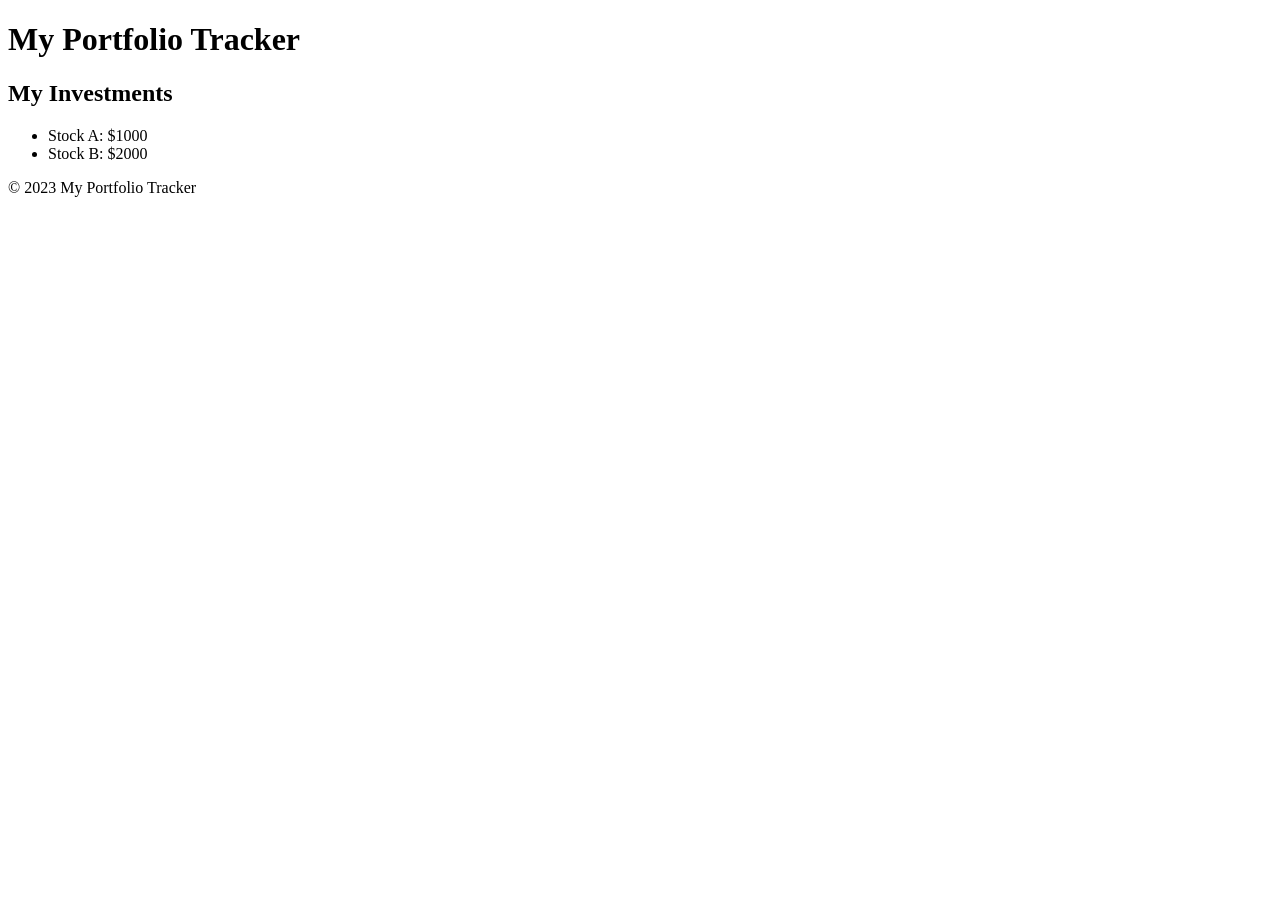
==== commit e2933183: "Revert index.html to commit c85b853" ====
--- a/index.html
+++ b/index.html
@@ -1,67 +1,26 @@
 <!DOCTYPE html>
-<html lang="sv">
+<html lang="en">
 <head>
     <meta charset="UTF-8">
     <meta name="viewport" content="width=device-width, initial-scale=1.0">
-    <title>ST Portfolio Tracker - Psykiatri</title>
-    <style>
-        * {
-            margin: 0;
-            padding: 0;
-            box-sizing: border-box;
-        }
-
-        body {
-            font-family: -apple-system, BlinkMacSystemFont, 'Segoe UI', system-ui, sans-serif;
-            line-height: 1.6;
-            color: #1f2937;
-            background: #f8fafc;
-            min-height: 100vh;
-            margin: 0;
-            padding: 0;
-        }
-
-        .container {
-            max-width: 1200px;
-            margin: 0 auto;
-            padding: 24px;
-        }
-
-        .header {
-            background: white;
-            border-radius: 16px;
-            padding: 32px;
-            margin-bottom: 32px;
-            box-shadow: 0 1px 3px rgba(0, 0, 0, 0.1);
-            border: 1px solid #e5e7eb;
-            text-align: center;
-        }
-
-        .header h1 {
-            color: #111827;
-            font-size: 2.5rem;
-            margin-bottom: 8px;
-            font-weight: 700;
-            letter-spacing: -0.025em;
-        }
-
-        .header p {
-            color: #6b7280;
-            font-size: 1.125rem;
-            margin: 0;
-        }
-
-        .nav-tabs {
-            display: flex;
-            background: white;
-            border-radius: 12px;
-            padding: 6px;
-            margin-bottom: 32px;
-            box-shadow: 0 1px 3px rgba(0, 0, 0, 0.1);
-            border: 1px solid #e5e7eb;
-        }
-
-        .nav-tab {
-            flex: 1;
-            padding: 12px 24px;
-            text-align: center;
+    <title>Portfolio Tracker</title>
+    <link rel="stylesheet" href="styles.css">
+</head>
+<body>
+    <header>
+        <h1>My Portfolio Tracker</h1>
+    </header>
+    <main>
+        <section id="portfolio">
+            <h2>My Investments</h2>
+            <ul>
+                <li>Stock A: $1000</li>
+                <li>Stock B: $2000</li>
+            </ul>
+        </section>
+    </main>
+    <footer>
+        <p>&copy; 2023 My Portfolio Tracker</p>
+    </footer>
+</body>
+</html>
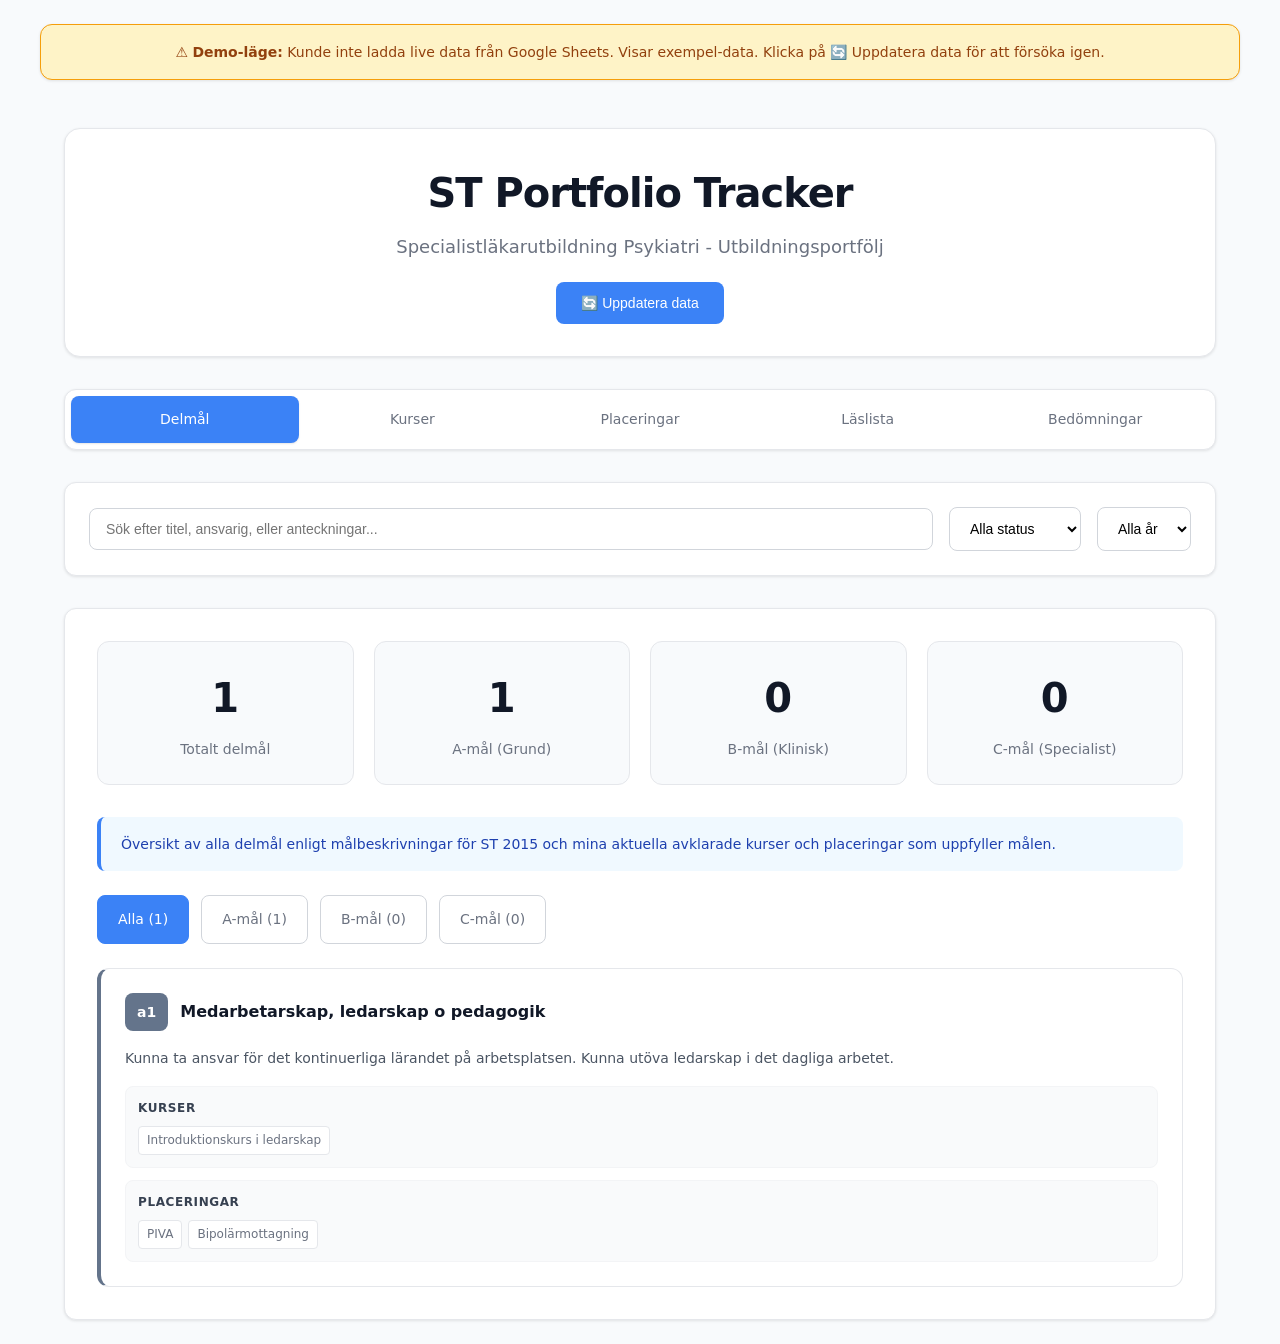
==== commit 927302c3: "index.html 11octfuckup" ====
--- a/index.html
+++ b/index.html
@@ -1,26 +1,1736 @@
 <!DOCTYPE html>
-<html lang="en">
+<html lang="sv">
 <head>
     <meta charset="UTF-8">
     <meta name="viewport" content="width=device-width, initial-scale=1.0">
-    <title>Portfolio Tracker</title>
-    <link rel="stylesheet" href="styles.css">
+    <title>ST Portfolio Tracker - Psykiatri</title>
+    <style>
+        * {
+            margin: 0;
+            padding: 0;
+            box-sizing: border-box;
+        }
+
+        body {
+            font-family: -apple-system, BlinkMacSystemFont, 'Segoe UI', system-ui, sans-serif;
+            line-height: 1.6;
+            color: #1f2937;
+            background: #f8fafc;
+            min-height: 100vh;
+            margin: 0;
+            padding: 0;
+        }
+
+        .container {
+            max-width: 1200px;
+            margin: 0 auto;
+            padding: 24px;
+        }
+
+        .header {
+            background: white;
+            border-radius: 16px;
+            padding: 32px;
+            margin-bottom: 32px;
+            box-shadow: 0 1px 3px rgba(0, 0, 0, 0.1);
+            border: 1px solid #e5e7eb;
+            text-align: center;
+        }
+
+        .header h1 {
+            color: #111827;
+            font-size: 2.5rem;
+            margin-bottom: 8px;
+            font-weight: 700;
+            letter-spacing: -0.025em;
+        }
+
+        .header p {
+            color: #6b7280;
+            font-size: 1.125rem;
+            margin: 0;
+        }
+
+        .nav-tabs {
+            display: flex;
+            background: white;
+            border-radius: 12px;
+            padding: 6px;
+            margin-bottom: 32px;
+            box-shadow: 0 1px 3px rgba(0, 0, 0, 0.1);
+            border: 1px solid #e5e7eb;
+        }
+
+        .nav-tab {
+            flex: 1;
+            padding: 12px 24px;
+            text-align: center;
+            cursor: pointer;
+            border-radius: 8px;
+            transition: all 0.2s ease;
+            font-weight: 500;
+            color: #6b7280;
+            font-size: 14px;
+        }
+
+        .nav-tab.active {
+            background: #3b82f6;
+            color: white;
+            box-shadow: 0 1px 2px rgba(0, 0, 0, 0.1);
+        }
+
+        .nav-tab:hover:not(.active) {
+            background: #f3f4f6;
+            color: #374151;
+        }
+
+        .search-filter {
+            background: white;
+            border-radius: 12px;
+            padding: 24px;
+            margin-bottom: 32px;
+            box-shadow: 0 1px 3px rgba(0, 0, 0, 0.1);
+            border: 1px solid #e5e7eb;
+        }
+
+        .search-row {
+            display: flex;
+            gap: 16px;
+            flex-wrap: wrap;
+            align-items: center;
+        }
+
+        .search-input, .filter-select {
+            padding: 12px 16px;
+            border: 1px solid #d1d5db;
+            border-radius: 8px;
+            font-size: 14px;
+            transition: all 0.2s ease;
+            background: white;
+        }
+
+        .search-input {
+            flex: 1;
+            min-width: 250px;
+        }
+
+        .search-input:focus, .filter-select:focus {
+            outline: none;
+            border-color: #3b82f6;
+            box-shadow: 0 0 0 3px rgba(59, 130, 246, 0.1);
+        }
+
+        .content-section {
+            display: none;
+            background: white;
+            border-radius: 12px;
+            padding: 32px;
+            box-shadow: 0 1px 3px rgba(0, 0, 0, 0.1);
+            border: 1px solid #e5e7eb;
+        }
+
+        .content-section.active {
+            display: block;
+            animation: fadeIn 0.3s ease-out;
+        }
+
+        @keyframes fadeIn {
+            from { opacity: 0; transform: translateY(10px); }
+            to { opacity: 1; transform: translateY(0); }
+        }
+
+        .data-table {
+            width: 100%;
+            border-collapse: collapse;
+            margin-top: 24px;
+            border-radius: 8px;
+            overflow: hidden;
+            border: 1px solid #e5e7eb;
+        }
+
+        .data-table th {
+            background: #f9fafb;
+            color: #374151;
+            padding: 16px 12px;
+            text-align: left;
+            font-weight: 600;
+            font-size: 13px;
+            text-transform: uppercase;
+            letter-spacing: 0.05em;
+            border-bottom: 1px solid #e5e7eb;
+        }
+
+        .data-table td {
+            padding: 16px 12px;
+            border-bottom: 1px solid #f3f4f6;
+            vertical-align: top;
+            font-size: 14px;
+        }
+
+        .data-table tr:hover {
+            background: #f9fafb;
+        }
+
+        .data-table tr:last-child td {
+            border-bottom: none;
+        }
+
+        .type-badge {
+            display: inline-block;
+            padding: 4px 12px;
+            border-radius: 16px;
+            font-size: 11px;
+            font-weight: 600;
+            text-transform: uppercase;
+            letter-spacing: 0.025em;
+        }
+
+        .type-sit-in {
+            background: #dbeafe;
+            color: #1e40af;
+        }
+
+        .type-cbd {
+            background: #ede9fe;
+            color: #7c3aed;
+        }
+
+        .type-360grader {
+            background: #d1fae5;
+            color: #065f46;
+        }
+
+        .type-bok {
+            background: #fef2f2;
+            color: #991b1b;
+        }
+
+        .type-artikel {
+            background: #f0f9ff;
+            color: #0c4a6e;
+        }
+
+        .type-podcast {
+            background: #f0fdf4;
+            color: #14532d;
+        }
+
+        .type-video {
+            background: #fefce8;
+            color: #854d0e;
+        }
+
+        .type-webinar {
+            background: #f5f3ff;
+            color: #5b21b6;
+        }
+
+        .link-button {
+            display: inline-block;
+            padding: 8px 16px;
+            background: #3b82f6;
+            color: white;
+            text-decoration: none;
+            border-radius: 6px;
+            font-size: 12px;
+            font-weight: 500;
+            transition: all 0.2s ease;
+        }
+
+        .link-button:hover {
+            background: #2563eb;
+            transform: translateY(-1px);
+        }
+
+        .goals-list {
+            display: flex;
+            flex-wrap: wrap;
+            gap: 6px;
+        }
+
+        .goal-tag {
+            background: #f3f4f6;
+            border: 1px solid #d1d5db;
+            padding: 4px 8px;
+            border-radius: 4px;
+            font-size: 11px;
+            color: #374151;
+            font-weight: 500;
+        }
+
+        .goal-tag.goal-a {
+            background: #f1f5f9;
+            border-color: #64748b;
+            color: #334155;
+        }
+
+        .goal-tag.goal-b {
+            background: #f0fdfa;
+            border-color: #14b8a6;
+            color: #0f766e;
+        }
+
+        .goal-tag.goal-c {
+            background: #fef7ed;
+            border-color: #f97316;
+            color: #c2410c;
+        }
+
+        .status-completed {
+            background: #d1fae5;
+            color: #065f46;
+            border-color: #a7f3d0;
+        }
+
+        .status-planned {
+            background: #fef3c7;
+            color: #92400e;
+            border-color: #fde68a;
+        }
+
+        .status-ongoing {
+            background: #dbeafe;
+            color: #1e40af;
+            border-color: #bfdbfe;
+        }
+
+        .section-description {
+            background: #f0f9ff;
+            border-left: 4px solid #3b82f6;
+            padding: 16px 20px;
+            margin: 24px 0;
+            border-radius: 8px;
+            font-size: 14px;
+            line-height: 1.6;
+            color: #1e40af;
+        }
+
+        .summary-stats {
+            display: grid;
+            grid-template-columns: repeat(auto-fit, minmax(200px, 1fr));
+            gap: 20px;
+            margin-bottom: 32px;
+        }
+
+        .stat-card {
+            background: #f8fafc;
+            border: 1px solid #e5e7eb;
+            padding: 24px;
+            border-radius: 12px;
+            text-align: center;
+        }
+
+        .stat-number {
+            font-size: 2.5rem;
+            font-weight: 700;
+            margin-bottom: 8px;
+            color: #111827;
+        }
+
+        .stat-label {
+            font-size: 0.875rem;
+            color: #6b7280;
+            font-weight: 500;
+        }
+
+        .delmal-cards {
+            display: grid;
+            grid-template-columns: repeat(auto-fit, minmax(400px, 1fr));
+            gap: 24px;
+            margin-top: 24px;
+        }
+
+        .delmal-card {
+            background: white;
+            border-radius: 12px;
+            padding: 24px;
+            border: 1px solid #e5e7eb;
+            border-left: 4px solid;
+            transition: all 0.2s ease;
+        }
+
+        .delmal-card:hover {
+            transform: translateY(-2px);
+            box-shadow: 0 4px 6px rgba(0, 0, 0, 0.1);
+        }
+
+        .delmal-card.category-a {
+            border-left-color: #64748b;
+        }
+
+        .delmal-card.category-b {
+            border-left-color: #14b8a6;
+        }
+
+        .delmal-card.category-c {
+            border-left-color: #f97316;
+        }
+
+        .delmal-header {
+            display: flex;
+            align-items: center;
+            margin-bottom: 16px;
+            gap: 12px;
+        }
+
+        .delmal-code {
+            color: white;
+            padding: 8px 12px;
+            border-radius: 8px;
+            font-weight: 600;
+            font-size: 14px;
+            min-width: 40px;
+            text-align: center;
+        }
+
+        .delmal-code.category-a {
+            background: #64748b;
+        }
+
+        .delmal-code.category-b {
+            background: #14b8a6;
+        }
+
+        .delmal-code.category-c {
+            background: #f97316;
+        }
+
+        .delmal-title {
+            font-weight: 600;
+            font-size: 16px;
+            color: #111827;
+            flex: 1;
+        }
+
+        .delmal-description {
+            color: #4b5563;
+            line-height: 1.6;
+            margin-bottom: 16px;
+            font-size: 14px;
+        }
+
+        .delmal-coverage {
+            display: flex;
+            flex-direction: column;
+            gap: 12px;
+        }
+
+        .coverage-section {
+            background: #f9fafb;
+            padding: 12px;
+            border-radius: 8px;
+            border: 1px solid #f3f4f6;
+        }
+
+        .coverage-title {
+            font-weight: 600;
+            color: #374151;
+            margin-bottom: 8px;
+            font-size: 12px;
+            text-transform: uppercase;
+            letter-spacing: 0.05em;
+        }
+
+        .coverage-items {
+            display: flex;
+            flex-wrap: wrap;
+            gap: 6px;
+        }
+
+        .coverage-item {
+            background: white;
+            border: 1px solid #e5e7eb;
+            padding: 4px 8px;
+            border-radius: 4px;
+            font-size: 12px;
+            color: #6b7280;
+        }
+
+        .category-filter {
+            display: flex;
+            gap: 12px;
+            margin-bottom: 24px;
+            flex-wrap: wrap;
+        }
+
+        .category-btn {
+            padding: 12px 20px;
+            border: 1px solid #d1d5db;
+            background: white;
+            border-radius: 8px;
+            cursor: pointer;
+            transition: all 0.2s ease;
+            font-weight: 500;
+            color: #6b7280;
+            font-size: 14px;
+        }
+
+        .category-btn.active {
+            border-color: #3b82f6;
+            background: #3b82f6;
+            color: white;
+        }
+
+        .category-btn:hover:not(.active) {
+            border-color: #3b82f6;
+            color: #3b82f6;
+        }
+
+        .no-results {
+            text-align: center;
+            padding: 48px;
+            color: #6b7280;
+            font-style: italic;
+        }
+
+        @media (max-width: 768px) {
+            .container {
+                padding: 16px;
+            }
+            
+            .header {
+                padding: 24px;
+                margin-bottom: 24px;
+            }
+            
+            .header h1 {
+                font-size: 2rem;
+            }
+            
+            .nav-tabs {
+                flex-direction: column;
+                gap: 4px;
+                padding: 4px;
+            }
+            
+            .nav-tab {
+                padding: 12px 16px;
+            }
+            
+            .search-row {
+                flex-direction: column;
+            }
+            
+            .search-input {
+                min-width: 100%;
+            }
+            
+            .content-section {
+                padding: 20px;
+            }
+            
+            /* Mobile-optimized table */
+            .data-table {
+                font-size: 12px;
+                display: block;
+                overflow-x: auto;
+                white-space: nowrap;
+                -webkit-overflow-scrolling: touch;
+            }
+            
+            .data-table th, .data-table td {
+                padding: 8px 6px;
+                min-width: 100px;
+            }
+            
+            .data-table th:first-child,
+            .data-table td:first-child {
+                position: sticky;
+                left: 0;
+                background: white;
+                z-index: 2;
+            }
+            
+            .data-table th:first-child {
+                background: #f9fafb;
+            }
+            
+            .summary-stats {
+                grid-template-columns: repeat(2, 1fr);
+                gap: 12px;
+            }
+            
+            .stat-card {
+                padding: 16px;
+            }
+            
+            .stat-number {
+                font-size: 1.8rem;
+            }
+            
+            .delmal-cards {
+                grid-template-columns: 1fr;
+                gap: 16px;
+            }
+            
+            .delmal-card {
+                padding: 16px;
+            }
+            
+            .category-filter {
+                justify-content: center;
+                gap: 8px;
+            }
+            
+            .category-btn {
+                padding: 8px 12px;
+                font-size: 12px;
+            }
+            
+            .section-description {
+                padding: 12px 16px;
+                font-size: 13px;
+                margin: 16px 0;
+            }
+            
+            .goals-list {
+                gap: 4px;
+            }
+            
+            .goal-tag {
+                font-size: 10px;
+                padding: 3px 6px;
+            }
+            
+            .type-badge {
+                font-size: 10px;
+                padding: 3px 8px;
+            }
+            
+            .link-button {
+                font-size: 11px;
+                padding: 6px 12px;
+            }
+        }
+
+        /* iPad and larger tablets */
+        @media (min-width: 769px) and (max-width: 1024px) {
+            .container {
+                padding: 20px;
+            }
+            
+            .summary-stats {
+                grid-template-columns: repeat(2, 1fr);
+                gap: 16px;
+            }
+            
+            .delmal-cards {
+                grid-template-columns: 1fr;
+                gap: 20px;
+            }
+            
+            .nav-tab {
+                padding: 10px 16px;
+                font-size: 13px;
+            }
+            
+            .data-table {
+                font-size: 13px;
+            }
+            
+            .data-table th, .data-table td {
+                padding: 12px 10px;
+            }
+        }
+
+        /* Very small phones */
+        @media (max-width: 480px) {
+            .header h1 {
+                font-size: 1.8rem;
+            }
+            
+            .header p {
+                font-size: 1rem;
+            }
+            
+            .summary-stats {
+                grid-template-columns: 1fr;
+                gap: 12px;
+            }
+            
+            .stat-card {
+                padding: 12px;
+            }
+            
+            .stat-number {
+                font-size: 1.5rem;
+            }
+            
+            .nav-tab {
+                padding: 10px 12px;
+                font-size: 12px;
+            }
+            
+            .search-filter {
+                padding: 16px;
+            }
+            
+            .content-section {
+                padding: 16px;
+            }
+            
+            .data-table th, .data-table td {
+                padding: 6px 4px;
+                min-width: 80px;
+            }
+            
+            .delmal-card {
+                padding: 12px;
+            }
+            
+            .delmal-header {
+                flex-direction: column;
+                align-items: flex-start;
+                gap: 8px;
+            }
+            
+            .delmal-code {
+                align-self: flex-start;
+            }
+            
+            .section-description {
+                padding: 10px 12px;
+                font-size: 12px;
+            }
+        }
+
+        /* Landscape phone optimization */
+        @media (max-width: 896px) and (orientation: landscape) {
+            .summary-stats {
+                grid-template-columns: repeat(4, 1fr);
+                gap: 10px;
+            }
+            
+            .stat-card {
+                padding: 12px 8px;
+            }
+            
+            .stat-number {
+                font-size: 1.4rem;
+            }
+            
+            .stat-label {
+                font-size: 0.75rem;
+            }
+        }
+
+        /* Touch-friendly improvements */
+        @media (hover: none) and (pointer: coarse) {
+            .nav-tab {
+                min-height: 44px;
+                display: flex;
+                align-items: center;
+                justify-content: center;
+            }
+            
+            .link-button {
+                min-height: 44px;
+                display: inline-flex;
+                align-items: center;
+                justify-content: center;
+                padding: 8px 16px;
+            }
+            
+            .category-btn {
+                min-height: 44px;
+                display: flex;
+                align-items: center;
+                justify-content: center;
+            }
+            
+            #refresh-btn {
+                min-height: 44px;
+                padding: 12px 24px;
+            }
+            
+            .search-input, .filter-select {
+                min-height: 44px;
+            }
+        }
+    </style>
 </head>
 <body>
-    <header>
-        <h1>My Portfolio Tracker</h1>
-    </header>
-    <main>
-        <section id="portfolio">
-            <h2>My Investments</h2>
-            <ul>
-                <li>Stock A: $1000</li>
-                <li>Stock B: $2000</li>
-            </ul>
-        </section>
-    </main>
-    <footer>
-        <p>&copy; 2023 My Portfolio Tracker</p>
-    </footer>
+    <div class="container">
+        <div class="header">
+            <h1>ST Portfolio Tracker</h1>
+            <p>Specialistläkarutbildning Psykiatri - Utbildningsportfölj</p>
+        </div>
+
+        <div class="nav-tabs">
+            <div class="nav-tab active" onclick="showSection('delmal')">Delmål</div>
+            <div class="nav-tab" onclick="showSection('kurser')">Kurser</div>
+            <div class="nav-tab" onclick="showSection('placeringar')">Placeringar</div>
+            <div class="nav-tab" onclick="showSection('laslista')">Läslista</div>
+            <div class="nav-tab" onclick="showSection('portfolio')">Bedömningar</div>
+        </div>
+
+        <div class="search-filter">
+            <div class="search-row">
+                <input type="text" class="search-input" id="searchInput" placeholder="Sök efter titel, ansvarig, eller anteckningar...">
+                <select class="filter-select" id="statusFilter">
+                    <option value="">Alla status</option>
+                    <option value="completed">Genomförda</option>
+                    <option value="ongoing">Pågående</option>
+                    <option value="planned">Planerade</option>
+                </select>
+                <select class="filter-select" id="yearFilter">
+                    <option value="">Alla år</option>
+                    <option value="2024">2024</option>
+                    <option value="2025">2025</option>
+                </select>
+            </div>
+        </div>
+
+        <!-- Learning Objectives Section -->
+        <div class="content-section active" id="delmal-section">
+            <div class="summary-stats">
+                <div class="stat-card">
+                    <div class="stat-number" id="delmal-total">28</div>
+                    <div class="stat-label">Totalt delmål</div>
+                </div>
+                <div class="stat-card">
+                    <div class="stat-number" id="delmal-a">6</div>
+                    <div class="stat-label">A-mål (Grund)</div>
+                </div>
+                <div class="stat-card">
+                    <div class="stat-number" id="delmal-b">5</div>
+                    <div class="stat-label">B-mål (Klinisk)</div>
+                </div>
+                <div class="stat-card">
+                    <div class="stat-number" id="delmal-c">13</div>
+                    <div class="stat-label">C-mål (Specialist)</div>
+                </div>
+            </div>
+
+            <div class="section-description">
+                Översikt av alla delmål enligt målbeskrivningar för ST 2015 och mina aktuella avklarade kurser och placeringar som uppfyller målen.
+            </div>
+
+            <div class="delmal-cards" id="delmal-cards">
+                <!-- Data will be populated by JavaScript -->
+            </div>
+            <div class="no-results" id="delmal-no-results" style="display: none;">
+                Inga delmål matchar dina sökkriterier.
+            </div>
+        </div>
+
+        <!-- Courses Section -->
+        <div class="content-section" id="kurser-section">
+            <div class="summary-stats">
+                <div class="stat-card">
+                    <div class="stat-number" id="kurser-total">7</div>
+                    <div class="stat-label">Totalt kurser</div>
+                </div>
+                <div class="stat-card">
+                    <div class="stat-number" id="kurser-completed">5</div>
+                    <div class="stat-label">Genomförda</div>
+                </div>
+                <div class="stat-card">
+                    <div class="stat-number" id="kurser-planned">2</div>
+                    <div class="stat-label">Planerade</div>
+                </div>
+            </div>
+
+            <div class="section-description">
+                Översikt av avklarade, pågående och planerade kurser och deras respektiva delmål med länk till relevanta kursintyg.
+            </div>
+
+            <table class="data-table" id="kurser-table">
+                <thead>
+                    <tr>
+                        <th>Titel</th>
+                        <th>Period</th>
+                        <th>Ansvarig/Bedömare</th>
+                        <th>Delmål</th>
+                        <th>Länk</th>
+                        <th>Anteckningar</th>
+                    </tr>
+                </thead>
+                <tbody id="kurser-tbody">
+                    <!-- Data will be populated by JavaScript -->
+                </tbody>
+            </table>
+            <div class="no-results" id="kurser-no-results" style="display: none;">
+                Inga kurser matchar dina sökkriterier.
+            </div>
+        </div>
+
+        <!-- Placements Section -->
+        <div class="content-section" id="placeringar-section">
+            <div class="summary-stats">
+                <div class="stat-card">
+                    <div class="stat-number" id="placeringar-total">15</div>
+                    <div class="stat-label">Totalt placeringar</div>
+                </div>
+                <div class="stat-card">
+                    <div class="stat-number" id="placeringar-completed">6</div>
+                    <div class="stat-label">Genomförda</div>
+                </div>
+                <div class="stat-card">
+                    <div class="stat-number" id="placeringar-planned">9</div>
+                    <div class="stat-label">Planerade</div>
+                </div>
+            </div>
+
+            <div class="section-description">
+                Avklarade, pågående och planerade placeringar med länk till respektiva tjänstgöringsintyg.
+            </div>
+
+            <table class="data-table" id="placeringar-table">
+                <thead>
+                    <tr>
+                        <th>Titel</th>
+                        <th>Period</th>
+                        <th>Ansvarig/Bedömare</th>
+                        <th>Delmål</th>
+                        <th>Länk</th>
+                        <th>Anteckningar</th>
+                    </tr>
+                </thead>
+                <tbody id="placeringar-tbody">
+                    <!-- Data will be populated by JavaScript -->
+                </tbody>
+            </table>
+            <div class="no-results" id="placeringar-no-results" style="display: none;">
+                Inga placeringar matchar dina sökkriterier.
+            </div>
+        </div>
+
+        <!-- Reading List Section -->
+        <div class="content-section" id="laslista-section">
+            <div class="summary-stats">
+                <div class="stat-card">
+                    <div class="stat-number" id="laslista-total">0</div>
+                    <div class="stat-label">Totalt läsning</div>
+                </div>
+                <div class="stat-card">
+                    <div class="stat-number" id="laslista-completed">0</div>
+                    <div class="stat-label">Genomförda</div>
+                </div>
+                <div class="stat-card">
+                    <div class="stat-number" id="laslista-planned">0</div>
+                    <div class="stat-label">Planerade</div>
+                </div>
+            </div>
+
+            <div class="section-description">
+                Källor till olika media för kontinuerlig utbildning och självstyrd inlärning.
+            </div>
+
+            <table class="data-table" id="laslista-table">
+                <thead>
+                    <tr>
+                        <th>Typ</th>
+                        <th>Titel</th>
+                        <th>Författare/Källa</th>
+                        <th>Datum</th>
+                        <th>Delmål</th>
+                        <th>Länk</th>
+                        <th>Anteckningar</th>
+                    </tr>
+                </thead>
+                <tbody id="laslista-tbody">
+                    <!-- Data will be populated by JavaScript -->
+                </tbody>
+            </table>
+            <div class="no-results" id="laslista-no-results" style="display: none;">
+                Inga läslistor matchar dina sökkriterier.
+            </div>
+        </div>
+
+        <!-- Portfolio Activities Section -->
+        <div class="content-section" id="portfolio-section">
+            <div class="summary-stats">
+                <div class="stat-card">
+                    <div class="stat-number" id="portfolio-total">12</div>
+                    <div class="stat-label">Totalt bedömningar</div>
+                </div>
+                <div class="stat-card">
+                    <div class="stat-number" id="portfolio-completed">9</div>
+                    <div class="stat-label">Genomförda</div>
+                </div>
+                <div class="stat-card">
+                    <div class="stat-number" id="portfolio-planned">3</div>
+                    <div class="stat-label">Planerade</div>
+                </div>
+            </div>
+
+            <div class="section-description">
+                Dokumentation för kontinuerlig bedömning under utbildning.
+            </div>
+
+            <table class="data-table" id="portfolio-table">
+                <thead>
+                    <tr>
+                        <th>Typ</th>
+                        <th>Titel</th>
+                        <th>Period</th>
+                        <th>Ansvarig/Bedömare</th>
+                        <th>Länk</th>
+                        <th>Anteckningar</th>
+                    </tr>
+                </thead>
+                <tbody id="portfolio-tbody">
+                    <!-- Data will be populated by JavaScript -->
+                </tbody>
+            </table>
+            <div class="no-results" id="portfolio-no-results" style="display: none;">
+                Inga bedömningar matchar dina sökkriterier.
+            </div>
+        </div>
+    </div>
+
+    <script>
+        // Configuration - Google Sheets CSV URLs
+        const SHEET_URLS = {
+            delmal: 'https://docs.google.com/spreadsheets/d/e/2PACX-1vTO7RdhNGB9AGvPYbdDieARG4DmV1i1Tu--Zwv_ZyL-YvipCAuhAZLJ3b9t-sWOE9OoBTl0sRQh66UH/pub?gid=0&single=true&output=csv',
+            kurser: 'https://docs.google.com/spreadsheets/d/e/2PACX-1vTO7RdhNGB9AGvPYbdDieARG4DmV1i1Tu--Zwv_ZyL-YvipCAuhAZLJ3b9t-sWOE9OoBTl0sRQh66UH/pub?gid=326536759&single=true&output=csv',
+            placeringar: 'https://docs.google.com/spreadsheets/d/e/2PACX-1vTO7RdhNGB9AGvPYbdDieARG4DmV1i1Tu--Zwv_ZyL-YvipCAuhAZLJ3b9t-sWOE9OoBTl0sRQh66UH/pub?gid=635332228&single=true&output=csv',
+            laslista: 'https://docs.google.com/spreadsheets/d/e/2PACX-1vTO7RdhNGB9AGvPYbdDieARG4DmV1i1Tu--Zwv_ZyL-YvipCAuhAZLJ3b9t-sWOE9OoBTl0sRQh66UH/pub?gid=1415009810&single=true&output=csv',
+            portfolio: 'https://docs.google.com/spreadsheets/d/e/2PACX-1vTO7RdhNGB9AGvPYbdDieARG4DmV1i1Tu--Zwv_ZyL-YvipCAuhAZLJ3b9t-sWOE9OoBTl0sRQh66UH/pub?gid=1653992571&single=true&output=csv'
+        };
+
+        // Data containers - will be populated from Google Sheets
+        let portfolioData = [];
+        let kurserData = [];
+        let placeringarData = [];
+        let laslistaData = [];
+        let delmalData = [];
+
+        let currentData = [];
+        let currentSection = 'delmal';
+        let currentCategory = 'all';
+        let isLoading = false;
+
+        // Utility function to parse CSV
+        function parseCSV(csvText) {
+            const lines = csvText.split('\n').filter(line => line.trim());
+            if (lines.length < 2) return [];
+            
+            const headers = lines[0].split(',').map(h => h.replace(/"/g, '').trim());
+            const data = [];
+            
+            for (let i = 1; i < lines.length; i++) {
+                const values = [];
+                let current = '';
+                let inQuotes = false;
+                
+                for (let j = 0; j < lines[i].length; j++) {
+                    const char = lines[i][j];
+                    if (char === '"') {
+                        inQuotes = !inQuotes;
+                    } else if (char === ',' && !inQuotes) {
+                        values.push(current.trim());
+                        current = '';
+                    } else {
+                        current += char;
+                    }
+                }
+                values.push(current.trim());
+                
+                if (values.length === headers.length) {
+                    const row = {};
+                    headers.forEach((header, index) => {
+                        row[header.toLowerCase()] = values[index].replace(/"/g, '');
+                    });
+                    data.push(row);
+                }
+            }
+            return data;
+        }
+
+        // Function to determine status based on data
+        function determineStatus(period, anteckningar) {
+            if (!period || period === '...' || period === '') {
+                if (anteckningar && anteckningar.toLowerCase().includes('planerad')) {
+                    return 'planned';
+                }
+                return 'planned';
+            }
+            
+            if (anteckningar && anteckningar.toLowerCase().includes('planerad')) {
+                return 'planned';
+            }
+            
+            // Check if period is in the future
+            const currentYear = new Date().getFullYear();
+            if (period.includes('2025') && currentYear < 2025) {
+                return 'planned';
+            }
+            
+            if (period.includes(currentYear.toString()) && 
+                (anteckningar && anteckningar.toLowerCase().includes('pågående'))) {
+                return 'ongoing';
+            }
+            
+            return 'completed';
+        }
+
+        // Function to parse delmål string into array
+        function parseDelmål(delmalStr) {
+            if (!delmalStr || delmalStr === '...' || delmalStr === '') return [];
+            return delmalStr.split(',').map(d => d.trim()).filter(d => d);
+        }
+
+        // Fetch data from Google Sheets with fallback
+        async function fetchSheetData(url) {
+            try {
+                const response = await fetch(url);
+                if (!response.ok) throw new Error(`HTTP error! status: ${response.status}`);
+                const csvText = await response.text();
+                return parseCSV(csvText);
+            } catch (error) {
+                console.error('Error fetching sheet data:', error);
+                return null; // Return null instead of empty array to distinguish from empty sheet
+            }
+        }
+
+        // Fallback data in case Google Sheets can't be loaded
+        const fallbackData = {
+            portfolio: [
+                {
+                    typ: "sit-in",
+                    titel: "sit-in konsult", 
+                    period: "2024",
+                    ansvarig: "Darja Danlova",
+                    länk: "https://drive.google.com/file/d/1KFXDMYe9km4iavmUNI3WZwslTe3qAVkP/view?usp=sharing",
+                    anteckningar: "sit-in med konsultläkare",
+                    status: "completed"
+                },
+                {
+                    typ: "360grader",
+                    titel: "360 Kurator bipolärmottagning",
+                    period: "2024", 
+                    ansvarig: "Frida Nilsson",
+                    länk: "https://drive.google.com/file/d/1_1JJGrGS9xvzFNYH9EfGLQ8YO3di_gYT/view?usp=sharing",
+                    anteckningar: "Kurator på bipolärmottagning",
+                    status: "completed"
+                }
+            ],
+            kurser: [
+                {
+                    titel: "Introduktionskurs i ledarskap",
+                    period: "240301-240531",
+                    ansvarig: "Christina Christoffersen", 
+                    delmål: ["a1"],
+                    länk: "https://drive.google.com/file/d/15CWoRlY26mNmvUQzXPrEOpq8kvukNs-C/view?usp=sharing",
+                    anteckningar: "FSL",
+                    status: "completed"
+                }
+            ],
+            placeringar: [
+                {
+                    titel: "PIVA",
+                    period: "230901-231130 and 240301-240631",
+                    ansvarig: "Said Ghabin",
+                    delmål: ["a1", "a2", "a3", "a5", "a6", "b1", "b2", "b3", "c1", "c2", "c4", "c3", "c5", "c6", "c7", "c8", "c10", "c11"],
+                    länk: "https://drive.google.com/file/d/1UOkMhXnjhHbKmCkGFGhuTo7xiUhTkGIl/view?usp=sharing",
+                    anteckningar: "PIVA placering Malmö", 
+                    status: "completed"
+                }
+            ],
+            laslista: [
+                {
+                    typ: "Bok",
+                    titel: "Kaplan & Sadock's Synopsis of Psychiatry",
+                    författare: "Benjamin J. Sadock",
+                    datum: "2024-03-15",
+                    delmål: ["c1", "c2"],
+                    länk: "",
+                    anteckningar: "Grundläggande psykiatri",
+                    status: "completed"
+                },
+                {
+                    typ: "Podcast",
+                    titel: "The Carlat Psychiatry Podcast",
+                    författare: "Carlat Publishing",
+                    datum: "2024-06-01",
+                    delmål: ["c4"],
+                    länk: "https://thecarlatreport.com/podcast/",
+                    anteckningar: "Psykofarmakologi",
+                    status: "ongoing"
+                }
+            ],
+            delmal: [
+                {
+                    kod: "a1",
+                    titel: "Medarbetarskap, ledarskap o pedagogik",
+                    beskrivning: "Kunna ta ansvar för det kontinuerliga lärandet på arbetsplatsen. Kunna utöva ledarskap i det dagliga arbetet.",
+                    kurser: ["Introduktionskurs i ledarskap"],
+                    placeringar: ["PIVA", "Bipolärmottagning"],
+                    kategori: "a"
+                }
+            ]
+        };
+
+        // Process portfolio data
+        function processPortfolioData(rawData) {
+            return rawData.map(row => ({
+                typ: row.typ || '',
+                titel: row.titel || '',
+                period: row.tidsperiod || '',
+                ansvarig: row['ansvarig/bedömare'] || '',
+                länk: row.länk || '',
+                anteckningar: row.anteckningar || '',
+                status: determineStatus(row.tidsperiod, row.anteckningar)
+            })).filter(item => item.titel);
+        }
+
+        // Process kurser data
+        function processKurserData(rawData) {
+            return rawData.map(row => ({
+                titel: row.titel || '',
+                period: row.tidsperiod || '',
+                ansvarig: row['ansvarig/bedömare'] || '',
+                delmål: parseDelmål(row.delmål),
+                länk: row.länk || '',
+                anteckningar: row.anteckningar || '',
+                status: determineStatus(row.tidsperiod, row.anteckningar)
+            })).filter(item => item.titel);
+        }
+
+        // Process placeringar data
+        function processPlaceringarData(rawData) {
+            return rawData.map(row => ({
+                titel: row.titel || '',
+                period: row.tidsperiod || '',
+                ansvarig: row['ansvarig/bedömare'] || '',
+                delmål: parseDelmål(row.delmål),
+                länk: row.länk || '',
+                anteckningar: row.anteckningar || '',
+                status: determineStatus(row.tidsperiod, row.anteckningar)
+            })).filter(item => item.titel);
+        }
+
+        // Process läslista data
+        function processLaslistaData(rawData) {
+            console.log('Raw Läslista data:', rawData);
+            console.log('First row headers:', rawData.length > 0 ? Object.keys(rawData[0]) : 'No data');
+            
+            const processed = rawData.map(row => {
+                console.log('Processing row:', row);
+                return {
+                    typ: row.typ || '',
+                    titel: row.titel || '',
+                    författare: row['författare/källa'] || row.författare || row.källa || '',
+                    datum: row.datum || '',
+                    delmål: parseDelmål(row.delmål),
+                    länk: row.länk || '',
+                    anteckningar: row.anteckningar || '',
+                    status: determineStatus(row.datum, row.anteckningar)
+                };
+            }).filter(item => item.titel);
+            
+            console.log('Processed Läslista data:', processed);
+            return processed;
+        }
+
+        // Process delmål data
+        function processDelmalData(rawData) {
+            return rawData.map(row => ({
+                kod: row.delmål || '',
+                titel: row.titel || '',
+                beskrivning: row.beskrivningar || '',
+                kurser: row.kursintyg ? row.kursintyg.split(',').map(k => k.trim()).filter(k => k && k !== '...') : [],
+                placeringar: row.tjänstgöringsintyg ? row.tjänstgöringsintyg.split(',').map(p => p.trim()).filter(p => p && p !== '...') : [],
+                kategori: (row.delmål || '').charAt(0).toLowerCase()
+            })).filter(item => item.kod);
+        }
+
+        // Load all data with fallback support
+        async function loadAllData() {
+            isLoading = true;
+            showLoadingState();
+            
+            try {
+                console.log('Attempting to load data from Google Sheets...');
+                
+                const [delmalRaw, kurserRaw, placeringarRaw, laslistaRaw, portfolioRaw] = await Promise.all([
+                    fetchSheetData(SHEET_URLS.delmal),
+                    fetchSheetData(SHEET_URLS.kurser),
+                    fetchSheetData(SHEET_URLS.placeringar),
+                    fetchSheetData(SHEET_URLS.laslista),
+                    fetchSheetData(SHEET_URLS.portfolio)
+                ]);
+
+                // Check if any data was successfully loaded
+                const hasLiveData = delmalRaw || kurserRaw || placeringarRaw || laslistaRaw || portfolioRaw;
+                
+                if (hasLiveData) {
+                    console.log('Successfully loaded some data from Google Sheets');
+                    delmalData = delmalRaw ? processDelmalData(delmalRaw) : fallbackData.delmal;
+                    kurserData = kurserRaw ? processKurserData(kurserRaw) : fallbackData.kurser;
+                    placeringarData = placeringarRaw ? processPlaceringarData(placeringarRaw) : fallbackData.placeringar;
+                    laslistaData = laslistaRaw ? processLaslistaData(laslistaRaw) : fallbackData.laslista;
+                    portfolioData = portfolioRaw ? processPortfolioData(portfolioRaw) : fallbackData.portfolio;
+                } else {
+                    console.log('Failed to load from Google Sheets, using fallback data');
+                    delmalData = fallbackData.delmal;
+                    kurserData = fallbackData.kurser;
+                    placeringarData = fallbackData.placeringar;
+                    laslistaData = fallbackData.laslista;
+                    portfolioData = fallbackData.portfolio;
+                    
+                    showFallbackNotice();
+                }
+
+                currentData = delmalData;
+                hideLoadingState();
+                renderData();
+                
+                console.log('Data loaded successfully:', {
+                    delmal: delmalData.length,
+                    kurser: kurserData.length,
+                    placeringar: placeringarData.length,
+                    laslista: laslistaData.length,
+                    portfolio: portfolioData.length
+                });
+                
+            } catch (error) {
+                console.error('Error loading data:', error);
+                
+                // Use fallback data
+                delmalData = fallbackData.delmal;
+                kurserData = fallbackData.kurser;
+                placeringarData = fallbackData.placeringar;
+                laslistaData = fallbackData.laslista;
+                portfolioData = fallbackData.portfolio;
+                currentData = delmalData;
+                
+                hideLoadingState();
+                showFallbackNotice();
+                renderData();
+            }
+            
+            isLoading = false;
+        }
+
+        // Loading and error states
+        function showLoadingState() {
+            document.body.insertAdjacentHTML('beforeend', `
+                <div id="loading-overlay" style="
+                    position: fixed; top: 0; left: 0; right: 0; bottom: 0;
+                    background: rgba(255,255,255,0.9); z-index: 9999;
+                    display: flex; align-items: center; justify-content: center;
+                    font-size: 18px; color: #667eea;
+                ">
+                    <div style="text-align: center;">
+                        <div style="border: 4px solid #f3f3f3; border-top: 4px solid #667eea; 
+                                   border-radius: 50%; width: 40px; height: 40px; 
+                                   animation: spin 1s linear infinite; margin: 0 auto 20px;"></div>
+                        Laddar data från Google Sheets...
+                    </div>
+                </div>
+                <style>
+                @keyframes spin {
+                    0% { transform: rotate(0deg); }
+                    100% { transform: rotate(360deg); }
+                }
+                </style>
+            `);
+        }
+
+        function hideLoadingState() {
+            const overlay = document.getElementById('loading-overlay');
+            if (overlay) overlay.remove();
+        }
+
+        function showErrorState() {
+            hideLoadingState();
+            document.body.insertAdjacentHTML('beforeend', `
+                <div id="error-overlay" style="
+                    position: fixed; top: 0; left: 0; right: 0; bottom: 0;
+                    background: rgba(248, 250, 252, 0.95); z-index: 9999;
+                    display: flex; align-items: center; justify-content: center;
+                    font-size: 16px; color: #dc2626; text-align: center;
+                    padding: 20px;
+                ">
+                    <div style="max-width: 500px; background: white; padding: 32px; border-radius: 12px; box-shadow: 0 4px 6px rgba(0, 0, 0, 0.1); border: 1px solid #e5e7eb;">
+                        <h3 style="margin: 0 0 16px 0; color: #111827;">🔒 CORS-begränsning</h3>
+                        <p style="margin: 0 0 16px 0; color: #4b5563;">Webbläsaren blockerar direkt åtkomst till Google Sheets på grund av säkerhetspolicyer.</p>
+                        <p style="margin: 0 0 24px 0; font-size: 14px; color: #6b7280;">
+                            <strong>Lösningar:</strong><br>
+                            1. Ladda ner HTML-filen och öppna den lokalt<br>
+                            2. Använd en webbserver (kan inte köras direkt från filutforskaren)<br>
+                            3. Använd Google Apps Script för API-åtkomst
+                        </p>
+                        <div style="display: flex; gap: 12px; justify-content: center;">
+                            <button onclick="loadFallbackData()" style="
+                                background: #3b82f6; color: white; border: none;
+                                padding: 12px 20px; border-radius: 8px;
+                                cursor: pointer; font-weight: 500;
+                            ">Använd demo-data</button>
+                            <button onclick="location.reload()" style="
+                                background: #6b7280; color: white; border: none;
+                                padding: 12px 20px; border-radius: 8px;
+                                cursor: pointer; font-weight: 500;
+                            ">Försök igen</button>
+                        </div>
+                    </div>
+                </div>
+            `);
+        }
+
+        // Show notice when using fallback data
+        function showFallbackNotice() {
+            const notice = document.createElement('div');
+            notice.style.cssText = `
+                background: #fef3c7; border: 1px solid #f59e0b; color: #92400e;
+                padding: 16px 20px; border-radius: 12px; margin: 24px auto;
+                max-width: 1200px; text-align: center; font-size: 14px;
+                box-shadow: 0 1px 3px rgba(0, 0, 0, 0.1);
+            `;
+            notice.innerHTML = `
+                ⚠️ <strong>Demo-läge:</strong> Kunde inte ladda live data från Google Sheets. 
+                Visar exempel-data. Klicka på 🔄 Uppdatera data för att försöka igen.
+            `;
+            document.body.insertBefore(notice, document.querySelector('.container'));
+            
+            // Auto-remove after 10 seconds
+            setTimeout(() => notice.remove(), 10000);
+        }
+
+        // Add refresh button to header
+        function addRefreshButton() {
+            const header = document.querySelector('.header');
+            header.insertAdjacentHTML('beforeend', `
+                <button id="refresh-btn" onclick="refreshData()" style="
+                    background: #3b82f6;
+                    color: white; border: none; padding: 12px 24px;
+                    border-radius: 8px; cursor: pointer; margin-top: 20px;
+                    font-weight: 500; transition: all 0.2s ease;
+                    font-size: 14px; border: 1px solid transparent;
+                " onmouseover="this.style.background='#2563eb'" 
+                   onmouseout="this.style.background='#3b82f6'">
+                    🔄 Uppdatera data
+                </button>
+            `);
+        }
+
+        // Refresh data function
+        async function refreshData() {
+            if (isLoading) return;
+            
+            const btn = document.getElementById('refresh-btn');
+            btn.innerHTML = '⏳ Uppdaterar...';
+            btn.disabled = true;
+            
+            await loadAllData();
+            
+            btn.innerHTML = '🔄 Uppdatera data';
+            btn.disabled = false;
+        }
+
+        // Function to manually load fallback data
+        function loadFallbackData() {
+            delmalData = fallbackData.delmal;
+            kurserData = fallbackData.kurser;
+            placeringarData = fallbackData.placeringar;
+            laslistaData = fallbackData.laslista;
+            portfolioData = fallbackData.portfolio;
+            currentData = delmalData;
+            
+            const overlay = document.getElementById('error-overlay');
+            if (overlay) overlay.remove();
+            
+            renderData();
+            showFallbackNotice();
+        }
+
+        function showSection(section) {
+            // Update active tab
+            document.querySelectorAll('.nav-tab').forEach(tab => tab.classList.remove('active'));
+            event.target.classList.add('active');
+
+            // Hide all sections
+            document.querySelectorAll('.content-section').forEach(sec => sec.classList.remove('active'));
+            
+            // Show selected section
+            document.getElementById(section + '-section').classList.add('active');
+            
+            currentSection = section;
+            currentCategory = 'all';
+            
+            switch(section) {
+                case 'delmal':
+                    currentData = delmalData;
+                    break;
+                case 'kurser':
+                    currentData = kurserData;
+                    break;
+                case 'placeringar':
+                    currentData = placeringarData;
+                    break;
+                case 'laslista':
+                    currentData = laslistaData;
+                    break;
+                case 'portfolio':
+                    currentData = portfolioData;
+                    break;
+            }
+            
+            if (currentData.length > 0) {
+                renderData();
+            }
+        }
+
+        function getStatusClass(status) {
+            switch(status) {
+                case 'completed': return 'status-completed';
+                case 'ongoing': return 'status-ongoing';
+                case 'planned': return 'status-planned';
+                default: return '';
+            }
+        }
+
+        function renderPortfolioRow(item) {
+            const linkCell = item.länk ? 
+                `<a href="${item.länk}" target="_blank" class="link-button">Visa dokument</a>` : 
+                '<span style="color: #94a3b8;">Ingen länk</span>';
+            
+            return `
+                <tr>
+                    <td><span class="type-badge type-${item.typ}">${item.typ}</span></td>
+                    <td><strong>${item.titel}</strong></td>
+                    <td>${item.period}</td>
+                    <td>${item.ansvarig}</td>
+                    <td>${linkCell}</td>
+                    <td>${item.anteckningar}</td>
+                </tr>
+            `;
+        }
+
+        function renderKurserRow(item) {
+            const linkCell = item.länk ? 
+                `<a href="${item.länk}" target="_blank" class="link-button">Visa certifikat</a>` : 
+                '<span style="color: #94a3b8;">Ingen länk</span>';
+            
+            const goalsHtml = item.delmål.map(goal => {
+                const category = goal.charAt(0).toLowerCase();
+                return `<span class="goal-tag goal-${category}">${goal}</span>`;
+            }).join('');
+
+            return `
+                <tr>
+                    <td><strong>${item.titel}</strong></td>
+                    <td>${item.period}</td>
+                    <td>${item.ansvarig}</td>
+                    <td><div class="goals-list">${goalsHtml}</div></td>
+                    <td>${linkCell}</td>
+                    <td>${item.anteckningar}</td>
+                </tr>
+            `;
+        }
+
+        function renderPlaceringarRow(item) {
+            const linkCell = item.länk ? 
+                `<a href="${item.länk}" target="_blank" class="link-button">Visa intyg</a>` : 
+                '<span style="color: #94a3b8;">Ingen länk</span>';
+            
+            const goalsHtml = item.delmål.map(goal => {
+                const category = goal.charAt(0).toLowerCase();
+                return `<span class="goal-tag goal-${category}">${goal}</span>`;
+            }).join('');
+
+            return `
+                <tr>
+                    <td><strong>${item.titel}</strong></td>
+                    <td>${item.period}</td>
+                    <td>${item.ansvarig}</td>
+                    <td><div class="goals-list">${goalsHtml}</div></td>
+                    <td>${linkCell}</td>
+                    <td>${item.anteckningar}</td>
+                </tr>
+            `;
+        }
+
+        function renderLaslistaRow(item) {
+            const linkCell = item.länk ? 
+                `<a href="${item.länk}" target="_blank" class="link-button">Visa länk</a>` : 
+                '<span style="color: #94a3b8;">Ingen länk</span>';
+            
+            const goalsHtml = item.delmål.map(goal => {
+                const category = goal.charAt(0).toLowerCase();
+                return `<span class="goal-tag goal-${category}">${goal}</span>`;
+            }).join('');
+
+            const typeBadge = `<span class="type-badge type-${item.typ.toLowerCase().replace(/[åäö\s]/g, '')}">${item.typ}</span>`;
+
+            return `
+                <tr>
+                    <td>${typeBadge}</td>
+                    <td><strong>${item.titel}</strong></td>
+                    <td>${item.författare}</td>
+                    <td>${item.datum}</td>
+                    <td><div class="goals-list">${goalsHtml}</div></td>
+                    <td>${linkCell}</td>
+                    <td>${item.anteckningar}</td>
+                </tr>
+            `;
+        }
+
+        function renderDelmalCard(item) {
+            const kurserHtml = item.kurser.map(kurs => 
+                `<span class="coverage-item">${kurs}</span>`
+            ).join('');
+            
+            const placeringarHtml = item.placeringar.map(placering => 
+                `<span class="coverage-item">${placering}</span>`
+            ).join('');
+
+            return `
+                <div class="delmal-card category-${item.kategori}">
+                    <div class="delmal-header">
+                        <div class="delmal-code category-${item.kategori}">${item.kod}</div>
+                        <div class="delmal-title">${item.titel}</div>
+                    </div>
+                    <div class="delmal-description">${item.beskrivning}</div>
+                    <div class="delmal-coverage">
+                        ${kurserHtml ? `
+                            <div class="coverage-section">
+                                <div class="coverage-title">Kurser</div>
+                                <div class="coverage-items">${kurserHtml}</div>
+                            </div>
+                        ` : ''}
+                        ${placeringarHtml ? `
+                            <div class="coverage-section">
+                                <div class="coverage-title">Placeringar</div>
+                                <div class="coverage-items">${placeringarHtml}</div>
+                            </div>
+                        ` : ''}
+                    </div>
+                </div>
+            `;
+        }
+
+        function filterByCategory(category) {
+            currentCategory = category;
+            document.querySelectorAll('.category-btn').forEach(btn => btn.classList.remove('active'));
+            event.target.classList.add('active');
+            renderData();
+        }
+
+        function renderData() {
+            const searchTerm = document.getElementById('searchInput').value.toLowerCase();
+            const statusFilter = document.getElementById('statusFilter').value;
+            const yearFilter = document.getElementById('yearFilter').value;
+
+            let filteredData = currentData.filter(item => {
+                const matchesSearch = !searchTerm || 
+                    item.titel.toLowerCase().includes(searchTerm) ||
+                    (item.ansvarig && item.ansvarig.toLowerCase().includes(searchTerm)) ||
+                    (item.anteckningar && item.anteckningar.toLowerCase().includes(searchTerm)) ||
+                    (item.beskrivning && item.beskrivning.toLowerCase().includes(searchTerm));
+                
+                const matchesStatus = !statusFilter || item.status === statusFilter;
+                const matchesYear = !yearFilter || (item.period && item.period.includes(yearFilter));
+                const matchesCategory = currentSection !== 'delmal' || currentCategory === 'all' || item.kategori === currentCategory;
+                
+                return matchesSearch && matchesStatus && matchesYear && matchesCategory;
+            });
+
+            if (currentSection === 'delmal') {
+                renderDelmalSection(filteredData);
+            } else {
+                renderTableSection(filteredData);
+            }
+
+            updateStats();
+        }
+
+        function renderDelmalSection(filteredData) {
+            const cardsContainer = document.getElementById('delmal-cards');
+            const noResults = document.getElementById('delmal-no-results');
+
+            // Add category filter if not already present
+            if (!document.querySelector('.category-filter')) {
+                const filterHtml = `
+                    <div class="category-filter">
+                        <div class="category-btn active" onclick="filterByCategory('all')">Alla (${delmalData.length})</div>
+                        <div class="category-btn" onclick="filterByCategory('a')">A-mål (${delmalData.filter(item => item.kategori === 'a').length})</div>
+                        <div class="category-btn" onclick="filterByCategory('b')">B-mål (${delmalData.filter(item => item.kategori === 'b').length})</div>
+                        <div class="category-btn" onclick="filterByCategory('c')">C-mål (${delmalData.filter(item => item.kategori === 'c').length})</div>
+                    </div>
+                `;
+                cardsContainer.insertAdjacentHTML('beforebegin', filterHtml);
+            }
+
+            if (filteredData.length === 0) {
+                cardsContainer.style.display = 'none';
+                noResults.style.display = 'block';
+            } else {
+                cardsContainer.style.display = 'grid';
+                noResults.style.display = 'none';
+                
+                let cardsHtml = '';
+                filteredData.forEach(item => {
+                    cardsHtml += renderDelmalCard(item);
+                });
+                cardsContainer.innerHTML = cardsHtml;
+            }
+        }
+
+        function renderTableSection(filteredData) {
+            const tbody = document.getElementById(currentSection + '-tbody');
+            const noResults = document.getElementById(currentSection + '-no-results');
+            const table = document.getElementById(currentSection + '-table');
+
+            if (filteredData.length === 0) {
+                table.style.display = 'none';
+                noResults.style.display = 'block';
+            } else {
+                table.style.display = 'table';
+                noResults.style.display = 'none';
+                
+                let rowsHtml = '';
+                filteredData.forEach(item => {
+                    switch(currentSection) {
+                        case 'portfolio':
+                            rowsHtml += renderPortfolioRow(item);
+                            break;
+                        case 'kurser':
+                            rowsHtml += renderKurserRow(item);
+                            break;
+                        case 'placeringar':
+                            rowsHtml += renderPlaceringarRow(item);
+                            break;
+                        case 'laslista':
+                            rowsHtml += renderLaslistaRow(item);
+                            break;
+                    }
+                });
+                tbody.innerHTML = rowsHtml;
+            }
+        }
+
+        function updateStats() {
+            if (currentSection === 'delmal') {
+                // Stats for delmål are static based on categories
+                document.getElementById('delmal-total').textContent = delmalData.length;
+                document.getElementById('delmal-a').textContent = delmalData.filter(item => item.kategori === 'a').length;
+                document.getElementById('delmal-b').textContent = delmalData.filter(item => item.kategori === 'b').length;
+                document.getElementById('delmal-c').textContent = delmalData.filter(item => item.kategori === 'c').length;
+            } else {
+                const completed = currentData.filter(item => item.status === 'completed').length;
+                const planned = currentData.filter(item => item.status === 'planned').length;
+                const ongoing = currentData.filter(item => item.status === 'ongoing').length;
+
+                document.getElementById(currentSection + '-total').textContent = currentData.length;
+                document.getElementById(currentSection + '-completed').textContent = completed;
+                document.getElementById(currentSection + '-planned').textContent = planned + ongoing;
+            }
+        }
+
+        // Event listeners
+        document.getElementById('searchInput').addEventListener('input', renderData);
+        document.getElementById('statusFilter').addEventListener('change', renderData);
+        document.getElementById('yearFilter').addEventListener('change', renderData);
+
+        // Initialize the application
+        document.addEventListener('DOMContentLoaded', function() {
+            addRefreshButton();
+            loadAllData();
+        });
+    </script>
 </body>
-</html>+</html>
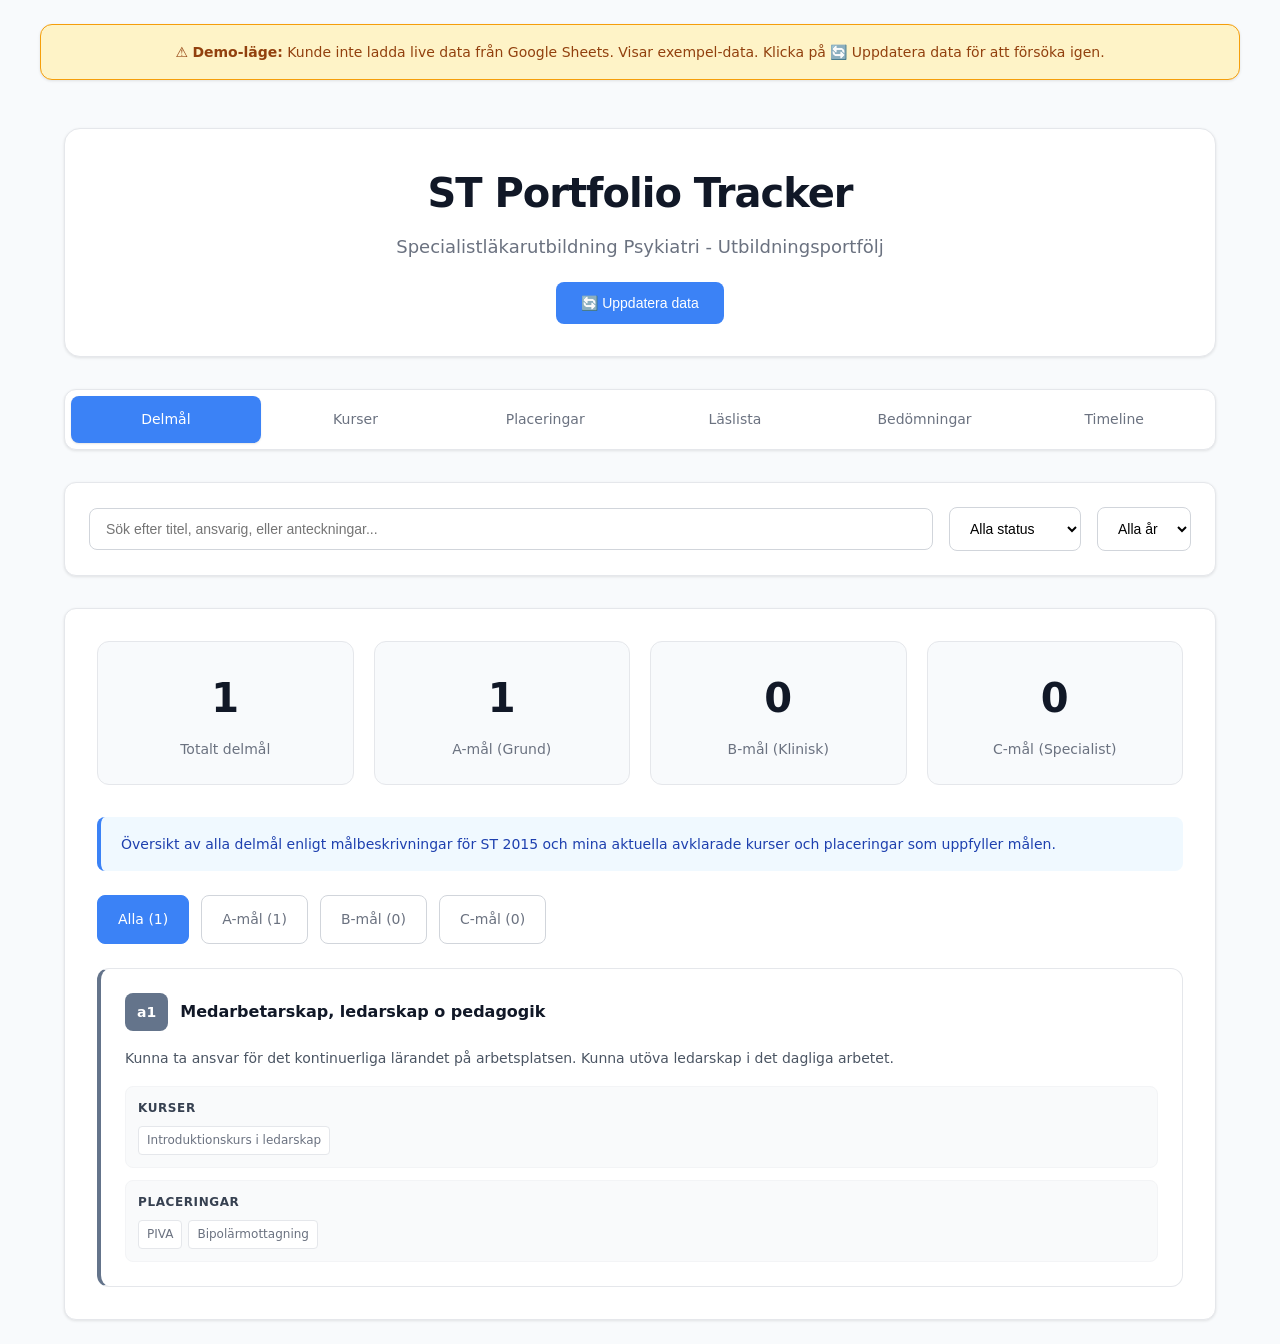
==== commit e166c0ad: "index.html with timeline" ====
--- a/index.html
+++ b/index.html
@@ -762,6 +762,7 @@
             <div class="nav-tab" onclick="showSection('placeringar')">Placeringar</div>
             <div class="nav-tab" onclick="showSection('laslista')">Läslista</div>
             <div class="nav-tab" onclick="showSection('portfolio')">Bedömningar</div>
+            <div class="nav-tab" onclick="showSection('timeline')">Timeline</div>
         </div>
 
         <div class="search-filter">
@@ -832,7 +833,7 @@
             </div>
 
             <div class="section-description">
-                Översikt av avklarade, pågående och planerade kurser och deras respektiva delmål med länk till relevanta kursintyg.
+                Översikt av avklarade, pågående och planerade kurser och deras respektive delmål med länk till relevanta kursintyg.
             </div>
 
             <table class="data-table" id="kurser-table">
@@ -873,7 +874,7 @@
             </div>
 
             <div class="section-description">
-                Avklarade, pågående och planerade placeringar med länk till respektiva tjänstgöringsintyg.
+                Avklarade, pågående och planerade placeringar med länk till respektive tjänstgöringsintyg.
             </div>
 
             <table class="data-table" id="placeringar-table">
@@ -978,6 +979,172 @@
                 Inga bedömningar matchar dina sökkriterier.
             </div>
         </div>
+
+        <!-- Timeline Section -->
+        <div class="content-section" id="timeline-section">
+            <div class="section-description">
+                Översikt av alla placeringar och rotationer under specialistläkarutbildningen.
+            </div>
+            
+            <div style="background: white; border-radius: 12px; padding: 20px; margin-top: 24px;">
+                <svg xmlns="http://www.w3.org/2000/svg" viewBox="0 0 1600 720" style="width: 100%; height: auto; font-family: -apple-system, BlinkMacSystemFont, 'Segoe UI', sans-serif;">
+  
+  <!-- Month labels -->
+  <g transform="translate(80, 20)">
+    <text x="63" y="0" text-anchor="middle" font-size="24" font-weight="600" fill="#4a5568">Jan</text>
+    <text x="190" y="0" text-anchor="middle" font-size="24" font-weight="600" fill="#4a5568">Feb</text>
+    <text x="317" y="0" text-anchor="middle" font-size="24" font-weight="600" fill="#4a5568">Mar</text>
+    <text x="444" y="0" text-anchor="middle" font-size="24" font-weight="600" fill="#4a5568">Apr</text>
+    <text x="571" y="0" text-anchor="middle" font-size="24" font-weight="600" fill="#4a5568">Maj</text>
+    <text x="698" y="0" text-anchor="middle" font-size="24" font-weight="600" fill="#4a5568">Jun</text>
+    <text x="825" y="0" text-anchor="middle" font-size="24" font-weight="600" fill="#4a5568">Jul</text>
+    <text x="952" y="0" text-anchor="middle" font-size="24" font-weight="600" fill="#4a5568">Aug</text>
+    <text x="1079" y="0" text-anchor="middle" font-size="24" font-weight="600" fill="#4a5568">Sep</text>
+    <text x="1206" y="0" text-anchor="middle" font-size="24" font-weight="600" fill="#4a5568">Okt</text>
+    <text x="1333" y="0" text-anchor="middle" font-size="24" font-weight="600" fill="#4a5568">Nov</text>
+    <text x="1460" y="0" text-anchor="middle" font-size="24" font-weight="600" fill="#4a5568">Dec</text>
+  </g>
+  
+  <!-- Timeline grid -->
+  <rect x="0" y="40" width="1600" height="660" fill="white" stroke="#e2e8f0" stroke-width="1" rx="8"/>
+  
+  <!-- Year rows -->
+  <!-- 2023 -->
+  <rect x="0" y="40" width="80" height="110" fill="#f7fafc"/>
+  <text x="40" y="100" text-anchor="middle" font-size="28" font-weight="600" fill="#2d3748">2023</text>
+  <line x1="80" y1="40" x2="80" y2="150" stroke="#e2e8f0" stroke-width="1"/>
+  <line x1="0" y1="150" x2="1600" y2="150" stroke="#e2e8f0" stroke-width="1"/>
+  
+  <!-- 2024 -->
+  <rect x="0" y="150" width="80" height="110" fill="#f7fafc"/>
+  <text x="40" y="210" text-anchor="middle" font-size="28" font-weight="600" fill="#2d3748">2024</text>
+  <line x1="80" y1="150" x2="80" y2="260" stroke="#e2e8f0" stroke-width="1"/>
+  <line x1="0" y1="260" x2="1600" y2="260" stroke="#e2e8f0" stroke-width="1"/>
+  
+  <!-- 2025 -->
+  <rect x="0" y="260" width="80" height="110" fill="#f7fafc"/>
+  <text x="40" y="320" text-anchor="middle" font-size="28" font-weight="600" fill="#2d3748">2025</text>
+  <line x1="80" y1="260" x2="80" y2="370" stroke="#e2e8f0" stroke-width="1"/>
+  <line x1="0" y1="370" x2="1600" y2="370" stroke="#e2e8f0" stroke-width="1"/>
+  
+  <!-- 2026 -->
+  <rect x="0" y="370" width="80" height="110" fill="#f7fafc"/>
+  <text x="40" y="430" text-anchor="middle" font-size="28" font-weight="600" fill="#2d3748">2026</text>
+  <line x1="80" y1="370" x2="80" y2="480" stroke="#e2e8f0" stroke-width="1"/>
+  <line x1="0" y1="480" x2="1600" y2="480" stroke="#e2e8f0" stroke-width="1"/>
+  
+  <!-- 2027 -->
+  <rect x="0" y="480" width="80" height="110" fill="#f7fafc"/>
+  <text x="40" y="540" text-anchor="middle" font-size="28" font-weight="600" fill="#2d3748">2027</text>
+  <line x1="80" y1="480" x2="80" y2="590" stroke="#e2e8f0" stroke-width="1"/>
+  <line x1="0" y1="590" x2="1600" y2="590" stroke="#e2e8f0" stroke-width="1"/>
+  
+  <!-- 2028 -->
+  <rect x="0" y="590" width="80" height="110" fill="#f7fafc"/>
+  <text x="40" y="650" text-anchor="middle" font-size="28" font-weight="600" fill="#2d3748">2028</text>
+  <line x1="80" y1="590" x2="80" y2="700" stroke="#e2e8f0" stroke-width="1"/>
+  
+  <!-- Rotations -->
+  <!-- 2023: PIVA (Sep-Nov) -->
+  <rect x="1086" y="50" width="380" height="36" rx="4" fill="#3182ce"/>
+  <text x="1276" y="72" text-anchor="middle" font-size="20" font-weight="500" fill="white">PIVA</text>
+  
+  <!-- 2023: Psykakuten (Dec) -->
+  <rect x="1466" y="50" width="127" height="36" rx="4" fill="#38a169"/>
+  <text x="1530" y="72" text-anchor="middle" font-size="20" font-weight="500" fill="white">Psykakuten</text>
+  
+  <!-- 2023: ECT (Dec) -->
+  <rect x="1466" y="95" width="127" height="36" rx="4" fill="#805ad5"/>
+  <text x="1530" y="117" text-anchor="middle" font-size="20" font-weight="500" fill="white">ECT</text>
+  
+  <!-- 2024: Psykakuten (Jan-Feb) -->
+  <rect x="80" y="160" width="254" height="36" rx="4" fill="#38a169"/>
+  <text x="207" y="182" text-anchor="middle" font-size="20" font-weight="500" fill="white">Psykakuten</text>
+  
+  <!-- 2024: ECT (Jan-Feb) -->
+  <rect x="80" y="205" width="254" height="36" rx="4" fill="#805ad5"/>
+  <text x="207" y="227" text-anchor="middle" font-size="20" font-weight="500" fill="white">ECT</text>
+  
+  <!-- 2024: PIVA (Mar-Jun) -->
+  <rect x="334" y="160" width="507" height="36" rx="4" fill="#3182ce"/>
+  <text x="588" y="182" text-anchor="middle" font-size="20" font-weight="500" fill="white">PIVA</text>
+  
+  <!-- 2024: Psykakuten (Jul-Aug) -->
+  <rect x="841" y="160" width="254" height="36" rx="4" fill="#38a169"/>
+  <text x="968" y="182" text-anchor="middle" font-size="20" font-weight="500" fill="white">Psykakuten</text>
+  
+  <!-- 2024: KA (Sep 1-15) -->
+  <rect x="1095" y="160" width="63" height="36" rx="4" fill="#d69e2e"/>
+  <text x="1127" y="182" text-anchor="middle" font-size="20" font-weight="500" fill="white">KA</text>
+  
+  <!-- 2024: Bipolärmottagning (Sep 16-Dec) -->
+  <rect x="1158" y="160" width="435" height="36" rx="4" fill="#dd6b20"/>
+  <text x="1376" y="182" text-anchor="middle" font-size="20" font-weight="500" fill="white">Bipolärmottagning</text>
+  
+  <!-- 2025: Amanuens (Jan-Jun 8) -->
+  <rect x="80" y="270" width="697" height="36" rx="4" fill="#e53e3e"/>
+  <text x="429" y="292" text-anchor="middle" font-size="20" font-weight="500" fill="white">Amanuens</text>
+  
+  <!-- 2025: Internmedicin (Jun 9-Sep 28) -->
+  <rect x="777" y="270" width="447" height="36" rx="4" fill="#2c5282"/>
+  <text x="1001" y="292" text-anchor="middle" font-size="20" font-weight="500" fill="white">Internmedicin</text>
+  
+  <!-- 2025: Medakuten (Sep 29-Nov 30) -->
+  <rect x="1224" y="270" width="253" height="36" rx="4" fill="#2f855a"/>
+  <text x="1351" y="292" text-anchor="middle" font-size="20" font-weight="500" fill="white">Medakuten</text>
+  
+  <!-- 2025: BUP (Dec) -->
+  <rect x="1477" y="270" width="116" height="36" rx="4" fill="#6b46c1"/>
+  <text x="1535" y="292" text-anchor="middle" font-size="20" font-weight="500" fill="white">BUP</text>
+  
+  <!-- 2026: BUP (Jan-Mar 29) -->
+  <rect x="80" y="380" width="371" height="36" rx="4" fill="#6b46c1"/>
+  
+  <!-- 2026: PDT utbildning (Jan-Dec) -->
+  <rect x="80" y="425" width="1513" height="36" rx="4" fill="#fde68a"/>
+  <text x="837" y="447" text-anchor="middle" font-size="20" font-weight="500" fill="#78350f">PDT utbildning</text>
+  
+  <!-- 2026: BCM (Mar 30-Aug 2) -->
+  <rect x="451" y="380" width="522" height="36" rx="4" fill="#00b5d8"/>
+  <text x="712" y="402" text-anchor="middle" font-size="20" font-weight="500" fill="white">BCM</text>
+  
+  <!-- 2026: Allmänpsykiatri slutenvård (Aug 3-Oct 4) -->
+  <rect x="973" y="380" width="258" height="36" rx="4" fill="#319795"/>
+  <text x="1102" y="402" text-anchor="middle" font-size="20" font-weight="500" fill="white">Allmänpsykiatri slutenvård</text>
+  
+  <!-- 2026: Psykos slutenvård (Oct 5-Dec) -->
+  <rect x="1231" y="380" width="362" height="36" rx="4" fill="#d53f8c"/>
+  <text x="1412" y="402" text-anchor="middle" font-size="20" font-weight="500" fill="white">Psykos slutenvård</text>
+  
+  <!-- 2027: Psykos slutenvård (Jan 1-3) -->
+  <rect x="80" y="490" width="13" height="36" rx="4" fill="#d53f8c"/>
+  
+  <!-- 2027: PDT utbildning (Jan-Dec) -->
+  <rect x="80" y="535" width="1513" height="36" rx="4" fill="#fde68a"/>
+  <text x="837" y="557" text-anchor="middle" font-size="20" font-weight="500" fill="#78350f">PDT utbildning</text>
+  
+  <!-- 2027: Psykos öppenvård/NIP (Jan 4-Mar 28) -->
+  <rect x="93" y="490" width="358" height="36" rx="4" fill="#2b6cb0"/>
+  <text x="272" y="512" text-anchor="middle" font-size="20" font-weight="500" fill="white">Psykos öppenvård/NIP</text>
+  
+  <!-- 2027: Minnesmottagning (Mar 29-Jul 4) -->
+  <rect x="451" y="490" width="390" height="36" rx="4" fill="#276749"/>
+  <text x="646" y="512" text-anchor="middle" font-size="20" font-weight="500" fill="white">Minnesmottagning</text>
+  
+  <!-- 2027: Allmänpsykiatri öppenvård (Jul 5-Dec) -->
+  <rect x="841" y="490" width="752" height="36" rx="4" fill="#744210"/>
+  <text x="1217" y="512" text-anchor="middle" font-size="20" font-weight="500" fill="white">Allmänpsykiatri öppenvård</text>
+  
+  <!-- 2028: Allmänpsykiatri öppenvård (Jan 1-30) -->
+  <rect x="80" y="600" width="122" height="36" rx="4" fill="#744210"/>
+  
+  <!-- 2028: Neurologi (Jan 31-Apr 30) -->
+  <rect x="202" y="600" width="506" height="36" rx="4" fill="#9c4221"/>
+  <text x="455" y="622" text-anchor="middle" font-size="20" font-weight="500" fill="white">Neurologi</text>
+</svg>
+            </div>
+        </div>
+
     </div>
 
     <script>
@@ -1467,6 +1634,9 @@
                 case 'portfolio':
                     currentData = portfolioData;
                     break;
+                case 'timeline':
+                    // Timeline section doesn't need data processing
+                    return;
             }
             
             if (currentData.length > 0) {
